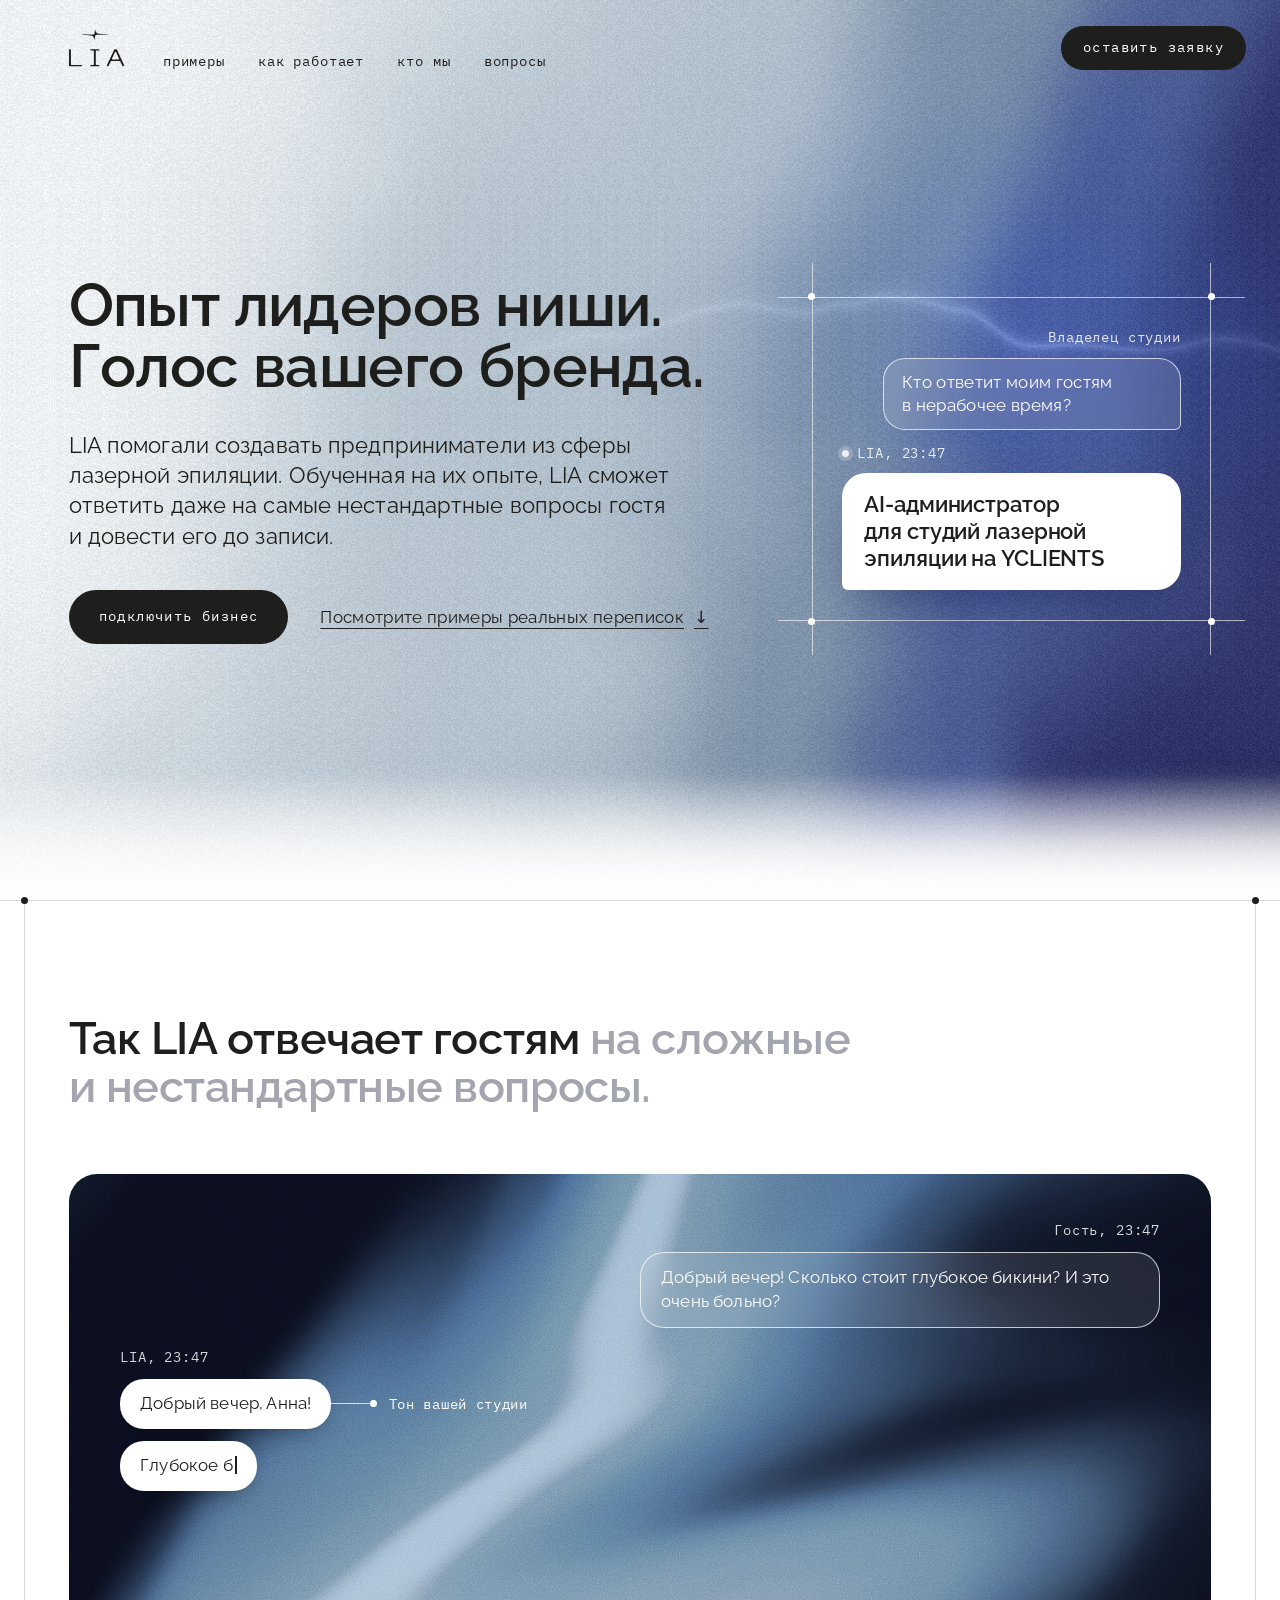
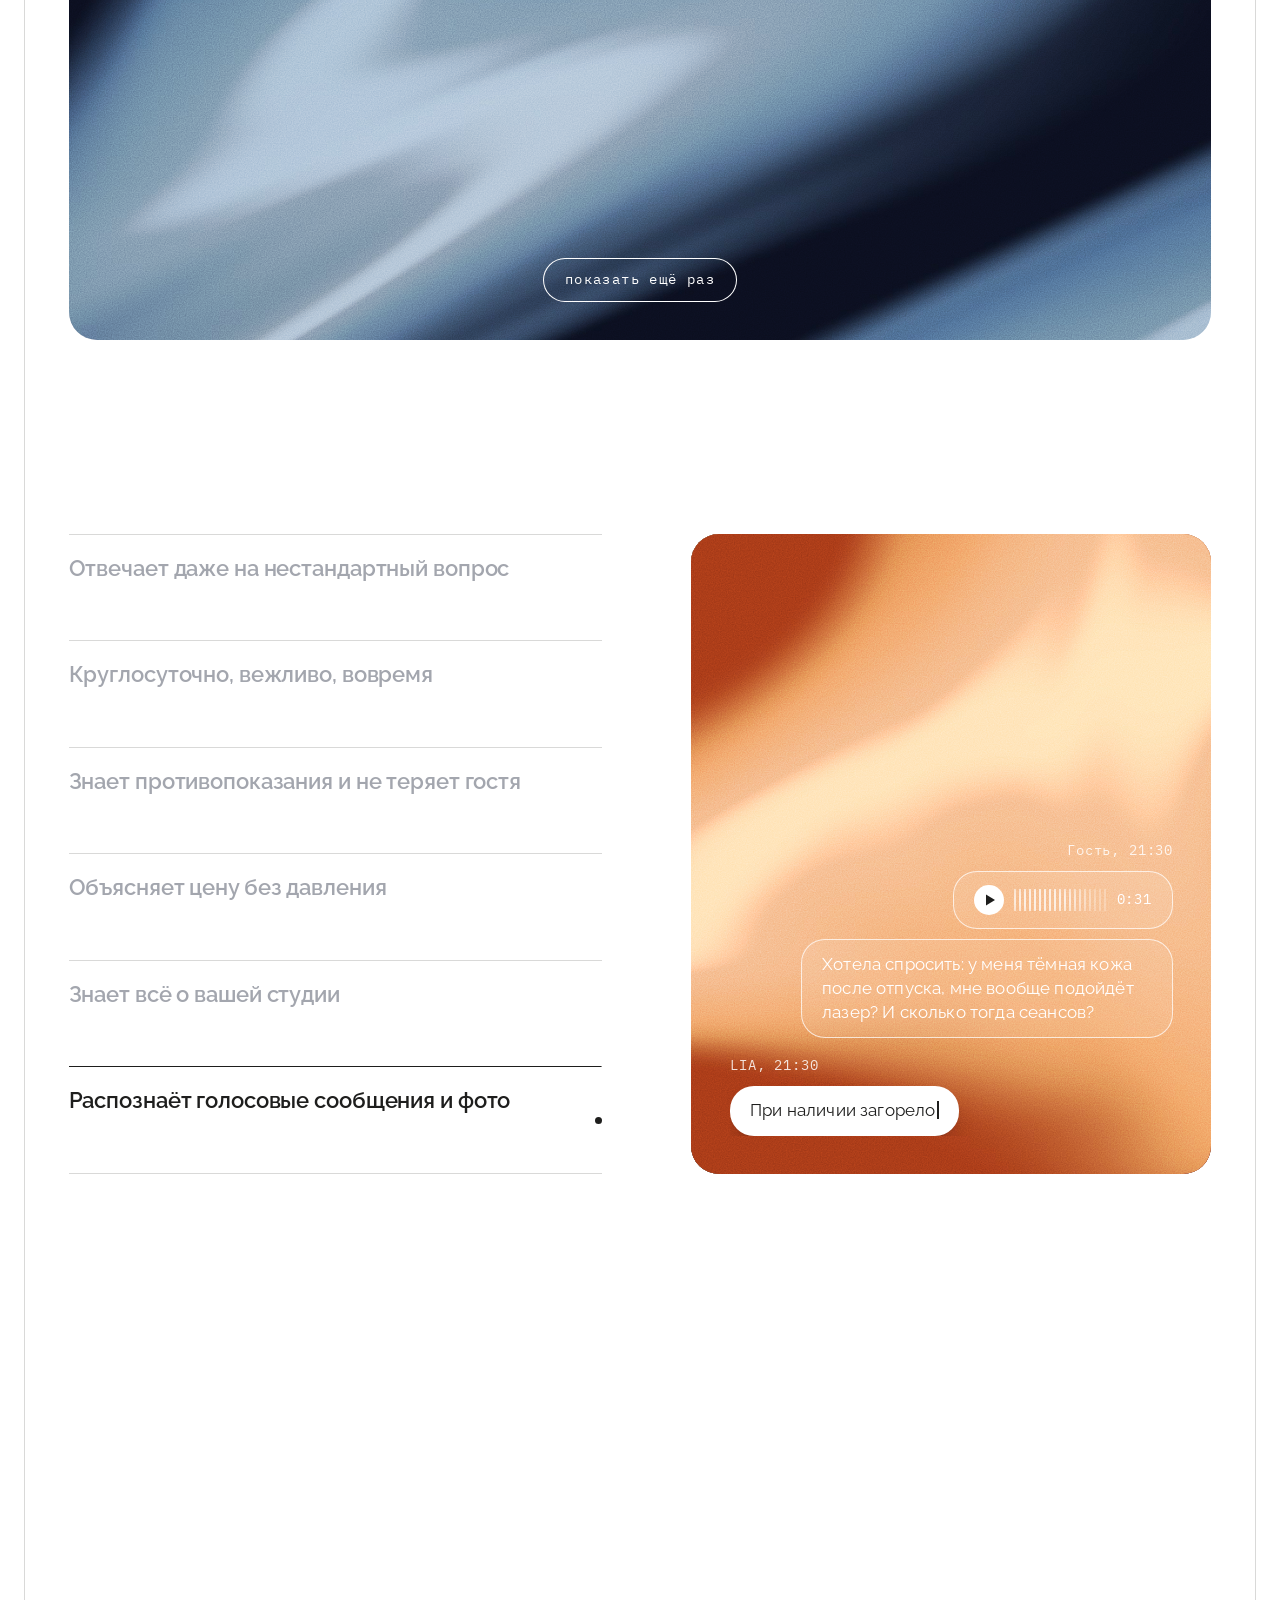
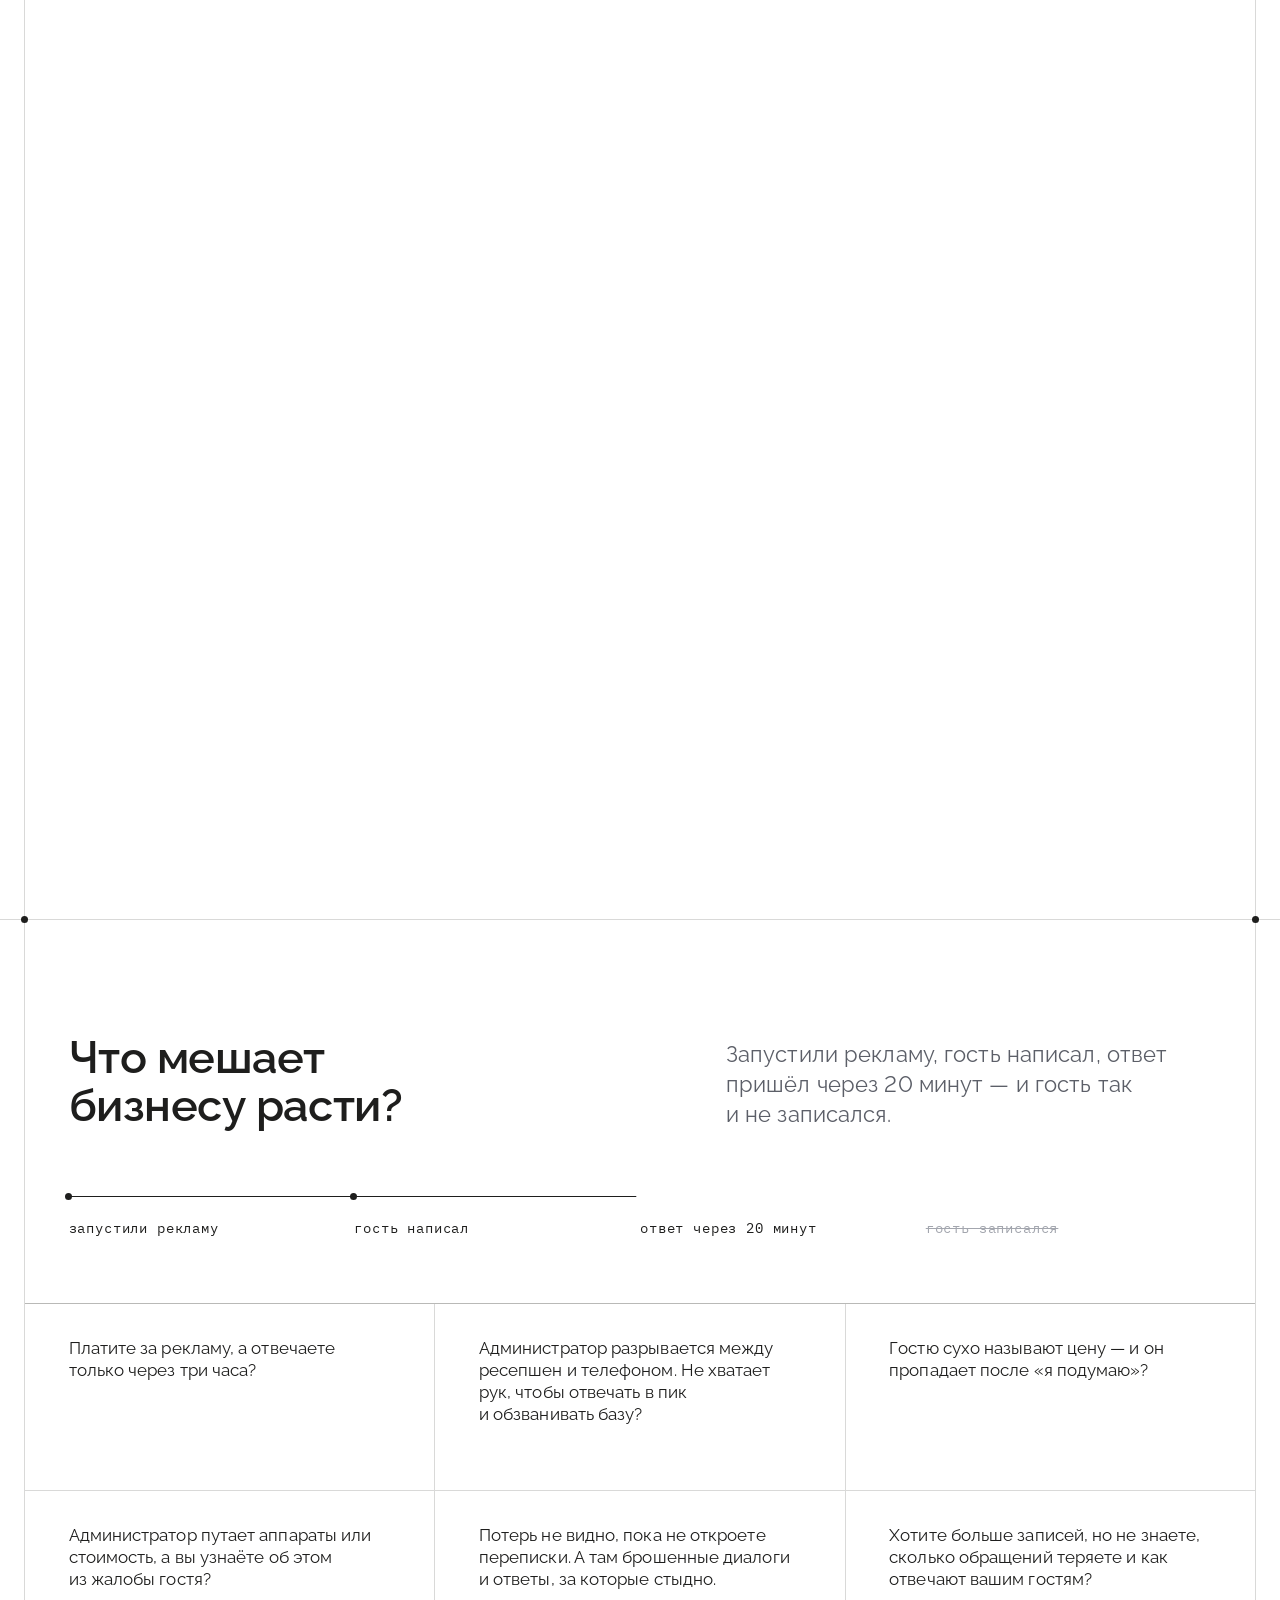
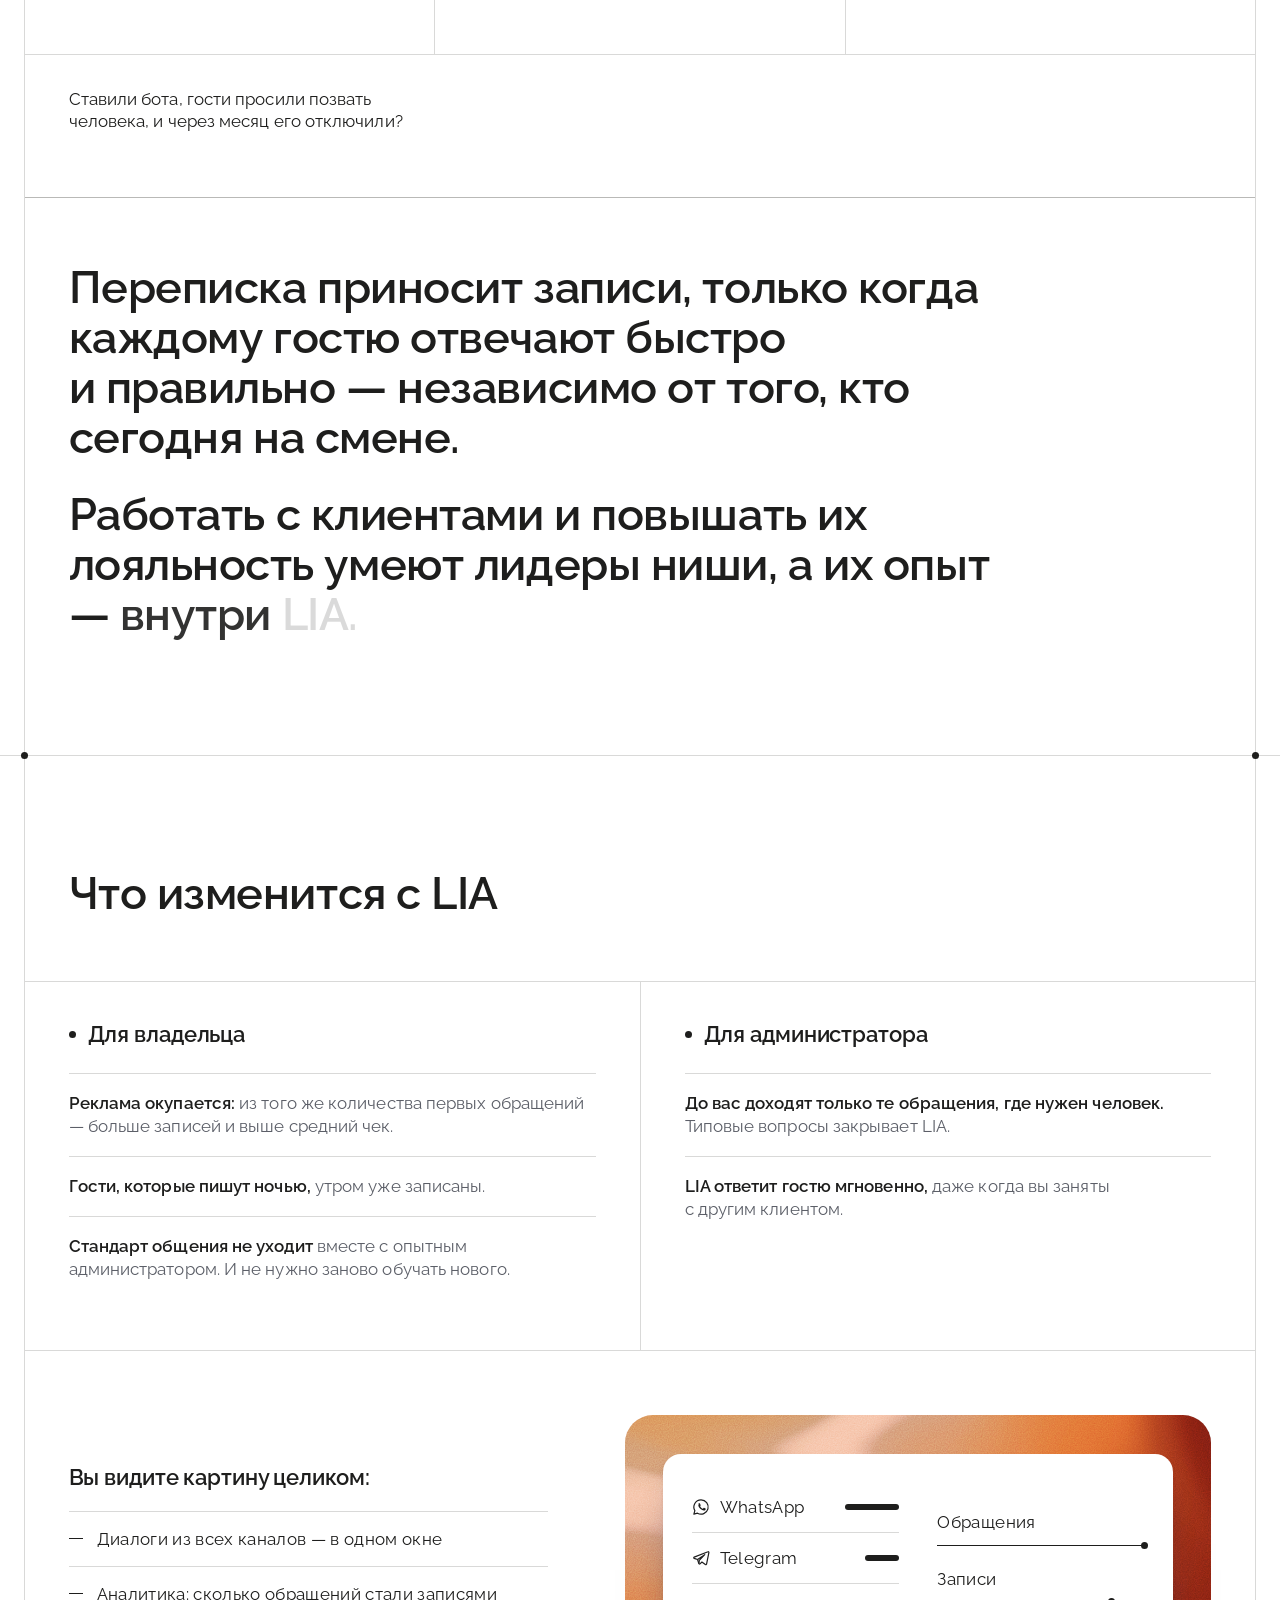
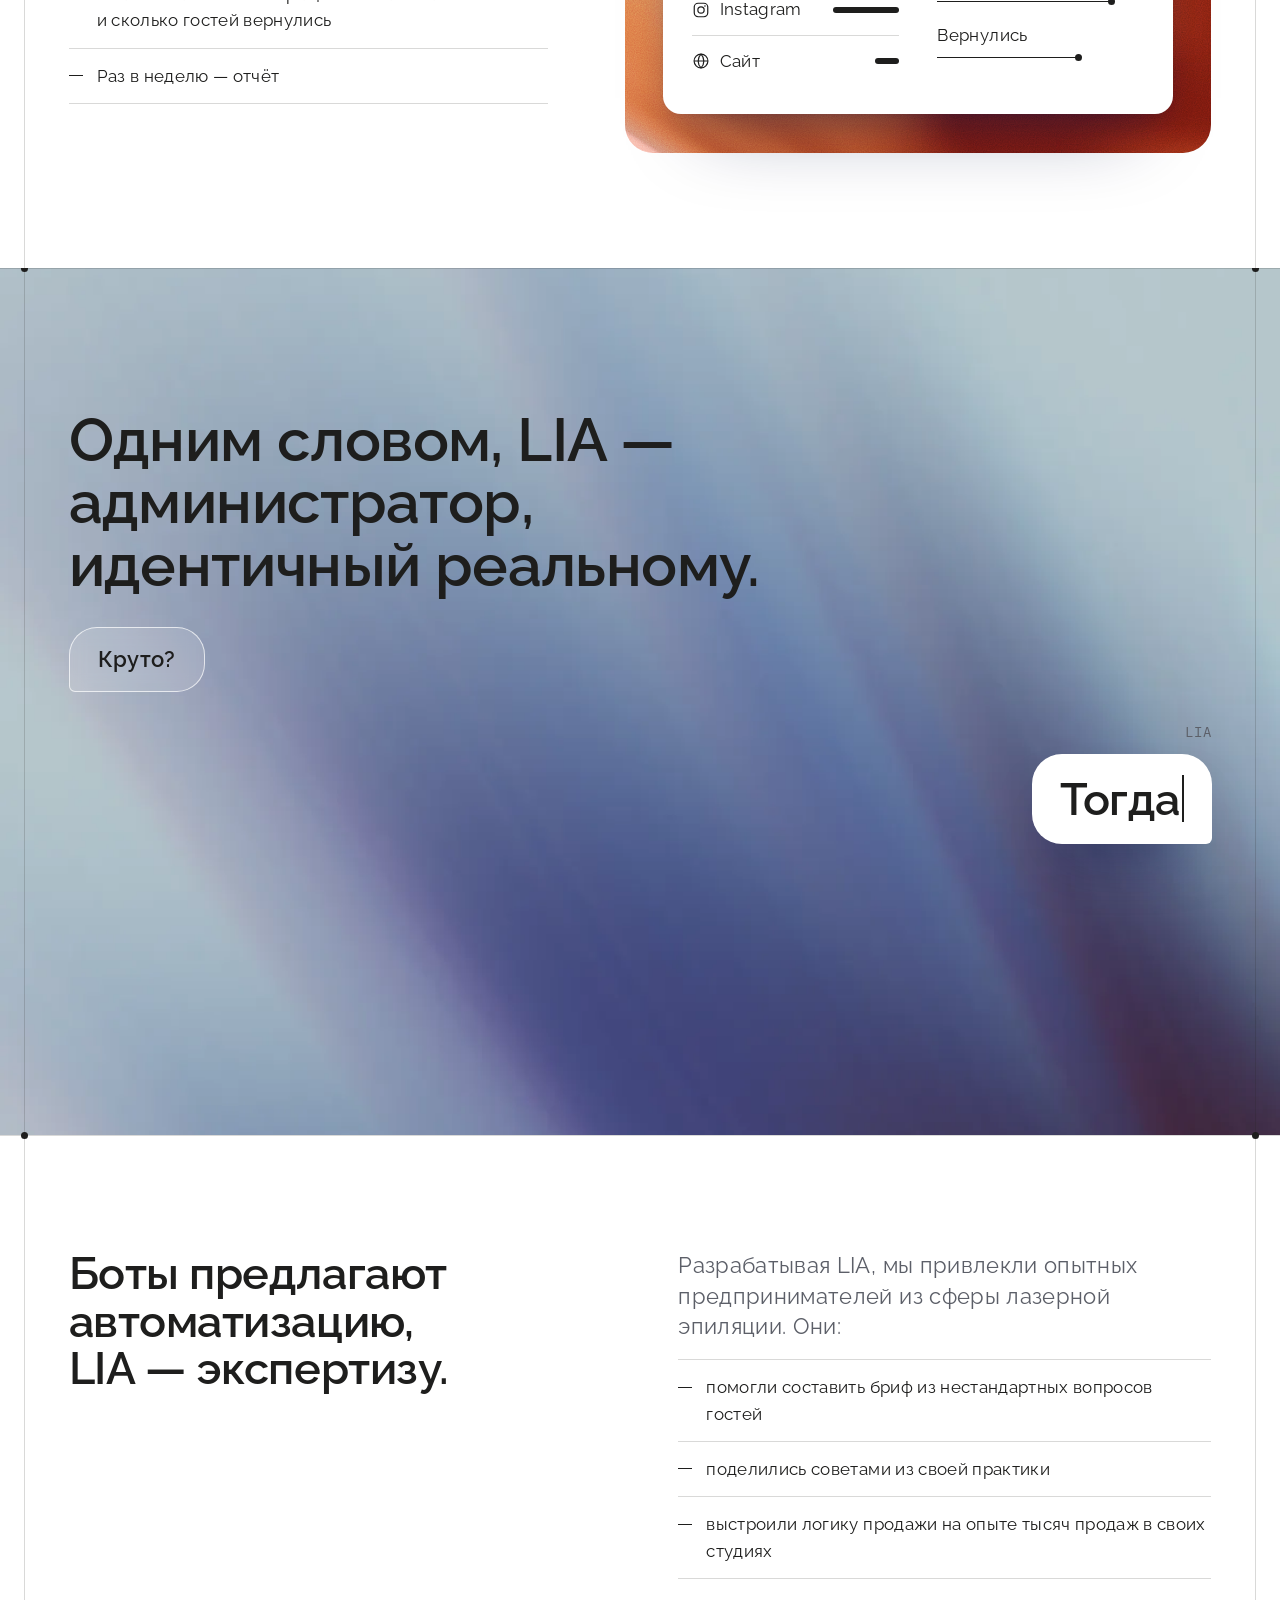
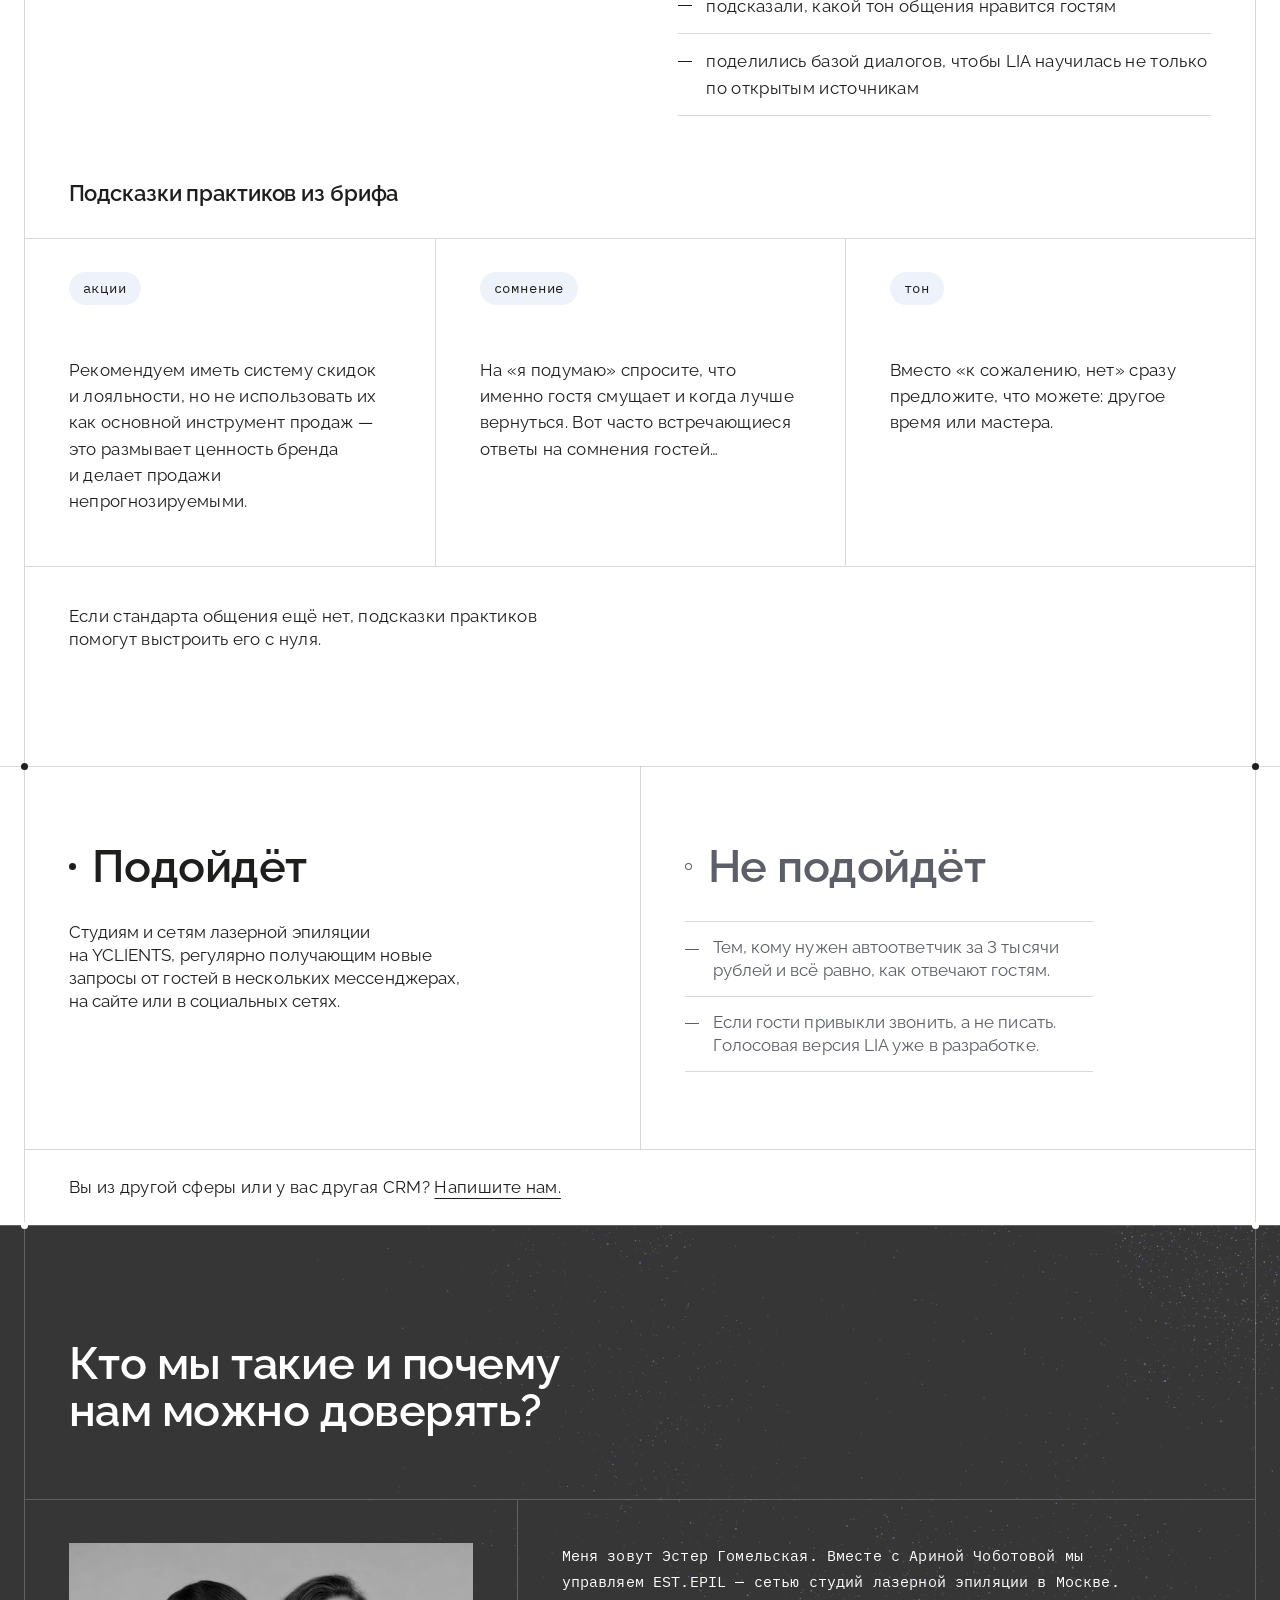
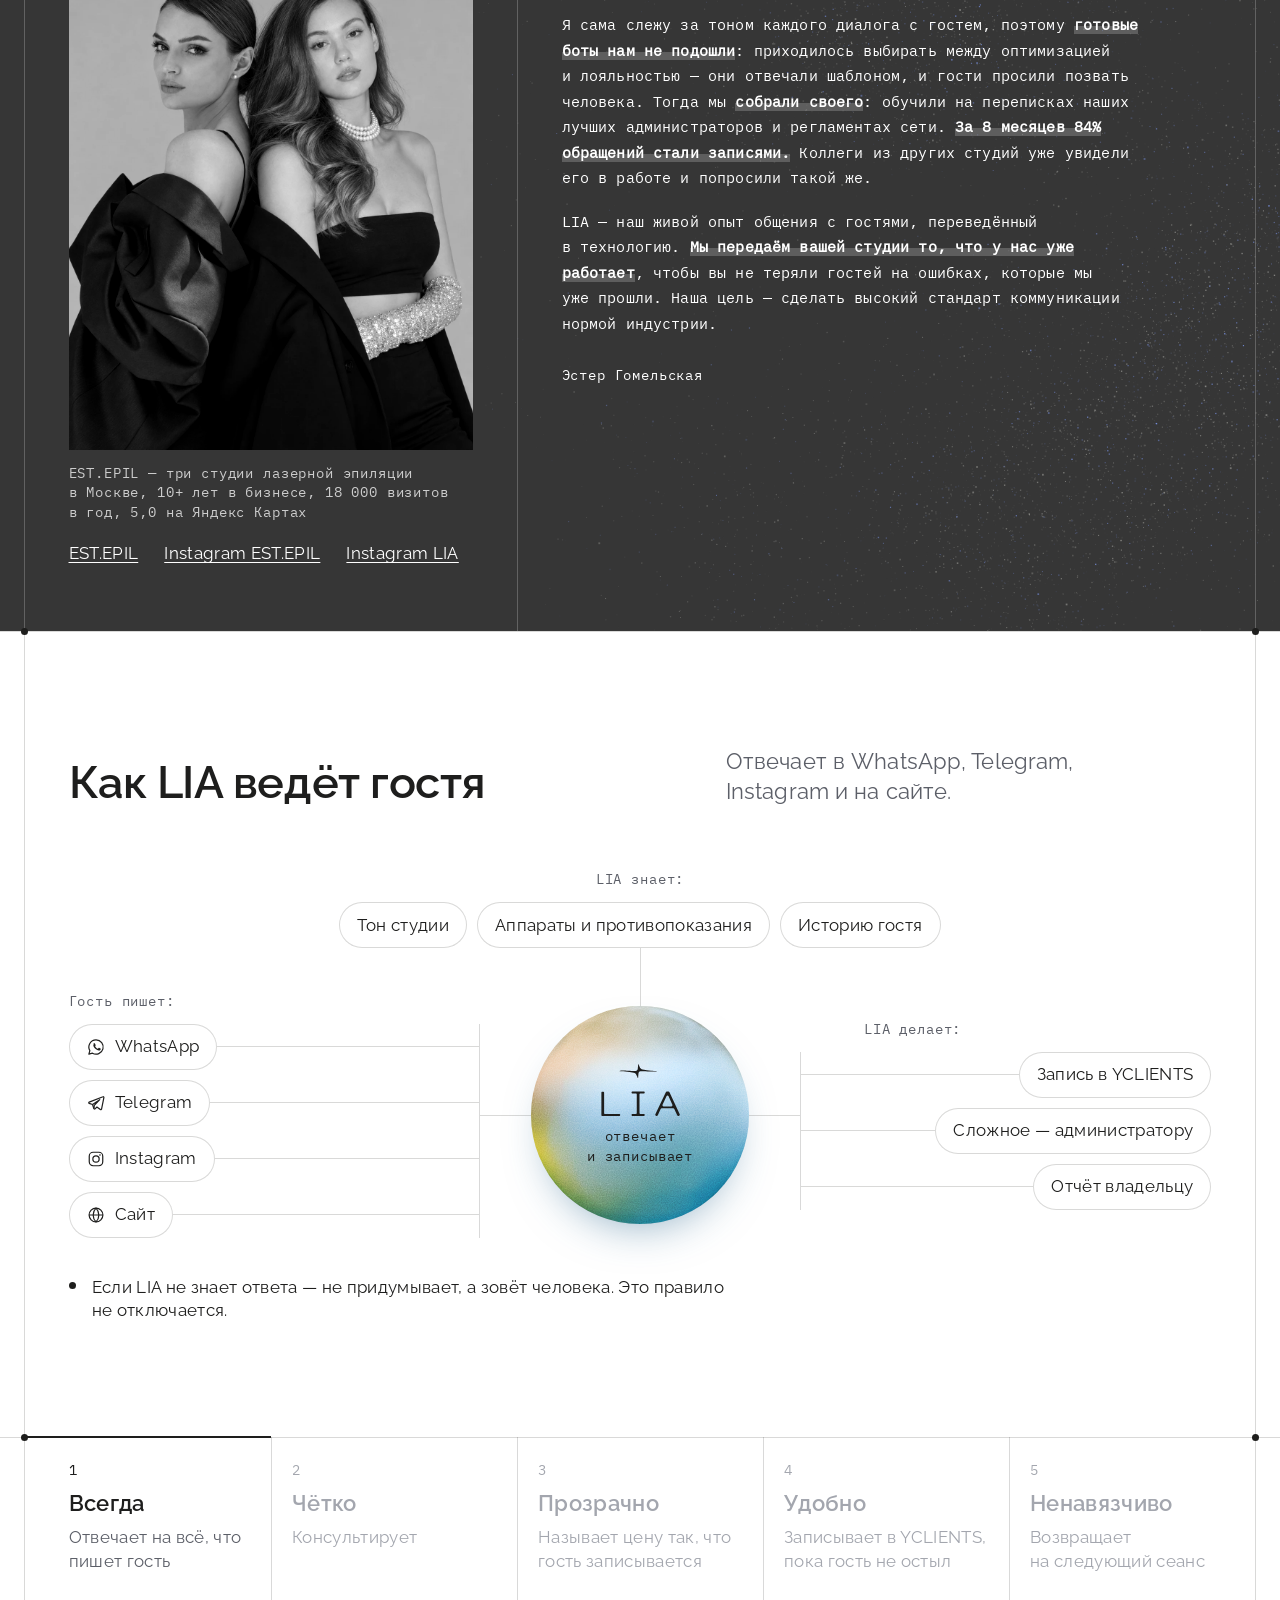
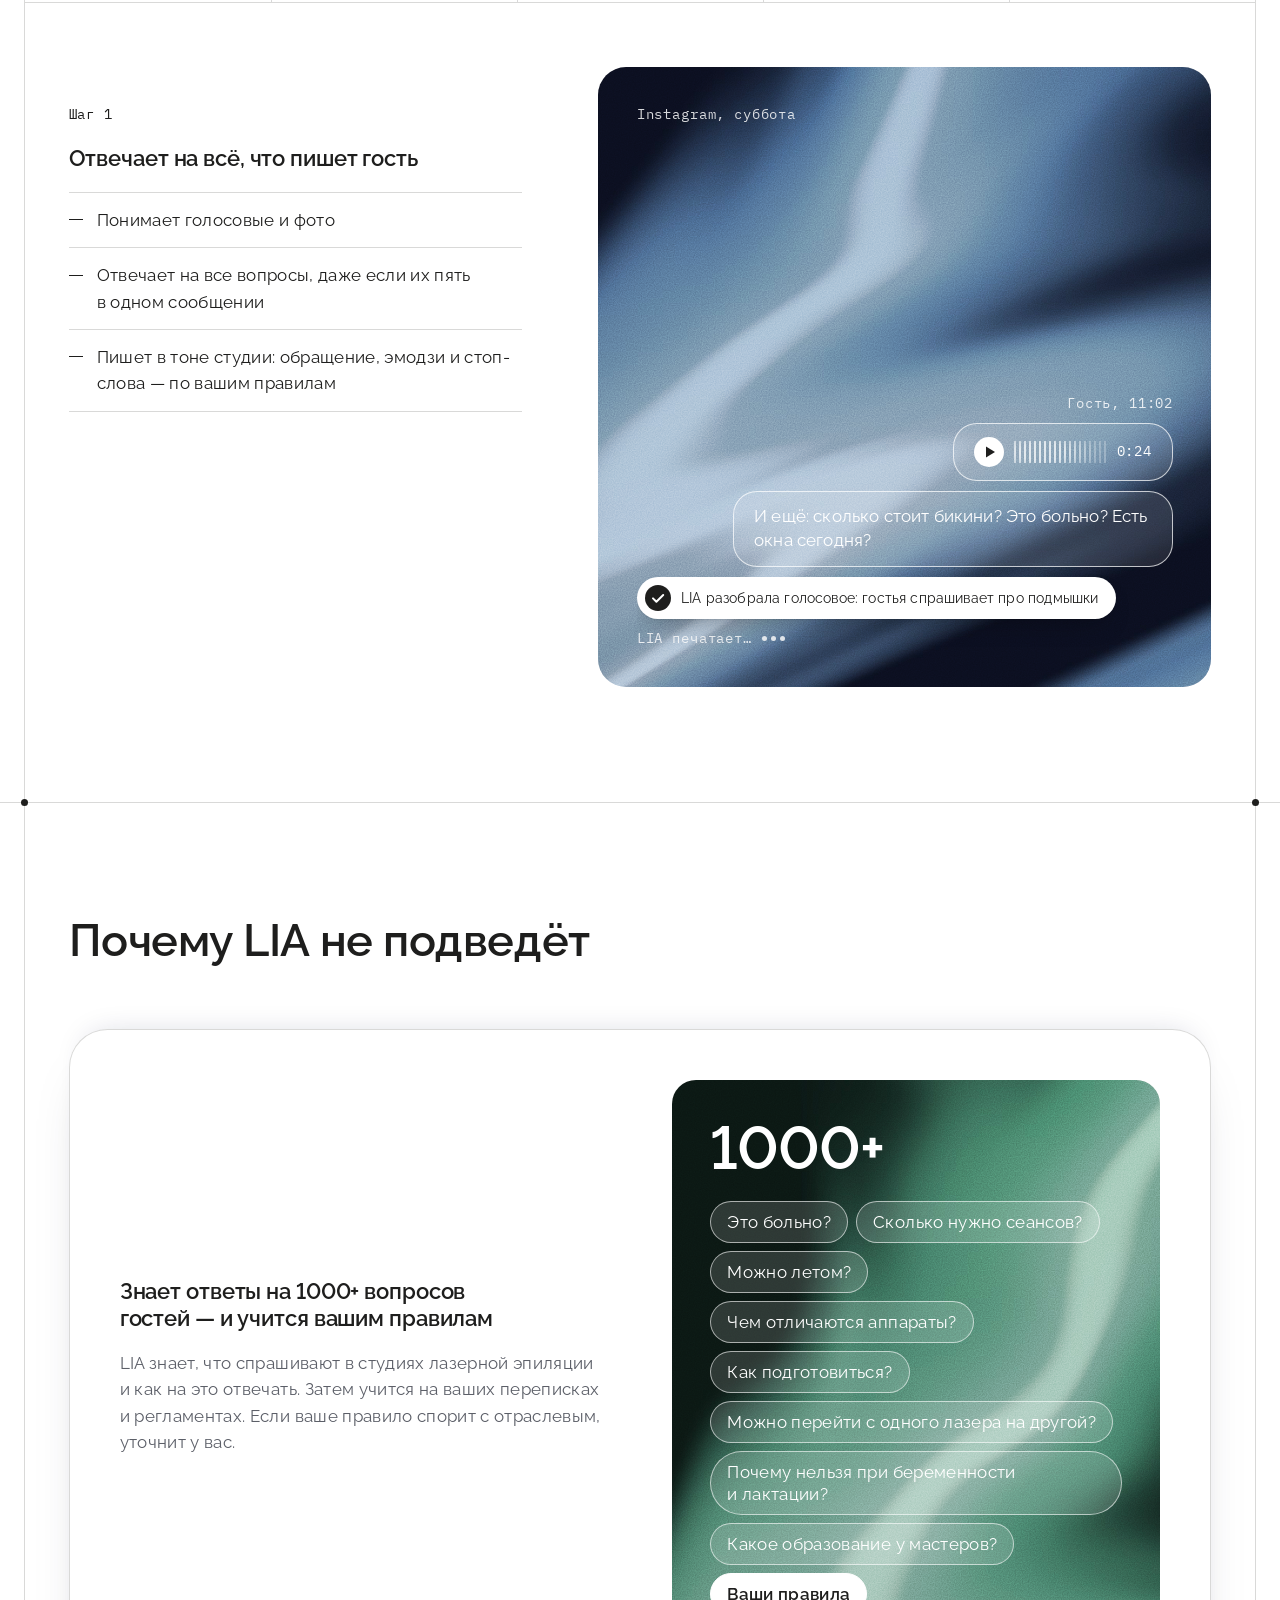
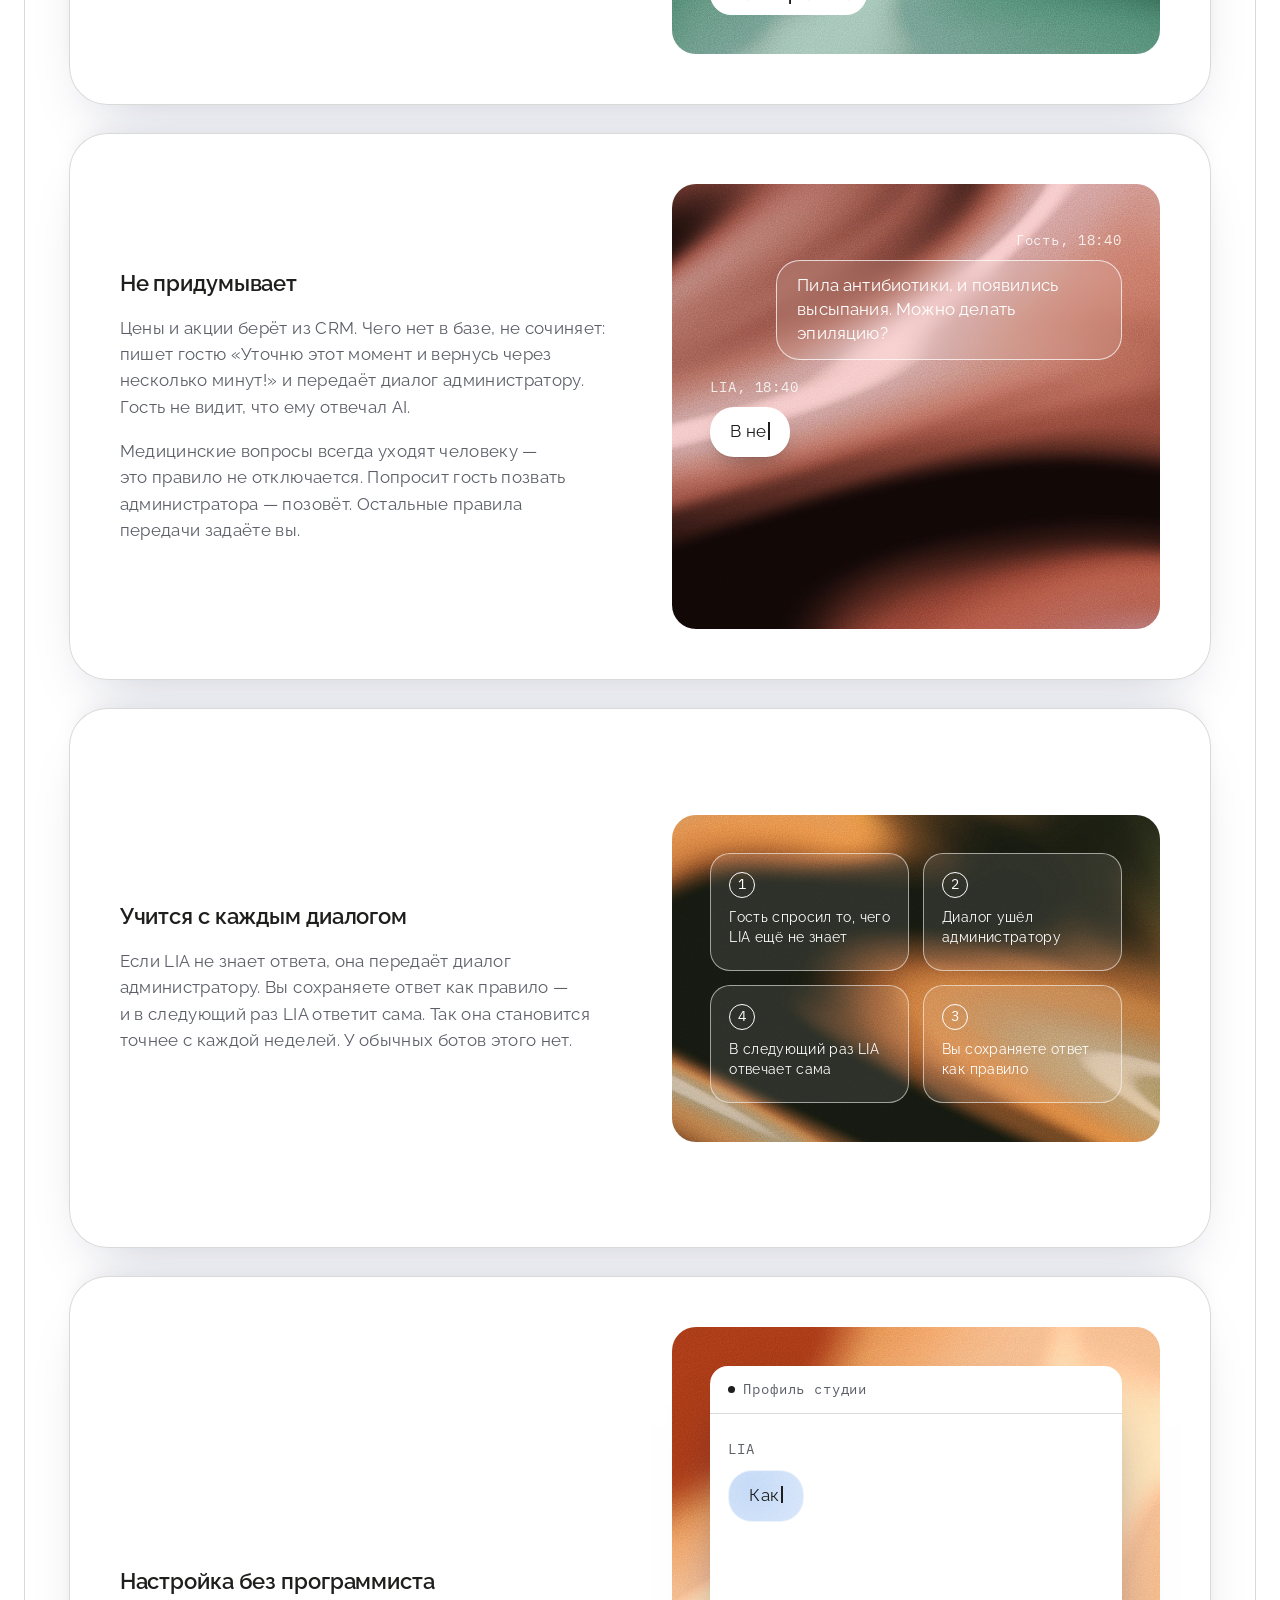
==== arina/index.html @ 0f139330 "arina/: copy of the next/ landing (with privacy and terms pages) to collect Arina's edits separately" ====
<!doctype html>
<!-- ЦВЕТ НИШИ: data-tone="laser" (кобальт). Другие варианты: malina, yantar, biryuza. Меняется всё сразу: облако, кнопки, акценты. -->
<html lang="ru" data-tone="laser">
<head>
<meta charset="utf-8">
<meta name="viewport" content="width=device-width, initial-scale=1">
<script>document.documentElement.classList.add('js')</script>
<title>LIA — AI-администратор для студий лазерной эпиляции на YCLIENTS</title>
<meta name="description" content="AI-администратор отвечает гостям студии за секунды, круглосуточно и в тоне вашего бренда: цены, сомнения, запись в YCLIENTS. Первым десяти студиям — специальные условия.">
<!-- ЧЕРНОВИК: пока страница лежит в папке next/, поисковикам её показывать не нужно. Когда она станет главной, удалите эту строку. -->
<meta name="robots" content="noindex">
<meta name="theme-color" content="#ECEEF2">
<link rel="icon" href="../favicon.svg" type="image/svg+xml">
<meta property="og:type" content="website">
<meta property="og:locale" content="ru_RU">
<meta property="og:site_name" content="LIA">
<meta property="og:title" content="LIA — AI-администратор для бьюти-студий">
<meta property="og:description" content="Отвечает гостям вовремя и правильно — голосом вашего бренда. Ведёт записи в YCLIENTS.">
<link rel="preload" href="../fonts/Raleway.ttf" as="font" type="font/ttf" crossorigin>
<link rel="preload" href="../fonts/IBMPlexMono-Regular.ttf" as="font" type="font/ttf" crossorigin>
<script>
/* Первый экран на телефоне по видимой высоте окна. В Chrome на iPhone 100svh захватывает и место
   под нижней панелью браузера, и ссылка «Примеры переписок» пряталась под ней. Меряем при загрузке
   и при повороте, но не при прокрутке, чтобы экран не прыгал, когда панели браузера прячутся. */
(function () {
  var d = document.documentElement, w = innerWidth;
  function set() { d.style.setProperty('--hero-h', innerHeight + 'px'); }
  set();
  addEventListener('resize', function () { if (innerWidth !== w) { w = innerWidth; set(); } });
})();
</script>
<link rel="stylesheet" href="style.css?v=1117n">
</head>
<body>

<!-- Логотип и значки каналов: рисуются один раз здесь, дальше вставляются ссылкой -->
<svg width="0" height="0" style="position:absolute" aria-hidden="true">
<symbol id="logo" overflow="visible">
<path d="M81.03,165.55v103.99c0,2.79,2.26,5.04,5.04,5.04h72.06c2.79,0,5.04,2.26,5.04,5.04l0,0c0,2.79-2.26,5.04-5.04,5.04H72.11c-2.79,0-5.04-2.26-5.04-5.04V165.55c0-2.79,2.26-5.04,5.04-5.04h3.88C78.77,160.51,81.03,162.76,81.03,165.55z"/>
<path d="M415.21,163.62l52.15,112.62c1.77,3.83-1.02,8.2-5.24,8.2h-2.27c-2.25,0-4.29-1.31-5.24-3.35l-14.77-31.91c-0.94-2.04-2.99-3.35-5.24-3.35h-59.35c-2.26,0-4.31,1.32-5.25,3.37l-14.58,31.86c-0.94,2.05-2.99,3.37-5.25,3.37h-1.95c-4.24,0-7.03-4.42-5.22-8.25l53.46-112.62c0.96-2.01,2.99-3.3,5.21-3.3h8.27C412.22,160.28,414.26,161.58,415.21,163.62zM429.96,227.63l-19.54-43.89c-2.02-4.53-8.44-4.58-10.52-0.07l-20.25,43.89c-1.76,3.83,1.03,8.19,5.24,8.19h39.8C428.87,235.75,431.66,231.45,429.96,227.63z"/>
<path d="M288.6,165.15L288.6,165.15c0-2.69-2.18-4.87-4.87-4.87h-21.85h-13.96h-21.85c-2.69,0-4.87,2.18-4.87,4.87v0c0,2.69,2.18,4.87,4.87,4.87h16.98c2.69,0,4.87,2.18,4.87,4.87v94.96c0,2.69-2.18,4.87-4.87,4.87h-16.98c-2.69,0-4.87,2.18-4.87,4.87l0,0c0,2.69,2.18,4.87,4.87,4.87h21.85h13.96h21.85c2.69,0,4.87-2.18,4.87-4.87l0,0c0-2.69-2.18-4.87-4.87-4.87h-16.98c-2.69,0-4.87-2.18-4.87-4.87v-94.96c0-2.69,2.18-4.87,4.87-4.87h16.98C286.42,170.01,288.6,167.83,288.6,165.15z"/>
<path d="M348.69,55.2c-0.43-0.04-0.86-0.07-1.28-0.11c-1.3-0.11-2.64-0.23-3.97-0.28c-2.79-0.1-5.58-0.18-8.38-0.26c-4.55-0.13-9.26-0.26-13.88-0.49c-14.47-0.72-29.04-2.94-43.32-6.58c-7.35-1.88-12.23-6.07-14.94-12.83c-1.38-3.44-2.9-6.88-4.38-10.21c-0.52-1.17-1.04-2.34-1.55-3.51c-0.09-0.2-0.18-0.39-0.29-0.58c-0.18-0.33-0.55-0.5-0.92-0.43c-0.37,0.07-0.65,0.36-0.7,0.73c-0.1,0.72-0.13,1.43-0.15,2.12c-0.02,0.48-0.04,0.95-0.08,1.43c-0.16,1.73-0.3,3.46-0.44,5.2c-0.41,4.99-0.84,10.16-1.56,15.19c-0.76,5.3-4.84,9.42-10.16,10.25c-3.74,0.58-7.36,0.79-10.77,0.62c-6.67-0.34-13.45-0.8-20.01-1.24c-5.04-0.34-10.25-0.7-15.38-0.99c-9.82-0.57-34.95-0.52-36.28,1.66c-0.11,0.19-0.12,0.39,0,0.59l0.05,0.09l0.09,0.04c0.58,0.23,1.17,0.35,1.81,0.38c2.96,0.12,5.93,0.23,8.89,0.33c5.82,0.21,11.84,0.43,17.75,0.73c14.6,0.74,29.16,2.97,43.3,6.62c7.13,1.84,11.9,5.91,14.59,12.43c1.13,2.75,2.3,5.43,3.19,7.45c0.17,0.39,0.34,0.77,0.52,1.16c0.29,0.66,0.59,1.31,0.87,1.97c0.58,1.37,1.2,2.74,1.84,4.08c0.05,0.1,0.09,0.19,0.14,0.26c0.15,0.24,0.37,0.35,0.67,0.35c0,0,0,0,0.01,0c0.3,0,0.55-0.14,0.7-0.38c0.18-0.3,0.17-0.65,0.16-0.95c0-0.09-0.01-0.18,0-0.27c0.03-0.69,0.07-1.37,0.12-2.06c0.07-0.92,0.15-1.83,0.23-2.75l0.23-2.74c0.21-2.48,0.42-5.05,0.67-7.57c0.33-3.43,0.66-6.27,1.04-8.94c0.74-5.21,4.21-8.56,9.79-9.42c3.86-0.6,7.76-0.8,11.58-0.61c4.63,0.23,9.34,0.59,13.89,0.93c6.95,0.52,14.14,1.06,21.22,1.19c8.25,0.15,16.65-0.16,24.77-0.47c3.37-0.13,6.86-0.26,10.29-0.36c0.47-0.01,0.84-0.39,0.84-0.86C349.49,55.61,349.15,55.24,348.69,55.2z"/>
</symbol>
<symbol id="i-wa" viewBox="0 0 24 24"><path d="M12 2.5a9.5 9.5 0 0 0-8.2 14.3L2.5 21.5l4.8-1.3A9.5 9.5 0 1 0 12 2.5z" fill="none" stroke="currentColor" stroke-width="1.6" stroke-linejoin="round"/><path d="M8.6 7.6c.3-.6.6-.6.9-.6h.6c.2 0 .4 0 .6.5l.8 1.9c.1.2.1.4 0 .6l-.5.7c-.1.2-.2.3 0 .6.4.7 1 1.4 1.6 1.9.6.5 1.2.8 1.6 1 .2.1.4.1.6-.1l.7-.9c.2-.2.4-.2.6-.1l1.8.9c.2.1.4.2.4.4 0 .5-.1 1.1-.5 1.5-.5.5-1.4.9-2.3.8-1.2-.2-2.6-.8-4-2-1.6-1.4-2.6-3-2.9-4.1-.3-1.1.1-2.1.4-2.4z" fill="currentColor"/></symbol>
<symbol id="i-tg" viewBox="0 0 24 24"><path d="M21.3 3.6 2.9 10.8c-.8.3-.8 1.4 0 1.7l4.5 1.5 1.7 5.4c.2.7 1.1.9 1.6.4l2.5-2.4 4.6 3.4c.6.4 1.4.1 1.6-.6l3.1-15.4c.2-.8-.6-1.5-1.2-1.2z" fill="none" stroke="currentColor" stroke-width="1.6" stroke-linejoin="round"/><path d="m7.4 14 9.6-6.4-7.3 7.6-.4 4.2" fill="none" stroke="currentColor" stroke-width="1.6" stroke-linejoin="round"/></symbol>
<symbol id="i-ig" viewBox="0 0 24 24"><rect x="3" y="3" width="18" height="18" rx="5.2" fill="none" stroke="currentColor" stroke-width="1.6"/><circle cx="12" cy="12" r="4.2" fill="none" stroke="currentColor" stroke-width="1.6"/><circle cx="17.3" cy="6.7" r="1.1" fill="currentColor"/></symbol>
<symbol id="i-web" viewBox="0 0 24 24"><circle cx="12" cy="12" r="9.2" fill="none" stroke="currentColor" stroke-width="1.6"/><path d="M2.8 12h18.4M12 2.8c2.6 2.6 3.8 5.6 3.8 9.2s-1.2 6.6-3.8 9.2c-2.6-2.6-3.8-5.6-3.8-9.2S9.4 5.4 12 2.8z" fill="none" stroke="currentColor" stroke-width="1.6"/></symbol>
</svg>

<div class="cur" aria-hidden="true"><span></span></div>

<!-- ===================== ШАПКА ===================== -->
<header class="hdr" id="hdr">
<div class="hdr-bar">
<a class="hdr-logo" href="#top" aria-label="LIA"><svg viewBox="60 14 414 276" fill="currentColor" aria-hidden="true"><use href="#logo"/></svg></a>
<nav class="hdr-nav mono lc" aria-label="Разделы">
<a href="#primery">Примеры</a>
<a href="#kak">Как работает</a>
<a href="#kto">Кто мы</a>
<a href="#voprosy">Вопросы</a>
</nav>
<a class="btn btn-sm hdr-cta" data-bot="header" target="_blank" rel="noopener" href="https://t.me/lia_ai_team_bot?start=site_header&amp;utm_source=lia_landing&amp;utm_medium=button&amp;utm_campaign=pilot&amp;utm_content=header">Оставить заявку</a>
<button class="burger" type="button" aria-label="Меню" aria-expanded="false" aria-controls="menu"><i></i><i></i></button>
</div>
<nav class="menu" id="menu" aria-label="Меню">
<a href="#primery">Примеры</a>
<a href="#kak">Как работает</a>
<a href="#kto">Кто мы</a>
<a href="#voprosy">Вопросы</a>
<a class="btn" data-bot="menu" target="_blank" rel="noopener" href="https://t.me/lia_ai_team_bot?start=site_menu&amp;utm_source=lia_landing&amp;utm_medium=button&amp;utm_campaign=pilot&amp;utm_content=menu">Оставить заявку</a>
</nav>
</header>

<main>

<!-- ===================== ПЕРВЫЙ ЭКРАН ===================== -->
<section class="sec hero" id="top">
<canvas class="gl" data-field="light" data-x="0.72" data-y="0.55" aria-hidden="true"></canvas>
<div class="wrap">
<div class="hero-copy">
<!-- только на телефоне: вместо диалога — одна строка над заголовком, шрифтом меню -->
<p class="hero-kicker mono lc">AI-администратор для&nbsp;студий<br> лазерной эпиляции на&nbsp;YCLIENTS</p>
<h1><span class="ln">Опыт лидеров ниши.</span> <span class="ln">Голос вашего бренда.</span></h1>
<p class="lead">LIA помогали создавать предприниматели из&nbsp;сферы лазерной эпиляции. Обученная на&nbsp;их&nbsp;опыте, LIA сможет ответить даже на&nbsp;самые нестандартные вопросы гостя и&nbsp;довести его до&nbsp;записи.</p>
<div class="hero-act">
<a class="btn" data-bot="hero" target="_blank" rel="noopener" href="https://t.me/lia_ai_team_bot?start=site_hero&amp;utm_source=lia_landing&amp;utm_medium=button&amp;utm_campaign=pilot&amp;utm_content=hero">Подключить бизнес</a>
<!-- на телефоне вместо длинной фразы показывается короткая -->
<a class="link hero-more" href="#primery"><span class="hm-full">Посмотрите примеры реальных переписок</span><span class="hm-short">Примеры переписок</span> <i aria-hidden="true">↓</i></a>
</div>
</div>
<div class="frame">
<i></i><i></i><i></i><i></i>
<div class="hero-chat" data-chat="hero">
<p class="who mono">Владелец студии</p>
<p class="q">Кто ответит моим гостям в&nbsp;нерабочее время?</p>
<p class="who l mono">LIA, 23:47</p>
<p class="a" data-typed>AI-администратор для&nbsp;студий лазерной эпиляции на&nbsp;YCLIENTS</p>
</div>
</div>
</div>
</section>

<!-- ===================== ПРИМЕРЫ ===================== -->
<section class="sec" id="primery">
<div class="wrap">
<div class="head">
<h2>Так LIA отвечает гостям <span class="dim">на&nbsp;сложные и&nbsp;нестандартные вопросы.</span></h2>
</div>

<!-- Переписка 1, главная: справа от каждой реплики — что именно LIA сделала -->
<div class="stage grain bg-steel" data-dark>
<div class="chat demo" data-chat id="demo">
<p class="who">Гость, 23:47</p>
<p class="msg g">Добрый вечер! Сколько стоит глубокое бикини? И&nbsp;это очень больно?</p>
<p class="who l">LIA, 23:47</p>
<div class="row"><p class="msg l">Добрый вечер, Анна!</p><p class="tag"><i></i>Тон вашей студии</p></div>
<div class="row"><p class="msg l">Глубокое бикини — 3&nbsp;200&nbsp;₽ за&nbsp;сеанс, курсом из&nbsp;шести процедур выйдет на&nbsp;10% выгоднее.</p><p class="tag"><i></i>Цена и&nbsp;курс из&nbsp;CRM</p></div>
<div class="row"><p class="msg l">Больно почти не&nbsp;бывает: в&nbsp;аппарате установлена система охлаждения, большинство гостей чувствуют только лёгкое тепло.</p><p class="tag"><i></i>Нешаблонный ответ на&nbsp;сомнение гостя</p></div>
<div class="row"><p class="msg l">Если захотите, добавим подмышки — вместе выходит быстрее и&nbsp;дешевле.</p><p class="tag"><i></i>Предложение дополнительной услуги, когда уместно</p></div>
<div class="row"><p class="msg l">В&nbsp;четверг есть свободные окошки у&nbsp;мастера Марины&nbsp;в:</p></div>
<div class="row"><div class="slots"><span>Чт, 19:30</span><span>Чт, 20:15</span><span>Другое время</span></div><p class="tag"><i></i>Окна из&nbsp;YCLIENTS</p></div>
</div>
<div class="demo-foot"><button type="button" class="btn btn-line btn-sm" data-replay="demo">Показать ещё раз</button></div>
</div>

<!-- Переписки 2–7: список слева, телефон справа; листаются вместе с прокруткой -->
<div class="exs" data-exs>
<div class="exs-sticky">

<article class="ex is-on">
<button type="button" class="ex-cap"><span class="h3">Отвечает даже на&nbsp;нестандартный вопрос</span></button>
<div class="ex-stage stage grain bg-green" data-dark><div class="chat" data-chat="manual">
<p class="who">Гость, 14:20</p>
<p class="msg g">Я&nbsp;сделала 4&nbsp;сеанса на&nbsp;диоде в&nbsp;другой студии. Можно продолжить у&nbsp;вас на&nbsp;александрите?</p>
<p class="who l">LIA, 14:20</p>
<p class="msg l">Да, конечно! Перед сеансом мастер посмотрит кожу, тип волос и&nbsp;подберёт параметры под александрит.</p>
<p class="msg l">Подскажите, когда был последний сеанс? Между процедурами рекомендована пауза в&nbsp;4–6&nbsp;недель.</p>
</div></div>
</article>

<article class="ex">
<button type="button" class="ex-cap"><span class="h3">Круглосуточно, вежливо, вовремя</span></button>
<div class="ex-stage stage grain bg-terra" data-dark><div class="chat" data-chat="manual">
<p class="who">Гость, 01:12</p>
<p class="msg g">Простите, что так поздно 🙈 Хочу сделать подмышки до&nbsp;отпуска, улетаю через три дня. Успею?</p>
<p class="who l">LIA, 01:12</p>
<p class="msg l">Пишите в&nbsp;любое время 🤍 Один сеанс точно успеем, волосы станут заметно тоньше.</p>
<p class="msg l">Так как планируется загар, рекомендуем сделать процедуру на&nbsp;аппарате DEKA MOVEO — после него можно загорать сразу без дополнительных ограничений!</p>
<p class="msg l">Есть окошки завтра в&nbsp;11:00 или в&nbsp;четверг в&nbsp;19:30. Когда вас записать?</p>
</div></div>
</article>

<article class="ex">
<button type="button" class="ex-cap"><span class="h3">Знает противопоказания и&nbsp;не&nbsp;теряет гостя</span></button>
<div class="ex-stage stage grain bg-edu" data-dark><div class="chat" data-chat="manual">
<p class="who">Гость, 18:05</p>
<p class="msg g">Я&nbsp;кормлю грудью, ребёнку 5&nbsp;месяцев. Мне можно эпиляцию?</p>
<p class="who l">LIA, 18:05</p>
<p class="msg l">Здравствуйте! Поздравляем вас с&nbsp;рождением малыша 🤍</p>
<p class="msg l">Период лактации и&nbsp;грудного вскармливания входит в&nbsp;список противопоказаний для проведения лазерной эпиляции, поэтому во&nbsp;время кормления процедуру делать не&nbsp;рекомендуется. Это связано с&nbsp;изменениями гормонального фона и&nbsp;повышенной чувствительностью кожи.</p>
<p class="msg l">Если у&nbsp;вас возникнут другие вопросы или вы захотите запланировать визит после завершения лактации, с&nbsp;радостью подскажу! 🤍</p>
</div></div>
</article>

<article class="ex">
<button type="button" class="ex-cap"><span class="h3">Объясняет цену<br class="m-br"> без давления</span></button>
<div class="ex-stage stage grain bg-ember" data-dark><div class="chat" data-chat="manual">
<p class="who">Гость, 12:41</p>
<p class="msg g">Почему у&nbsp;вас дороже, чем в&nbsp;студии рядом?</p>
<p class="who l">LIA, 12:41</p>
<p class="msg l">Наши цены сформированы исходя из&nbsp;стоимости аппаратов: у&nbsp;нас стоят только новые лицензированные модели, за&nbsp;безопасность и&nbsp;результативность которых мы в&nbsp;ответе.</p>
<p class="msg l">Рынок широкий: идя в&nbsp;место с&nbsp;подозрительно низким прайсом, запросите регистрационное удостоверение на&nbsp;лазер — это вопрос вашего здоровья.</p>
<p class="msg l">Кроме этого, эпиляцию вам будет делать опытный медик, вы сможете припарковать машину бесплатно, воспользоваться массажными очками или посмотреть фильм во&nbsp;время сеанса и&nbsp;не&nbsp;только.</p>
<p class="msg l">Посчитаю, сколько выйдет услуга с&nbsp;учётом 30% на&nbsp;первый визит?</p>
</div></div>
</article>

<article class="ex">
<button type="button" class="ex-cap"><span class="h3">Знает всё<br class="m-br"> о&nbsp;вашей студии</span></button>
<div class="ex-stage stage grain bg-steel" data-dark><div class="chat" data-chat="manual">
<p class="who">Гость, 10:17</p>
<p class="msg g">А&nbsp;какое образование у&nbsp;ваших мастеров?</p>
<p class="who l">LIA, 10:17</p>
<p class="msg l">Все наши мастера имеют медицинское образование и&nbsp;необходимую квалификацию, а&nbsp;также прошли специальное обучение и&nbsp;интенсив-тренинги по&nbsp;работе с&nbsp;лазерным оборудованием 🤍</p>
<p class="msg l">Какая зона вас интересует и&nbsp;подсказать&nbsp;ли вам варианты для визита?</p>
</div></div>
</article>

<article class="ex">
<button type="button" class="ex-cap"><span class="h3">Распознаёт голосовые сообщения и&nbsp;фото</span></button>
<div class="ex-stage stage grain bg-peach" data-dark><div class="chat" data-chat="manual">
<p class="who">Гость, 21:30</p>
<p class="msg g voice"><span class="wave"></span><span class="mono">0:31</span></p>
<p class="msg g">Хотела спросить: у&nbsp;меня тёмная кожа после отпуска, мне вообще подойдёт лазер? И&nbsp;сколько тогда сеансов?</p>
<p class="who l">LIA, 21:30</p>
<p class="msg l">При наличии загорелой или тёмной кожи процедура лазерной эпиляции возможна, однако допуск к&nbsp;ней и&nbsp;выбор подходящего аппарата зависят от&nbsp;состояния кожи и&nbsp;соблюдения временного перерыва после загара.</p>
<p class="msg l">Перед процедурой мастер обязательно оценит состояние кожи и&nbsp;подберёт безопасный режим. Количество сеансов зависит от&nbsp;аппарата и&nbsp;индивидуальных особенностей.</p>
<p class="msg l">Пришлите, пожалуйста, фото участка кожи с&nbsp;волосами, чтобы мастер смог дать предварительные рекомендации.</p>
</div></div>
</article>
</div>
</div>
</div>
</section>

<!-- ===================== ЧТО МЕШАЕТ РАСТИ ===================== -->
<section class="sec" id="boli">
<div class="wrap">
<div class="head">
<h2>Что мешает бизнесу расти?</h2>
<p class="lead">Запустили рекламу, гость написал, ответ пришёл через 20&nbsp;минут — и&nbsp;гость так и&nbsp;не&nbsp;записался.</p>
</div>

<ol class="chain mono" data-chain>
<li><span>запустили рекламу</span></li>
<li><span>гость написал</span></li>
<li><span>ответ через 20&nbsp;минут</span></li>
<li><span>гость записался</span></li>
</ol>

<ul class="pains" data-pains>
<li class="pain"><p>Платите за&nbsp;рекламу, а&nbsp;отвечаете только через три часа?</p></li>
<li class="pain"><p>Администратор разрывается между ресепшен и&nbsp;телефоном. Не&nbsp;хватает рук, чтобы отвечать в&nbsp;пик и&nbsp;обзванивать базу?</p></li>
<li class="pain"><p>Гостю сухо называют цену — и&nbsp;он пропадает после «я&nbsp;подумаю»?</p></li>
<li class="pain"><p>Администратор путает аппараты или стоимость, а&nbsp;вы узнаёте об&nbsp;этом из&nbsp;жалобы гостя?</p></li>
<li class="pain"><p>Потерь не&nbsp;видно, пока не&nbsp;откроете переписки. А&nbsp;там брошенные диалоги и&nbsp;ответы, за&nbsp;которые стыдно.</p></li>
<li class="pain"><p>Хотите больше записей, но&nbsp;не&nbsp;знаете, сколько обращений теряете и&nbsp;как отвечают вашим гостям?</p></li>
<li class="pain"><p>Ставили бота, гости просили позвать человека, и&nbsp;через месяц его отключили?</p></li>
</ul>
<div class="pains-dots" aria-hidden="true"></div>

<p class="scrub" data-scrub>Переписка приносит записи, только когда каждому гостю отвечают быстро и&nbsp;правильно — независимо от&nbsp;того, кто сегодня на&nbsp;смене.</p>
<p class="scrub" data-scrub>Работать с&nbsp;клиентами и&nbsp;повышать их лояльность умеют лидеры ниши, а&nbsp;их опыт — внутри LIA.</p>
</div>
</section>

<!-- ===================== ЧТО ИЗМЕНИТСЯ ===================== -->
<section class="sec" id="chto">
<div class="wrap">
<div class="head">
<h2>Что изменится с&nbsp;LIA</h2>
</div>

<div class="ben-tabs" role="tablist" aria-label="Для кого">
<button type="button" class="ben-tab" role="tab" aria-selected="true" data-ben="0">Для владельца</button>
<button type="button" class="ben-tab" role="tab" aria-selected="false" data-ben="1">Для администратора</button>
</div>
<div class="ben">
<div class="ben-col is-on">
<h3>Для владельца</h3>
<ul>
<li><b>Реклама окупается:</b> из&nbsp;того&nbsp;же количества первых обращений — больше записей и&nbsp;выше средний чек.</li>
<li><b>Гости, которые пишут ночью,</b> утром уже записаны.</li>
<li><b>Стандарт общения не&nbsp;уходит</b> вместе с&nbsp;опытным администратором. И&nbsp;не&nbsp;нужно заново обучать нового.</li>
</ul>
</div>
<div class="ben-col">
<h3>Для администратора</h3>
<ul>
<li><b>До&nbsp;вас доходят только те обращения, где нужен человек.</b> Типовые вопросы закрывает LIA.</li>
<li><b>LIA ответит гостю мгновенно,</b> даже когда вы заняты с&nbsp;другим клиентом.</li>
</ul>
</div>
</div>

<div class="see">
<div>
<h3>Вы видите картину целиком:</h3>
<ul class="dash">
<li>Диалоги из&nbsp;всех каналов — в&nbsp;одном окне</li>
<li>Аналитика: сколько обращений стали записями и&nbsp;сколько гостей вернулись</li>
<li>Раз в&nbsp;неделю — отчёт</li>
</ul>
</div>
<div class="board grain bg-ember" data-in aria-hidden="true">
<div class="board-in">
<ul class="board-ch">
<li><svg><use href="#i-wa"/></svg><span>WhatsApp</span><i style="--v:54px"></i></li>
<li><svg><use href="#i-tg"/></svg><span>Telegram</span><i style="--v:34px"></i></li>
<li><svg><use href="#i-ig"/></svg><span>Instagram</span><i style="--v:66px"></i></li>
<li><svg><use href="#i-web"/></svg><span>Сайт</span><i style="--v:24px"></i></li>
</ul>
<div class="board-m">
<div><span>Обращения</span><i style="--v:100%"></i></div>
<div><span>Записи</span><i style="--v:84%"></i></div>
<div><span>Вернулись</span><i style="--v:68%"></i></div>
</div>
</div>
</div>
</div>
</div>
</section>

<!-- Кульминация: «Круто?» -->
<section class="sec peak">
<div class="wrap">
<p class="scrub" data-scrub>Одним словом, LIA — администратор, идентичный реальному.</p>
<p class="kruto" id="kruto">Круто?</p>
<div class="peak-reply" data-chat="manual" id="reply">
<p class="who">LIA</p>
<p class="msg l">Тогда знакомьтесь: LIA — опыт лидеров ниши, настроенный под ваш бренд!</p>
</div>
</div>
</section>

<!-- ===================== ЭКСПЕРТИЗА ===================== -->
<section class="sec" id="ekspertiza">
<div class="wrap">
<div class="xp">
<h2>Боты предлагают автоматизацию, LIA — экспертизу.</h2>
<div class="xp-list">
<p>Разрабатывая LIA, мы привлекли опытных предпринимателей из&nbsp;сферы лазерной эпиляции. Они:</p>
<ul class="dash">
<li>помогли составить бриф из&nbsp;нестандартных вопросов гостей</li>
<li>поделились советами из&nbsp;своей практики</li>
<li>выстроили логику продажи на&nbsp;опыте тысяч продаж в&nbsp;своих студиях</li>
<li>подсказали, какой тон общения нравится гостям</li>
<li>поделились базой диалогов, чтобы LIA научилась не&nbsp;только по&nbsp;открытым источникам</li>
</ul>
</div>
</div>

<div class="tips">
<h3 class="tips-h">Подсказки практиков из&nbsp;брифа</h3>
<div class="tips-grid">
<div class="tip"><p class="mono lc">Акции</p><p>Рекомендуем иметь систему скидок и&nbsp;лояльности, но&nbsp;не&nbsp;использовать их как основной инструмент продаж — это размывает ценность бренда и&nbsp;делает продажи непрогнозируемыми.</p></div>
<div class="tip"><p class="mono lc">Сомнение</p><p>На&nbsp;«я&nbsp;подумаю» спросите, что именно гостя смущает и&nbsp;когда лучше вернуться. Вот часто встречающиеся ответы на&nbsp;сомнения гостей…</p></div>
<div class="tip"><p class="mono lc">Тон</p><p>Вместо «к&nbsp;сожалению, нет» сразу предложите, что можете: другое время или мастера.</p></div>
</div>
</div>
<p class="after">Если стандарта общения ещё нет, подсказки практиков помогут выстроить его с&nbsp;нуля.</p>
</div>
</section>

<!-- ===================== ПОДОЙДЁТ / НЕ ПОДОЙДЁТ ===================== -->
<section class="sec fit" id="komu">
<div class="wrap">
<div class="fit-grid">
<div class="fit-col">
<h2>Подойдёт</h2>
<p>Студиям и&nbsp;сетям лазерной эпиляции на&nbsp;YCLIENTS, регулярно получающим новые запросы от&nbsp;гостей в&nbsp;нескольких мессенджерах, на&nbsp;сайте или в&nbsp;социальных сетях.</p>
</div>
<div class="fit-col">
<h2>Не&nbsp;подойдёт</h2>
<ul class="dash">
<li>Тем, кому нужен автоответчик за&nbsp;3&nbsp;тысячи рублей и&nbsp;всё равно, как отвечают гостям.</li>
<li>Если гости привыкли звонить, а&nbsp;не&nbsp;писать. Голосовая версия LIA уже в&nbsp;разработке.</li>
</ul>
</div>
</div>
<p class="fit-foot">Вы из&nbsp;другой сферы или у&nbsp;вас другая CRM? <a class="link" data-bot="fit" target="_blank" rel="noopener" href="https://t.me/lia_ai_team_bot?start=site_fit&amp;utm_source=lia_landing&amp;utm_medium=button&amp;utm_campaign=pilot&amp;utm_content=fit">Напишите нам.</a></p>
</div>
</section>

<!-- ===================== КТО МЫ ===================== -->
<section class="sec who-sec" id="kto">
<canvas class="kto-dust" data-dust aria-hidden="true"></canvas>
<div class="wrap">
<div class="head">
<h2>Кто мы такие и&nbsp;почему нам можно доверять?</h2>
</div>
<div class="who-grid">
<div>
<!-- Ссылки на соцсети пока заглушки (#instagram-est-epil и т. п.), как на текущем сайте: подставьте настоящие адреса в href. -->
<!-- Над левой половиной фото курсор показывает «Арина Чоботова», над правой — «Эстер Гомельская» (data-cursor-left / data-cursor-right). -->
<a class="duo" href="#instagram-est-epil" data-cursor="" data-cursor-left="Арина Чоботова" data-cursor-right="Эстер Гомельская" aria-label="Эстер Гомельская и Арина Чоботова, Instagram EST.EPIL">
<img src="../founders-studio.webp" alt="Эстер Гомельская и Арина Чоботова, основательницы EST.EPIL" width="1122" height="1402" loading="lazy" decoding="async">
<span class="vh">Эстер&nbsp;Гомельская и&nbsp;Арина&nbsp;Чоботова</span>
</a>
<p class="duo-cap mono">EST.EPIL — три студии лазерной эпиляции в&nbsp;Москве, 10+ лет в&nbsp;бизнесе, 18&nbsp;000 визитов в&nbsp;год, 5,0 на&nbsp;Яндекс Картах</p>
<div class="who-links">
<a href="#est-epil">EST.EPIL</a>
<a href="#instagram-est-epil">Instagram EST.EPIL</a>
<a href="#instagram-lia">Instagram LIA</a>
</div>
</div>
<article class="letter">
<p class="m-quote" aria-hidden="true">За&nbsp;8&nbsp;месяцев <span data-count="84">84</span>% обращений стали записями.</p>
<div class="m-letter">
<p>Меня зовут Эстер&nbsp;Гомельская. Вместе с&nbsp;Ариной&nbsp;Чоботовой мы управляем EST.EPIL — сетью студий лазерной эпиляции в&nbsp;Москве.</p>
<p>Я&nbsp;сама слежу за&nbsp;тоном каждого диалога с&nbsp;гостем, поэтому <b>готовые боты нам не&nbsp;подошли</b>: приходилось выбирать между оптимизацией и&nbsp;лояльностью — они отвечали шаблоном, и&nbsp;гости просили позвать человека. Тогда мы <b>собрали своего</b>: обучили на&nbsp;переписках наших лучших администраторов и&nbsp;регламентах сети. <b>За&nbsp;8&nbsp;месяцев <span data-count="84">84</span>% обращений стали записями.</b> Коллеги из&nbsp;других студий уже увидели его в&nbsp;работе и&nbsp;попросили такой&nbsp;же.</p>
<p>LIA — наш живой опыт общения с&nbsp;гостями, переведённый в&nbsp;технологию. <b>Мы передаём вашей студии то, что у&nbsp;нас уже работает</b>, чтобы вы не&nbsp;теряли гостей на&nbsp;ошибках, которые мы уже прошли. Наша цель — сделать высокий стандарт коммуникации нормой индустрии.</p>
</div>
<button type="button" class="btn btn-line btn-sm m-more" aria-expanded="false">Читать письмо целиком</button>
<p class="sign">Эстер Гомельская</p>
</article>
</div>
</div>
</section>

<!-- ===================== КАК LIA ВЕДЁТ ГОСТЯ ===================== -->
<section class="sec" id="kak">
<div class="wrap">
<div class="head">
<h2>Как LIA ведёт гостя</h2>
<p class="lead">Отвечает в&nbsp;WhatsApp, Telegram, Instagram и&nbsp;на&nbsp;сайте.</p>
</div>

<div class="flow">
<div class="flow-know">
<p class="mono flow-t">LIA знает:</p>
<ul><li class="chip">Тон студии</li><li class="chip">Аппараты и&nbsp;противопоказания</li><li class="chip">Историю гостя</li></ul>
</div>
<div class="flow-in">
<p class="mono flow-t">Гость пишет:</p>
<ul>
<li><span class="chip"><svg><use href="#i-wa"/></svg>WhatsApp</span></li>
<li><span class="chip"><svg><use href="#i-tg"/></svg>Telegram</span></li>
<li><span class="chip"><svg><use href="#i-ig"/></svg>Instagram</span></li>
<li><span class="chip"><svg><use href="#i-web"/></svg>Сайт</span></li>
</ul>
</div>
<div class="flow-core">
<i class="run"></i>
<div class="core grain"><svg viewBox="60 14 414 276" fill="currentColor" role="img" aria-label="LIA"><use href="#logo"/></svg><span class="mono lc">отвечает и&nbsp;записывает</span></div>
<i class="run r2"></i>
</div>
<div class="flow-out">
<p class="mono flow-t">LIA делает:</p>
<ul>
<li><span class="chip">Запись в&nbsp;YCLIENTS</span></li>
<li><span class="chip">Сложное — администратору</span></li>
<li><span class="chip">Отчёт владельцу</span></li>
</ul>
</div>
</div>

<p class="rule">Если LIA не&nbsp;знает ответа — не&nbsp;придумывает, а&nbsp;зовёт человека. Это правило не&nbsp;отключается.</p>
</div>
</section>

<!-- Пять шагов: своя секция, чтобы схема не сливалась с вкладками -->
<section class="sec steps-sec" aria-label="Пять шагов">
<div class="wrap">
<nav class="steps-nav" aria-label="Шаги">
<a href="#shag-1"><span class="mono">1</span><b>Всегда</b><span>Отвечает на&nbsp;всё, что пишет гость</span></a>
<a href="#shag-2"><span class="mono">2</span><b>Чётко</b><span>Консультирует</span></a>
<a href="#shag-3"><span class="mono">3</span><b>Прозрачно</b><span>Называет цену так, что гость записывается</span></a>
<a href="#shag-4"><span class="mono">4</span><b>Удобно</b><span>Записывает в&nbsp;YCLIENTS, пока гость не&nbsp;остыл</span></a>
<a href="#shag-5"><span class="mono">5</span><b>Ненавязчиво</b><span>Возвращает на&nbsp;следующий сеанс</span></a>
</nav>

<article class="step" id="shag-1">
<div class="step-txt">
<p class="mono">Шаг&nbsp;1</p>
<h3>Отвечает на&nbsp;всё, что пишет гость</h3>
<ul class="dash">
<li>Понимает голосовые и&nbsp;фото</li>
<li>Отвечает на&nbsp;все вопросы, даже если их пять в&nbsp;одном сообщении</li>
<li>Пишет в&nbsp;тоне студии: обращение, эмодзи и&nbsp;стоп-слова — по&nbsp;вашим правилам</li>
</ul>
</div>
<div class="stage grain bg-steel" data-dark>
<p class="stage-top mono">Instagram, суббота</p>
<div class="chat" data-chat>
<p class="who">Гость, 11:02</p>
<p class="msg g voice"><span class="wave"></span><span class="mono">0:24</span></p>
<p class="msg g">И&nbsp;ещё: сколько стоит бикини? Это больно? Есть окна сегодня?</p>
<p class="note">LIA разобрала голосовое: гостья спрашивает про подмышки</p>
<p class="who l">LIA, 11:02</p>
<p class="msg l">Здравствуйте! Да, конечно, сейчас отвечу по&nbsp;порядку.</p>
<p class="msg l">Стоимость зоны подмышек — 1&nbsp;900&nbsp;₽, бикини — 3&nbsp;200&nbsp;₽ за&nbsp;один сеанс.</p>
<p class="msg l">Во&nbsp;время процедуры вы будете ощущать лёгкое тепло: в&nbsp;нашем аппарате установлена система охлаждения.</p>
<p class="msg l">Сегодня есть свободные окошки в&nbsp;14:00 и&nbsp;17:30 — когда вам было&nbsp;бы удобнее?</p>
</div>
</div>
</article>

<article class="step" id="shag-2">
<div class="step-txt">
<p class="mono">Шаг&nbsp;2</p>
<h3>Консультирует</h3>
<ul class="dash">
<li>Выясняет задачу: какие зоны, был&nbsp;ли опыт лазера, что важно гостю</li>
<li>Подбирает аппарат и&nbsp;число сеансов — в&nbsp;том числе по&nbsp;фото</li>
<li>Рассказывает о&nbsp;противопоказаниях и&nbsp;подготовке: гость приходит готовым, окно у&nbsp;мастера не&nbsp;пропадает</li>
</ul>
</div>
<div class="stage grain bg-green" data-dark>
<p class="stage-top mono">WhatsApp, четверг</p>
<div class="chat" data-chat>
<p class="who l">LIA, 15:20</p>
<p class="msg l">Подскажите, вы уже делали лазерную эпиляцию? И&nbsp;какие зоны хотите?</p>
<p class="who">Гость, 15:22</p>
<p class="msg g">Первый раз. Хочу ноги полностью, вот фото</p>
<p class="msg g photo" aria-label="Фото"></p>
<p class="who l">LIA</p>
<p class="msg l">Спасибо! Одну секунду, сейчас подскажу…</p>
<p class="msg l">По&nbsp;снимку видна зона голеней: для светлой кожи и&nbsp;тёмных жёстких волос отлично подойдёт александритовый лазер Deka Moveo — он будет максимально эффективен.</p>
<p class="msg l">Параметры процедуры и&nbsp;окончательный выбор аппарата подберёт мастер на&nbsp;месте. Пришлю памятку: как подготовиться и&nbsp;какие есть противопоказания.</p>
<p class="note">Гость придёт подготовленным</p>
</div>
</div>
</article>

<article class="step" id="shag-3">
<div class="step-txt">
<p class="mono">Шаг&nbsp;3</p>
<h3>Называет цену так, что гость записывается</h3>
<ul class="dash">
<li>Подскажет цену сеанса и&nbsp;курса по&nbsp;вашему прайсу и&nbsp;объяснит, из&nbsp;чего она складывается</li>
<li>Спрашивает, что смущает, и&nbsp;отвечает на&nbsp;сомнения — экспертно и&nbsp;без давления</li>
<li>Предлагает вторую зону или комплекс, когда это уместно, — растёт средний чек</li>
</ul>
</div>
<div class="stage grain bg-terra" data-dark>
<p class="stage-top mono">Telegram, понедельник</p>
<div class="chat" data-chat>
<p class="who">Гость, 21:05</p>
<p class="msg g">А&nbsp;сколько это будет стоить?</p>
<p class="who l">LIA, 21:05</p>
<p class="msg l">Ноги полностью — 6&nbsp;500&nbsp;₽ за&nbsp;сеанс. Для достижения максимального эффекта рекомендуем курс из&nbsp;8&nbsp;сеансов — курсом выйдет на&nbsp;10% выгоднее.</p>
<p class="who">Гость</p>
<p class="msg g">Дороговато, я&nbsp;подумаю</p>
<p class="who l">LIA</p>
<p class="msg l">Понимаю. Подскажите, что смущает — сумма сразу или количество сеансов?</p>
<p class="msg l">Курс можно оплачивать по&nbsp;одному сеансу. А&nbsp;если добавить подмышки, вместе выйдет быстрее и&nbsp;дешевле.</p>
</div>
</div>
</article>

<article class="step" id="shag-4">
<div class="step-txt">
<p class="mono">Шаг&nbsp;4</p>
<h3>Записывает в&nbsp;YCLIENTS, пока гость не&nbsp;остыл</h3>
<ul class="dash">
<li>Находит окно у&nbsp;нужного мастера в&nbsp;нужном филиале, а&nbsp;если его нет — предлагает другое</li>
<li>Записывает, переносит и&nbsp;отменяет визит, напоминает о&nbsp;нём так часто, как решит студия</li>
<li>Последнее слово за&nbsp;вами: запись подтверждает администратор — в&nbsp;кабинете LIA или в&nbsp;YCLIENTS</li>
</ul>
</div>
<div class="stage grain bg-edu" data-dark>
<p class="stage-top mono">Instagram, среда</p>
<div class="chat" data-chat>
<p class="who">Гость, 22:14</p>
<p class="msg g">Хорошо, давайте попробуем</p>
<p class="who l">LIA, 22:14</p>
<p class="msg l">В&nbsp;студии на&nbsp;Маяковской у&nbsp;Марины есть четверг, 19:30 и&nbsp;пятница, 11:00. Как вам удобнее?</p>
<p class="who">Гость</p>
<p class="msg g">Четверг</p>
<p class="who l">LIA</p>
<p class="msg l">Записала вас на&nbsp;четверг, 19:30. Накануне пришлю напоминание и&nbsp;памятку.</p>
<p class="note">Запись в&nbsp;YCLIENTS ждёт подтверждения администратора</p>
</div>
</div>
</article>

<article class="step" id="shag-5">
<div class="step-txt">
<p class="mono">Шаг&nbsp;5</p>
<h3>Возвращает на&nbsp;следующий сеанс</h3>
<ul class="dash">
<li>Пишет, когда подходит срок, и&nbsp;предлагает удобное окно. Гость проходит курс до&nbsp;конца, а&nbsp;не&nbsp;исчезает после двух сеансов</li>
<li>Узнаёт постоянного гостя и&nbsp;не&nbsp;переспрашивает то, что уже помнит</li>
</ul>
</div>
<div class="stage grain bg-ember" data-dark>
<p class="stage-top mono">WhatsApp, через несколько недель</p>
<div class="chat" data-chat>
<p class="note">Подошёл срок второго сеанса</p>
<p class="who l">LIA, 12:00</p>
<p class="msg l">Анна, добрый день! Подошёл срок второго сеанса. У&nbsp;Марины свободно во&nbsp;вторник в&nbsp;18:00 — записать вас, как в&nbsp;прошлый раз, на&nbsp;ноги и&nbsp;подмышки?</p>
<p class="who">Гость, 12:07</p>
<p class="msg g">Да, давайте!</p>
<p class="note">Запись в&nbsp;YCLIENTS ждёт подтверждения администратора</p>
</div>
</div>
</article>
</div>
</section>

<!-- ===================== ПОЧЕМУ НЕ ПОДВЕДЁТ ===================== -->
<section class="sec" id="pochemu">
<div class="wrap">
<div class="head">
<h2>Почему LIA не&nbsp;подведёт</h2>
</div>
<div class="why-stack">

<article class="why is-open" style="--i:0">
<div class="why-txt">
<h3><button type="button" class="why-h">Знает ответы на&nbsp;1000+ вопросов гостей<span class="why-tail"> — и&nbsp;учится вашим правилам</span></button></h3>
<p>LIA знает, что спрашивают в&nbsp;студиях лазерной эпиляции и&nbsp;как на&nbsp;это отвечать. Затем учится на&nbsp;ваших переписках и&nbsp;регламентах. Если ваше правило спорит с&nbsp;отраслевым, уточнит у&nbsp;вас.</p>
</div>
<div class="why-art grain bg-green" data-dark>
<p class="kplus"><span data-count="1000">1000</span>+</p>
<ul class="qs">
<li style="--n:0">Это больно?</li>
<li style="--n:1">Сколько нужно сеансов?</li>
<li style="--n:2">Можно летом?</li>
<li style="--n:3">Чем отличаются аппараты?</li>
<li style="--n:4">Как подготовиться?</li>
<li style="--n:5">Можно перейти с&nbsp;одного лазера на&nbsp;другой?</li>
<li style="--n:6">Почему нельзя при беременности и&nbsp;лактации?</li>
<li style="--n:7">Какое образование у&nbsp;мастеров?</li>
<li style="--n:9">Ваши правила</li>
</ul>
</div>
</article>

<article class="why" style="--i:1">
<div class="why-txt">
<h3><button type="button" class="why-h">Не&nbsp;придумывает</button></h3>
<p>Цены и&nbsp;акции берёт из&nbsp;CRM. Чего нет в&nbsp;базе, не&nbsp;сочиняет: пишет гостю «Уточню этот момент и&nbsp;вернусь через несколько минут!» и&nbsp;передаёт диалог администратору. Гость не&nbsp;видит, что ему отвечал AI.</p>
<p>Медицинские вопросы всегда уходят человеку — это правило не&nbsp;отключается. Попросит гость позвать администратора — позовёт. Остальные правила передачи задаёте&nbsp;вы.</p>
</div>
<div class="why-art grain bg-terra" data-dark>
<div class="chat" data-chat>
<p class="who">Гость, 18:40</p>
<p class="msg g">Пила антибиотики, и&nbsp;появились высыпания. Можно делать эпиляцию?</p>
<p class="who l">LIA, 18:40</p>
<p class="msg l">В&nbsp;некоторых случаях эпиляция разрешена. Минутку, я&nbsp;сейчас уточню этот момент у&nbsp;мастера и&nbsp;вернусь</p>
<p class="note">Медицинский вопрос — диалог передан администратору</p>
</div>
</div>
</article>

<article class="why" style="--i:2">
<div class="why-txt">
<h3><button type="button" class="why-h">Учится с&nbsp;каждым диалогом</button></h3>
<p>Если LIA не&nbsp;знает ответа, она передаёт диалог администратору. Вы сохраняете ответ как правило — и&nbsp;в&nbsp;следующий раз LIA ответит сама. Так она становится точнее с&nbsp;каждой неделей. У&nbsp;обычных ботов этого нет.</p>
</div>
<div class="why-art grain bg-edu" data-dark>
<ol class="cycle">
<li style="--n:0">Гость спросил то, чего LIA ещё не&nbsp;знает</li>
<li style="--n:1">Диалог ушёл администратору</li>
<li style="--n:2">Вы сохраняете ответ как правило</li>
<li style="--n:3">В&nbsp;следующий раз LIA отвечает сама</li>
</ol>
</div>
</article>

<article class="why" style="--i:3">
<div class="why-txt">
<h3><button type="button" class="why-h">Настройка без программиста</button></h3>
<p>Достаточно ответить на&nbsp;вопросы LIA при заполнении профиля, а&nbsp;к&nbsp;каждому вопросу есть подсказки практиков.</p>
</div>
<div class="why-art grain bg-peach" data-dark>
<div class="profile">
<p class="profile-top mono">Профиль студии</p>
<div class="chat" data-chat>
<p class="who l">LIA</p>
<p class="msg l">Как вы обращаетесь к&nbsp;гостям: на&nbsp;«вы» или на&nbsp;«ты»?</p>
<p class="who g">Вы</p>
<p class="msg g">На&nbsp;«вы» и&nbsp;по&nbsp;имени</p>
<p class="who l">LIA</p>
<p class="msg l">Принято. Какие слова в&nbsp;переписке под запретом?</p>
<p class="hint">Подсказка практиков: какие стоп-слова лучше добавить</p>
</div>
</div>
</div>
</article>

</div>
</div>
</section>

<!-- ===================== ПОДКЛЮЧИТЬ LIA ===================== -->
<section class="sec cta" id="zayavka">
<canvas class="gl" data-field="dark" data-x="0.3" data-y="0.62" aria-hidden="true"></canvas>
<div class="wrap">
<div class="cta-card">
<div class="cta-head">
<h2>Подключить LIA</h2>
<p class="lead">Первым десяти — специальные условия.</p>
</div>
<ol class="cta-steps">
<li><p class="mono">Шаг&nbsp;1</p><h3>Оставьте заявку</h3><p>Откроется Telegram-бот LIA. Ответьте на&nbsp;3&nbsp;вопроса о&nbsp;бизнесе.</p></li>
<li><p class="mono">Шаг&nbsp;2</p><h3>Звонок-знакомство</h3><p>За&nbsp;20&nbsp;минут разберём ваш кейс и&nbsp;поймём, закроет&nbsp;ли LIA вашу задачу. Если нет — скажем на&nbsp;встрече, а&nbsp;не&nbsp;после оплаты.</p></li>
<li><p class="mono">Шаг&nbsp;3</p><h3>Заполните бриф и&nbsp;подключите YCLIENTS</h3><p>Ответьте на&nbsp;вопросы о&nbsp;вашем бизнесе в&nbsp;диалоге с&nbsp;LIA — и&nbsp;через минуту AI уже отвечает вашим гостям.</p></li>
</ol>
<div class="cta-foot">
<a class="btn btn-white" data-bot="cta" target="_blank" rel="noopener" href="https://t.me/lia_ai_team_bot?start=site_cta&amp;utm_source=lia_landing&amp;utm_medium=button&amp;utm_campaign=pilot&amp;utm_content=cta">Оставить заявку и&nbsp;узнать стоимость</a>
<p>Цена зависит от&nbsp;числа диалогов и&nbsp;в&nbsp;несколько раз ниже ставки ещё одного администратора. Сначала убедимся, что LIA закроет именно вашу задачу.</p>
</div>
</div>
</div>
</section>

<!-- ===================== ВОПРОСЫ ===================== -->
<section class="sec" id="voprosy">
<div class="wrap">
<div class="faq-grid">
<h2>Частые вопросы</h2>
<div>
<div class="faq-list" data-faq>
<!-- молния под курсором: этот холст переезжает в строку вопроса, над которой мышь -->
<canvas class="faq-glow" data-field="glow" aria-hidden="true"></canvas>

<div class="faq"><h3><button type="button" class="faq-q" aria-expanded="false">Чем LIA отличается от&nbsp;других ботов?<i></i></button></h3><div class="faq-a"><div><ul>
<li>Обучена на&nbsp;опыте и&nbsp;кейсах реальных предпринимателей из&nbsp;ниши лазерной эпиляции.</li>
<li>Знает историю гостя и&nbsp;записывает прямо в&nbsp;диалоге.</li>
<li>Отвечает на&nbsp;нестандартные вопросы, администратора зовёт редко.</li>
<li>Непрерывно учится на&nbsp;работе с&nbsp;вашими гостями.</li>
<li>Понимает голосовые и&nbsp;фото.</li>
<li>Присылает отчёт владельцу.</li>
</ul></div></div></div>

<div class="faq"><h3><button type="button" class="faq-q" aria-expanded="false">В&nbsp;каких мессенджерах работает LIA?<i></i></button></h3><div class="faq-a"><div><p>WhatsApp, Telegram, Instagram и&nbsp;чат на&nbsp;сайте. Скоро — Max.</p></div></div></div>

<div class="faq"><h3><button type="button" class="faq-q" aria-expanded="false">Сколько занимает настройка?<i></i></button></h3><div class="faq-a"><div><p>Звонок-знакомство — 20&nbsp;минут, бриф — в&nbsp;диалоге с&nbsp;LIA. После брифа LIA сразу начинает отвечать гостям.</p></div></div></div>

<div class="faq"><h3><button type="button" class="faq-q" aria-expanded="false">Может&nbsp;ли LIA делать рассылки?<i></i></button></h3><div class="faq-a"><div><p>LIA напоминает о&nbsp;записи и&nbsp;сама пишет гостю, когда подходит срок следующего сеанса.</p></div></div></div>

<div class="faq"><h3><button type="button" class="faq-q" aria-expanded="false">Можно&nbsp;ли поговорить с&nbsp;LIA по&nbsp;телефону?<i></i></button></h3><div class="faq-a"><div><p>Пока LIA отвечает в&nbsp;переписке. Голосовая версия уже в&nbsp;разработке.</p></div></div></div>

<div class="faq"><h3><button type="button" class="faq-q" aria-expanded="false">Как отключить, если не&nbsp;понравится?<i></i></button></h3><div class="faq-a"><div><p>Напишите нам — отключим. Все записи останутся в&nbsp;YCLIENTS.</p></div></div></div>

<div class="faq"><h3><button type="button" class="faq-q" aria-expanded="false">Гости поймут, что это не&nbsp;человек?<i></i></button></h3><div class="faq-a"><div><p>LIA пишет как живой администратор вашей студии и&nbsp;не&nbsp;называет себя ботом. На&nbsp;прямой вопрос отвечает: «Я&nbsp;цифровой ассистент студии&nbsp;X».</p></div></div></div>

<div class="faq"><h3><button type="button" class="faq-q" aria-expanded="false">Как проверить, что LIA отвечает правильно?<i></i></button></h3><div class="faq-a"><div><p>Все диалоги — в&nbsp;кабинете, сложное уходит сотруднику, каждую запись подтверждает администратор. Раз в&nbsp;неделю присылаем отчёт.</p></div></div></div>

<div class="faq"><h3><button type="button" class="faq-q" aria-expanded="false">А&nbsp;если LIA не&nbsp;знает ответа?<i></i></button></h3><div class="faq-a"><div><p>Не&nbsp;придумывает. Пишет гостю: «Мне нужно уточнить этот момент, вернусь к&nbsp;вам» — и&nbsp;передаёт диалог сотруднику.</p></div></div></div>

<div class="faq"><h3><button type="button" class="faq-q" aria-expanded="false">Гость может прислать фото?<i></i></button></h3><div class="faq-a"><div><p>Да. LIA консультирует по&nbsp;фото, где может, остальное передаёт сотруднику.</p></div></div></div>

<div class="faq"><h3><button type="button" class="faq-q" aria-expanded="false">Кто подтверждает запись?<i></i></button></h3><div class="faq-a"><div><p>Администратор — в&nbsp;кабинете LIA или в&nbsp;YCLIENTS.</p></div></div></div>

<div class="faq"><h3><button type="button" class="faq-q" aria-expanded="false">LIA заменит администратора?<i></i></button></h3><div class="faq-a"><div><p>Нет. LIA снимает с&nbsp;команды вечерние, выходные и&nbsp;пиковые переписки. Спорное по-прежнему решает администратор.</p></div></div></div>

<div class="faq"><h3><button type="button" class="faq-q" aria-expanded="false">Нужен&nbsp;ли программист?<i></i></button></h3><div class="faq-a"><div><p>Нет. Достаточно брифа в&nbsp;диалоге с&nbsp;LIA и&nbsp;звонка-знакомства — на&nbsp;нём подскажем, как всё настроить.</p></div></div></div>

<div class="faq"><h3><button type="button" class="faq-q" aria-expanded="false">Сколько стоит LIA?<i></i></button></h3><div class="faq-a"><div><p>Цена зависит от&nbsp;числа диалогов и&nbsp;в&nbsp;несколько раз ниже ставки ещё одного администратора.</p></div></div></div>

<div class="faq"><h3><button type="button" class="faq-q" aria-expanded="false">У&nbsp;нас не&nbsp;YCLIENTS или не&nbsp;лазер<i></i></button></h3><div class="faq-a"><div><p><a class="link" data-bot="faq" target="_blank" rel="noopener" href="https://t.me/lia_ai_team_bot?start=site_faq&amp;utm_source=lia_landing&amp;utm_medium=button&amp;utm_campaign=pilot&amp;utm_content=faq">Напишите нам</a> — подключим вашу CRM или нишу.</p></div></div></div>

</div>
</div>
</div>
</div>
</section>

</main>

<!-- ===================== ПОДВАЛ ===================== -->
<!-- Футер «Сетка»: та же таблица из тонких линий, что у блоков страницы; точки на пересечениях -->
<footer class="sec ft">
<div class="wrap">
<div class="ft-row ft-main">
<div class="ft-cell ft-brand">
<svg viewBox="60 14 414 276" fill="currentColor" role="img" aria-label="LIA"><use href="#logo"/></svg>
<p>AI-администратор с&nbsp;опытом лучших сервисных студий</p>
<a class="btn" data-bot="footer" target="_blank" rel="noopener" href="https://t.me/lia_ai_team_bot?start=site_footer&amp;utm_source=lia_landing&amp;utm_medium=button&amp;utm_campaign=pilot&amp;utm_content=footer">Оставить заявку</a>
</div>
<!-- «Документы» видны только на телефоне, на их месте на десктопе — «Разделы» -->
<nav class="ft-cell ft-docs" aria-label="Документы">
<p class="mono lc">Документы</p>
<ul><li><a href="privacy/">Политика конфиденциальности</a></li><li><a href="terms/">Пользовательское соглашение</a></li></ul>
</nav>
<nav class="ft-cell ft-sections" aria-label="Разделы">
<p class="mono lc">Разделы</p>
<ul><li><a href="#primery">Примеры</a></li><li><a href="#kak">Как работает</a></li><li><a href="#kto">Кто мы</a></li><li><a href="#voprosy">Вопросы</a></li></ul>
</nav>
<nav class="ft-cell" aria-label="Контакты">
<p class="mono lc">Контакты</p>
<ul><li><a href="https://t.me/lia_ai_team_bot" target="_blank" rel="noopener">Telegram</a></li><li><a href="#instagram-lia">Instagram*</a></li></ul>
<p class="ft-note">* Instagram принадлежит компании Meta, признанной экстремистской организацией и&nbsp;запрещённой на&nbsp;территории&nbsp;РФ</p>
</nav>
</div>
<div class="ft-row ft-legal">
<div class="ft-cell mono lc"><a href="privacy/">Политика конфиденциальности</a><a href="terms/">Пользовательское соглашение</a></div>
<p class="ft-cell">* Instagram принадлежит компании Meta, признанной экстремистской организацией и&nbsp;запрещённой на&nbsp;территории&nbsp;РФ</p>
</div>
</div>
</footer>

<script src="app.js?v=1117n" defer></script>
</body>
</html>
---- arina/style.css ----
/* =====================================================================
   LIA · новая версия лендинга («Чертёж и вспышка»)
   Айдентика: Наталья Сульженко. Два шрифта, пять кеглей, два начертания.
   Прямые линии с точками = структура. Скруглённое = живой разговор.
   Синее зернистое облако = места, где LIA говорит или действует.
   ===================================================================== */

@font-face{font-family:'Raleway';src:url('../fonts/Raleway.ttf') format('truetype');font-weight:100 900;font-style:normal;font-display:swap}
@font-face{font-family:'IBM Plex Mono';src:url('../fonts/IBMPlexMono-Regular.ttf') format('truetype');font-weight:400;font-style:normal;font-display:swap}

/* ---------- Настройки: цвет ниши меняется одной строкой в index.html (<html data-tone="laser">) ---------- */
:root{
  --paper:#FFFFFF;
  --ink:#1E1E1D;
  --ink-2:#5C5F68;
  --ink-3:#A3A6AE;
  --line:rgba(30,30,29,.17);
  --haze:#EEF2FB;
  --dash:rgba(30,30,29,.42);  /* пунктирные рамки-примечания на телефоне */
  --night:#0B1130;

  --accent:#1E1E1D;        /* акцент: кнопки, строка под курсором в вопросах, точки и маркеры (тот же почти чёрный, что у логотипа) */
  --accent-hover:#000000;  /* кнопка под курсором */
  --deep:#2440C9;      /* ядро облака */
  --sky:#A6C6F3;       /* дымка облака */
  --silver:#ECEEF2;    /* основа первого экрана */
  --violet:#7A5AF5;    /* второй тон в складках */
  --lilac:#CDBDF8;     /* светлые переливы */

  --fs-d:clamp(38px,4.7vw,68px);
  --fs-h2:clamp(30px,3.5vw,52px);
  --fs-h3:clamp(20px,1.75vw,26px);
  --fs-b:17px;
  --fs-s:14px;

  --max:1320px;
  --pad:clamp(24px,3.4vw,52px);
  --sec:clamp(72px,9vw,140px);
  --gap:clamp(40px,5vw,72px);

  --spring:cubic-bezier(.34,1.56,.64,1);
  --expo:cubic-bezier(.19,1,.22,1);
  --noise:url("data:image/svg+xml,%3Csvg xmlns='http://www.w3.org/2000/svg' width='240' height='240'%3E%3Cfilter id='n'%3E%3CfeTurbulence type='fractalNoise' baseFrequency='.85' numOctaves='2' stitchTiles='stitch'/%3E%3CfeColorMatrix values='0 0 0 0 1 0 0 0 0 1 0 0 0 0 1 0 0 0 .6 0'/%3E%3C/filter%3E%3Crect width='100%25' height='100%25' filter='url(%23n)'/%3E%3C/svg%3E");
}
html[data-tone="malina"]{--accent:#D6336C;--deep:#A61E4D;--sky:#F3B4CB;--violet:#8E3CC9;--lilac:#F6C9E0;--night:#2A0A1C}
html[data-tone="yantar"]{--accent:#D9822B;--deep:#B35C0E;--sky:#F5D7A6;--violet:#E0533C;--lilac:#F8E0C4;--night:#2B1505}
html[data-tone="biryuza"]{--accent:#12959A;--deep:#0B6E73;--sky:#A8E0DD;--violet:#3C6BE0;--lilac:#C4ECEA;--night:#04232B}

*,*::before,*::after{box-sizing:border-box}
html{-webkit-text-size-adjust:100%;scroll-behavior:smooth;scroll-padding-top:96px}
body{margin:0;background:var(--paper);color:var(--ink);font-family:'Raleway',system-ui,-apple-system,'Segoe UI',sans-serif;font-size:var(--fs-b);font-weight:400;line-height:1.55;letter-spacing:.02em;font-feature-settings:'lnum' 1,'pnum' 1;-webkit-font-smoothing:antialiased;overflow-x:clip}
h1,h2,h3,p,ul,ol,figure{margin:0}
ul,ol{padding:0;list-style:none}
a{color:inherit;text-underline-offset:5px;text-decoration-thickness:1px}
button{font:inherit;color:inherit;background:none;border:0;padding:0;cursor:pointer;letter-spacing:inherit}
img,svg,canvas{display:block}
:focus-visible{outline:2px solid var(--accent);outline-offset:3px;border-radius:4px}
::selection{background:var(--accent);color:#fff}
.vh{position:absolute;width:1px;height:1px;overflow:hidden;clip:rect(0 0 0 0);white-space:nowrap}

/* ---------- Типографика: пять кеглей, Regular и SemiBold ---------- */
.d,h1{font-size:var(--fs-d);font-weight:600;line-height:1.02;letter-spacing:-.01em}
h2,.h2{font-size:var(--fs-h2);font-weight:600;line-height:1.06;letter-spacing:-.01em;text-wrap:balance}
h3,.h3{font-size:var(--fs-h3);font-weight:600;line-height:1.2;letter-spacing:-.005em;text-wrap:balance}
.lead{font-size:var(--fs-h3);line-height:1.35;letter-spacing:.005em;color:var(--ink-2);text-wrap:pretty}
.dim{color:var(--ink-3)}
.mono{font-family:'IBM Plex Mono',ui-monospace,Menlo,monospace;font-size:var(--fs-s);font-weight:400;letter-spacing:.06em;line-height:1.4}
.lc{text-transform:lowercase}
b,strong{font-weight:600}

/* ---------- Каркас: вертикали по краям, горизонталь и две точки в начале каждого блока ---------- */
.sec{position:relative;--dot:var(--ink)}
.sec::before{content:'';position:absolute;inset:0 0 auto 0;height:1px;background:var(--line);transform-origin:0 50%}
.wrap{position:relative;width:min(var(--max),100% - 48px);margin-inline:auto;padding:var(--sec) var(--pad);border-inline:1px solid var(--line)}
.wrap::before,.wrap::after{content:'';position:absolute;top:-3px;width:7px;height:7px;border-radius:50%;background:var(--dot);z-index:2}
.wrap::before{left:-4px}
.wrap::after{right:-4px}
.js .sec::before{transform:scaleX(0);transition:transform 1.4s var(--expo)}
.js .sec .wrap::before,.js .sec .wrap::after{transform:scale(0);transition:transform .5s var(--spring) .5s}
.js .sec.in::before{transform:none}
.js .sec.in .wrap::before,.js .sec.in .wrap::after{transform:none}
.js .sec.in .wrap::after{transition-delay:1s}

.head{display:grid;grid-template-columns:minmax(0,1.1fr) minmax(0,.9fr);gap:20px clamp(32px,5vw,80px);align-items:end;margin-bottom:var(--gap)}
.head h2{max-width:15em}
.head h2:only-child{grid-column:1 / -1;max-width:20em}
.head .lead{max-width:26em}

/* ---------- Кнопки: моноширинный, строчные, пилюля ---------- */
.btn{display:inline-flex;align-items:center;justify-content:center;gap:10px;min-height:54px;padding:0 30px;border-radius:999px;background:var(--accent);color:#fff;font-family:'IBM Plex Mono',ui-monospace,monospace;font-size:var(--fs-s);letter-spacing:.1em;text-transform:lowercase;text-decoration:none;white-space:nowrap;transition:background .25s,transform .35s var(--spring),box-shadow .25s}
.btn:hover{background:var(--accent-hover);transform:scale(1.03)}
.btn:active{transform:scale(.97)}
.btn-white{background:#fff;color:var(--ink)}
.btn-white:hover{background:var(--ink);color:#fff}
.btn-line{background:transparent;color:inherit;box-shadow:inset 0 0 0 1px currentColor}
.btn-line:hover{background:var(--ink);color:#fff;box-shadow:inset 0 0 0 1px var(--ink)}
.btn-sm{min-height:44px;padding:0 22px}
.link{text-decoration:underline}
.link:hover{color:var(--accent)}

/* ---------- Зернистое облако на CSS (сцены переписок, заявка) ---------- */
.grain{position:relative;isolation:isolate;color:#fff;background:
  radial-gradient(70% 80% at var(--gx,78%) var(--gy,12%),var(--deep) 0%,transparent 72%),
  radial-gradient(90% 90% at calc(100% - var(--gx,78%)) calc(100% - var(--gy,12%)),color-mix(in srgb,var(--sky) 62%,var(--accent)) 0%,transparent 70%),
  linear-gradient(150deg,var(--accent),color-mix(in srgb,var(--sky) 30%,var(--accent)))}
/* Шесть фонов для цветных карточек (палитры — по скриншотам Саши). Браузер рисует их сам при загрузке
   (app.js, BACKDROPS) и подставляет картинками; ниже — запасные градиенты тех же тонов. */
.bg-steel{--b0:#0A0E1C;--b1:#2A3F66;--b2:#9DB9C4}
.bg-green{--b0:#0A1512;--b1:#2A5A49;--b2:#8FC0A6}
.bg-terra{--b0:#0F0706;--b1:#8E3B2B;--b2:#B6B1FF}
.bg-edu{--b0:#12160E;--b1:#C8742E;--b2:#4F8A45}
.bg-peach{--b0:#9A3415;--b1:#E06A30;--b2:#F9D29A}
.bg-ember{--b0:#6E170E;--b1:#CF4A26;--b2:#8E9BB5}
.grain[class*="bg-"]{background:radial-gradient(70% 80% at var(--gx,78%) var(--gy,12%),var(--b0),transparent 72%),radial-gradient(90% 90% at calc(100% - var(--gx,78%)) calc(100% - var(--gy,12%)),var(--b2),transparent 70%),var(--b1)}
.has-bg .grain.bg-steel{background:var(--bg-steel) center / cover no-repeat var(--b1)}
.has-bg .grain.bg-green{background:var(--bg-green) center / cover no-repeat var(--b1)}
.has-bg .grain.bg-terra{background:var(--bg-terra) center / cover no-repeat var(--b1)}
.has-bg .grain.bg-edu{background:var(--bg-edu) center / cover no-repeat var(--b1)}
.has-bg .grain.bg-peach{background:var(--bg-peach) center / cover no-repeat var(--b1)}
.has-bg .grain.bg-ember{background:var(--bg-ember) center / cover no-repeat var(--b1)}
.grain::before{content:'';position:absolute;inset:0;z-index:-1;border-radius:inherit;background-image:var(--noise);opacity:.6;mix-blend-mode:overlay;pointer-events:none}

/* ---------- Свой курсор: синий квадратик ---------- */
.cur{position:fixed;left:0;top:0;z-index:200;pointer-events:none;display:none;min-width:12px;height:12px;background:#F0F0F0;color:var(--ink);border-radius:4px;mix-blend-mode:difference;transform:translate(-50%,-50%);transition:min-width .35s var(--expo),height .35s var(--expo),padding .35s var(--expo),border-radius .35s var(--expo),opacity .2s;white-space:nowrap;overflow:hidden;font-family:'IBM Plex Mono',monospace;font-size:var(--fs-s);letter-spacing:.06em;line-height:32px;text-align:center}
.cur span{opacity:0;transition:opacity .2s}
.has-cur .cur{display:block}
.has-cur,.has-cur a,.has-cur button,.has-cur summary,.has-cur [role="tab"]{cursor:none}
.cur.is-link{min-width:40px;height:40px;border-radius:50%}
.cur.is-label{height:32px;padding:0 14px;border-radius:999px;background:#fff;mix-blend-mode:normal;box-shadow:0 6px 20px -8px rgba(0,0,0,.5)}
.cur.is-label span{opacity:1}
.cur.is-off{opacity:0}

/* =====================================================================
   Шапка
   ===================================================================== */
.hdr{position:fixed;inset:0 0 auto 0;z-index:100;pointer-events:none;padding-top:14px}
.js .hdr{animation:hdr-in 1s var(--expo) .1s both}
@keyframes hdr-in{from{transform:translateY(-110%)}}
.hdr-bar{pointer-events:auto;position:relative;width:min(var(--max),100% - 48px);margin-inline:auto;display:flex;align-items:center;gap:clamp(20px,3vw,44px);min-height:68px;padding:0 10px 0 var(--pad);border-radius:999px;transition:background .4s,box-shadow .4s,transform .6s var(--expo),padding .5s var(--expo)}
.hdr-logo{display:block;color:var(--ink);transition:opacity .3s,transform .5s var(--expo)}
.hdr-logo svg{height:38px;width:auto}
.hdr-nav{--nav-y:1px;display:flex;align-items:flex-end;align-self:center;height:38px;gap:clamp(18px,2.6vw,40px);margin-right:auto;transition:opacity .3s,transform .5s var(--expo)}
.hdr-nav a{text-decoration:none;padding:8px 0 0;line-height:1;position:relative;transform:translateY(var(--nav-y,0px))}
.hdr-nav a::after{content:'';position:absolute;left:0;right:0;bottom:-6px;height:1px;background:currentColor;transform:scaleX(0);transform-origin:0 50%;transition:transform .4s var(--expo)}
.hdr-nav a:hover::after{transform:none}
.hdr-cta{margin-left:auto}
.burger{display:none;width:48px;height:48px;border-radius:50%;background:var(--ink);position:relative;flex:none;transition:transform .35s var(--spring)}
.burger:hover{transform:scale(1.06)}
.burger i{position:absolute;left:15px;right:15px;height:1.5px;background:#fff;transition:transform .35s var(--expo),top .35s var(--expo)}
.burger i:nth-child(1){top:20px}
.burger i:nth-child(2){top:27px}
.hdr.is-open .burger i:nth-child(1){top:23.5px;transform:rotate(45deg)}
.hdr.is-open .burger i:nth-child(2){top:23.5px;transform:rotate(-45deg)}
/* вниз: остаются кнопка и бургер; вверх: белая плашка */
.hdr.is-down .hdr-logo,.hdr.is-down .hdr-nav{opacity:0;transform:translateY(-14px);pointer-events:none}
.hdr.is-down .burger,.hdr.is-open .burger{display:block}
.hdr.is-up .hdr-bar{background:rgba(255,255,255,.94);backdrop-filter:blur(14px);-webkit-backdrop-filter:blur(14px);box-shadow:0 1px 0 rgba(30,30,29,.06),0 10px 30px -12px rgba(20,30,80,.25),0 30px 60px -30px rgba(20,30,80,.2)}
.menu{pointer-events:auto;position:absolute;right:max(24px,calc((100% - var(--max))/2));top:92px;width:min(340px,100% - 48px);background:#fff;border-radius:28px;padding:14px 14px 14px;box-shadow:0 1px 0 rgba(30,30,29,.06),0 20px 50px -16px rgba(20,30,80,.35);display:flex;flex-direction:column;opacity:0;visibility:hidden;transform:translateY(-12px) scale(.98);transform-origin:100% 0;transition:opacity .25s,transform .45s var(--expo),visibility 0s .3s}
.hdr.is-open .menu{opacity:1;visibility:visible;transform:none;transition:opacity .25s,transform .45s var(--expo)}
.menu a:not(.btn){padding:14px 16px;text-decoration:none;font-size:var(--fs-h3);font-weight:600;border-bottom:1px solid var(--line)}
.menu a:not(.btn):hover{color:var(--accent)}
.menu .btn{margin-top:14px}

/* =====================================================================
   Первый экран
   ===================================================================== */
.hero{position:relative;min-height:min(100svh,980px);display:flex;align-items:center;background:var(--paper)}
.hero::before{display:none}
.gl{position:absolute;inset:0;width:100%;height:100%;pointer-events:none}
.hero .gl{-webkit-mask-image:linear-gradient(#000 86%,transparent);mask-image:linear-gradient(#000 86%,transparent)}
.gl-fallback{background:radial-gradient(60% 70% at 78% 40%,var(--deep),transparent 70%),radial-gradient(80% 90% at 60% 50%,var(--sky),transparent 72%),var(--silver)}
.hero .wrap{border-color:transparent;width:min(var(--max),100% - 48px);display:grid;grid-template-columns:minmax(0,1.25fr) minmax(0,.75fr);gap:48px clamp(40px,6vw,110px);align-items:center;padding-block:clamp(120px,16vh,180px) clamp(96px,14vh,150px)}
.hero .wrap::before,.hero .wrap::after{display:none}
.hero-copy{display:flex;flex-direction:column;gap:clamp(22px,2.6vw,34px);align-items:flex-start}
.hero h1 .ln{display:block;white-space:nowrap}
.hero h1 .w{display:inline-block}
.js .hero h1 .w{opacity:0;transform:translateY(.7em) rotate(4deg);transform-origin:0 100%}
.js .hero.go h1 .w{opacity:1;transform:none;transition:transform 1s var(--spring),opacity .4s;transition-delay:calc(var(--i)*70ms + 250ms)}
.hero .lead{color:var(--ink);max-width:31em}
.hero-kicker{display:none}
.hero-act{display:flex;flex-wrap:wrap;align-items:center;gap:18px 32px;margin-top:6px}
.hero-more{display:inline-flex;gap:10px;align-items:center}
.hm-short{display:none}
.hero-more i{font-style:normal;display:inline-block;animation:nudge 2.4s ease-in-out infinite}
@keyframes nudge{50%{transform:translateY(5px)}}
.js .hero .lead,.js .hero-act{opacity:0;transform:translateY(16px)}
.js .hero.go .lead,.js .hero.go .hero-act{opacity:1;transform:none;transition:opacity .8s .75s,transform 1s var(--expo) .75s}
.js .hero.go .hero-act{transition-delay:.9s}

/* диалог в рамке из тонких линий с точками */
.frame{position:relative;padding:clamp(22px,2.4vw,34px);color:#fff;--fl:rgba(255,255,255,.62)}
.frame::before,.frame::after{content:'';position:absolute;pointer-events:none}
.frame::before{inset:0 -34px;border-block:1px solid var(--fl)}
.frame::after{inset:-34px 0;border-inline:1px solid var(--fl)}
.frame > i{position:absolute;width:7px;height:7px;border-radius:50%;background:#fff}
.frame > i:nth-of-type(1){left:-4px;top:-4px}
.frame > i:nth-of-type(2){right:-4px;top:-4px}
.frame > i:nth-of-type(3){left:-4px;bottom:-4px}
.frame > i:nth-of-type(4){right:-4px;bottom:-4px}
.js .frame::before{transform:scaleX(0);transition:transform 1.3s var(--expo) .5s}
.js .frame::after{transform:scaleY(0);transition:transform 1.3s var(--expo) .65s}
.js .frame > i{transform:scale(0);transition:transform .5s var(--spring) 1.3s}
.js .hero.go .frame::before,.js .hero.go .frame::after,.js .hero.go .frame > i{transform:none}
.hero-chat{display:flex;flex-direction:column;gap:10px;min-height:250px;justify-content:center}
.hero-chat .who{align-self:flex-end;opacity:.85}
.hero-chat .who.l{align-self:flex-start;display:flex;align-items:center;gap:8px;margin-top:4px}
.hero-chat .who.l::before{content:'';width:7px;height:7px;border-radius:50%;background:#fff;box-shadow:0 0 0 4px rgba(255,255,255,.25)}
.hero-chat .q{align-self:flex-end;max-width:88%;padding:12px 18px;border-radius:22px 22px 6px 22px;border:1px solid rgba(255,255,255,.7);background:rgba(255,255,255,.12);backdrop-filter:blur(8px);-webkit-backdrop-filter:blur(8px);font-size:var(--fs-b);line-height:1.35}
.hero-chat .a{align-self:flex-start;padding:18px 22px;border-radius:24px 24px 24px 6px;background:#fff;color:var(--ink);font-size:var(--fs-h3);font-weight:600;line-height:1.2;letter-spacing:-.005em;box-shadow:0 20px 50px -20px rgba(8,16,70,.55)}

/* =====================================================================
   Переписки: общие детали
   ===================================================================== */
/* Переписки лежат прямо на цветной зернистой карточке, без рамки телефона:
   гость пишет справа в прозрачном пузыре с обводкой, LIA отвечает слева в белом. */
.chat{display:flex;flex-direction:column;gap:10px;font-size:var(--fs-b);line-height:1.4;letter-spacing:.01em;color:#fff;--who:rgba(255,255,255,.84)}
.chat .who{align-self:flex-end;font-family:'IBM Plex Mono',monospace;font-size:var(--fs-s);letter-spacing:.06em;color:var(--who);margin-top:8px}
.chat .who.l{align-self:flex-start}
.msg{max-width:min(440px,84%);padding:13px 20px;border-radius:24px;overflow-wrap:anywhere}
.msg.g{align-self:flex-end;border:1px solid rgba(255,255,255,.72);background:rgba(255,255,255,.1);color:#fff;backdrop-filter:blur(10px);-webkit-backdrop-filter:blur(10px)}
.msg.l{align-self:flex-start;background:#fff;color:var(--ink);box-shadow:0 1px 2px rgba(0,0,0,.08),0 12px 26px -12px rgba(0,0,0,.4)}
.msg.is-typing::after{content:'';display:inline-block;width:2px;height:1.05em;margin-left:2px;vertical-align:-.15em;background:currentColor;animation:blink .7s steps(2) infinite}
@keyframes blink{50%{opacity:0}}
.js .pop{animation:pop .5s var(--spring) both}
@keyframes pop{from{opacity:0;transform:translateY(10px) scale(.94)}}
.is-hid{display:none !important}
.typing{align-self:flex-start;display:inline-flex;align-items:center;gap:10px;font-family:'IBM Plex Mono',monospace;font-size:var(--fs-s);letter-spacing:.06em;color:var(--who)}
.typing i{display:flex;gap:4px}
.typing i::before,.typing i::after,.typing i b{content:'';width:5px;height:5px;border-radius:50%;background:currentColor;animation:dots 1s infinite}
.typing i b{animation-delay:.15s}
.typing i::after{animation-delay:.3s}
@keyframes dots{0%,60%,100%{opacity:.25;transform:none}30%{opacity:1;transform:translateY(-3px)}}
.hero-chat .typing{color:#fff}
/* служебная отметка: белая плашка со значком */
.note{align-self:flex-start;display:inline-flex;align-items:center;gap:10px;max-width:92%;padding:8px 18px 8px 8px;border-radius:22px;background:#fff;color:var(--ink);font-size:var(--fs-s);line-height:1.3;box-shadow:0 1px 2px rgba(0,0,0,.08),0 12px 26px -12px rgba(0,0,0,.4)}
.note::before{content:'';flex:none;width:26px;height:26px;border-radius:50%;background:var(--accent) url("data:image/svg+xml,%3Csvg xmlns='http://www.w3.org/2000/svg' viewBox='0 0 26 26'%3E%3Cpath d='M8 13.4l3.4 3.4L18.2 10' fill='none' stroke='%23fff' stroke-width='2' stroke-linecap='round' stroke-linejoin='round'/%3E%3C/svg%3E") center/contain}
.voice{display:flex;align-items:center;gap:10px;min-width:220px}
.voice::before{content:'';flex:none;width:30px;height:30px;border-radius:50%;background:#fff url("data:image/svg+xml,%3Csvg xmlns='http://www.w3.org/2000/svg' viewBox='0 0 30 30'%3E%3Cpath d='M12 9.5v11l9-5.5z' fill='%231E1E1D'/%3E%3C/svg%3E") center/contain}
.voice .wave{flex:1;height:22px;background:repeating-linear-gradient(90deg,currentColor 0 2px,transparent 2px 5px);-webkit-mask-image:radial-gradient(60% 100% at 30% 50%,#000 40%,rgba(0,0,0,.35));mask-image:radial-gradient(60% 100% at 30% 50%,#000 40%,rgba(0,0,0,.35));opacity:.75}
.voice .mono{font-size:var(--fs-s)}
.msg.g.photo{width:140px;height:140px;padding:0;border:0;border-radius:24px;background:radial-gradient(120% 90% at 30% 20%,#F4E3D6,#D9BCA8 60%,#C2A08C);position:relative;overflow:hidden}
.msg.g.photo::after{content:'';position:absolute;inset:0;background-image:var(--noise);opacity:.4;mix-blend-mode:soft-light}
.slots{align-self:flex-start;display:flex;flex-wrap:wrap;gap:6px;max-width:92%}
.slots span{padding:9px 16px;border-radius:999px;background:#fff;color:var(--ink);font-family:'IBM Plex Mono',monospace;font-size:var(--fs-s);letter-spacing:.04em;box-shadow:0 1px 2px rgba(0,0,0,.08),0 12px 26px -12px rgba(0,0,0,.4)}

/* цветная карточка-сцена */
.stage{position:relative;display:flex;flex-direction:column;border-radius:clamp(20px,2.2vw,28px);padding:clamp(20px,3vw,44px);overflow:hidden}
.stage-top{flex:none;color:rgba(255,255,255,.84);margin-bottom:10px}
.stage > .chat{flex:1;min-height:0}
@media all{
  /* в карточке фиксированной высоты переписка прокручивается сама: новые сообщения снизу, старые уезжают вверх и тают */
  .stage > .chat:not(.demo){overflow-y:auto;scrollbar-width:none;scroll-behavior:smooth;-webkit-mask-image:linear-gradient(transparent,#000 64px);mask-image:linear-gradient(transparent,#000 64px)}
  .stage > .chat:not(.demo)::-webkit-scrollbar{display:none}
  .stage > .chat:not(.demo) > :first-child{margin-top:auto}
}

/* =====================================================================
   Примеры
   ===================================================================== */
/* главная переписка: разбор по строкам */
.demo{gap:12px;width:100%;max-width:1040px;margin-inline:auto;min-height:560px}
.demo .msg.g{max-width:min(520px,84%)}
.row{display:flex;align-items:center}
.row .msg.l{flex:0 1 auto;max-width:min(520px,62%)}
.row .slots{flex:0 1 auto;max-width:62%}
.tag{flex:1 1 0;min-width:0;display:flex;align-items:center;gap:0;font-family:'IBM Plex Mono',monospace;font-size:var(--fs-s);letter-spacing:.05em;line-height:1.3;color:#fff;transition:opacity .5s .1s}
.tag::before{content:'';flex:none;width:clamp(24px,3vw,52px);height:1px;background:rgba(255,255,255,.75);transform-origin:0 50%;transition:transform .7s var(--expo)}
.tag i{flex:none;width:7px;height:7px;border-radius:50%;background:#fff;margin-right:12px;transition:transform .4s var(--spring) .5s}
.js .row:not(.tag-on) .tag{opacity:0}
.js .row:not(.tag-on) .tag::before{transform:scaleX(0)}
.js .row:not(.tag-on) .tag i{transform:scale(0)}
.demo-foot{display:flex;justify-content:center;margin-top:clamp(20px,3vw,36px)}

/* лента: список слева, телефон прилипает справа */
.exs{margin-top:var(--gap)}
.ex-cap{display:flex;align-items:baseline;gap:18px;width:100%;text-align:left;padding:clamp(14px,2.2vh,22px) 0;border-top:1px solid var(--line);position:relative;color:var(--ink-3);transition:color .4s}
.ex-cap::before{content:'';position:absolute;left:0;top:-1px;height:1px;width:100%;background:var(--accent);transform:scaleX(var(--p,0));transform-origin:0 50%}
.ex-cap .mono{flex:none;width:7.5em}
.ex-cap .h3{flex:1}
.m-br{display:none}
.ex-cap::after{content:'';flex:none;align-self:center;width:7px;height:7px;border-radius:50%;background:var(--accent);transform:scale(0);transition:transform .4s var(--spring)}
.ex.is-on .ex-cap{color:var(--ink)}
.ex.is-on .ex-cap::after{transform:none}
.ex-cap:hover{color:var(--ink)}
@media (min-width:900px){
  .exs{height:calc(100vh + 300vh)}
  .exs-sticky{position:sticky;top:0;height:100vh;display:grid;grid-template-columns:minmax(0,1fr) minmax(0,520px);grid-template-rows:repeat(6,auto);column-gap:clamp(48px,7vw,120px);align-content:center}
  .ex{display:contents}
  .ex-cap{grid-column:1}
  .ex:last-of-type .ex-cap{border-bottom:1px solid var(--line)}
  .ex-stage{grid-column:2;grid-row:1 / -1;align-self:center;height:min(640px,76vh);opacity:0;visibility:hidden;transition:opacity .5s,visibility 0s .5s}
  .ex.is-on .ex-stage{opacity:1;visibility:visible;transition:opacity .5s}
}

/* =====================================================================
   Что мешает бизнесу расти
   ===================================================================== */
.chain{display:grid;grid-template-columns:repeat(4,minmax(0,1fr));margin-bottom:var(--gap)}
.chain li{position:relative;padding-top:26px;padding-right:16px}
.chain li::before{content:'';position:absolute;left:0;top:3px;height:1px;width:100%;background:var(--ink);transform-origin:0 50%;transform:scaleX(var(--p,1))}
.chain li::after{content:'';position:absolute;left:-4px;top:0;width:7px;height:7px;border-radius:50%;background:var(--ink);transform:scale(var(--d,1));transition:transform .4s var(--spring)}
.chain li:nth-child(3)::before{background:repeating-linear-gradient(90deg,var(--ink) 0 5px,transparent 5px 11px);opacity:.55}
.chain li:last-child::before{display:none}
.chain li:last-child::after{background:var(--paper);box-shadow:inset 0 0 0 1px var(--ink)}
.chain li:last-child span{color:var(--ink-3);text-decoration:line-through;text-decoration-thickness:1px}

.pains{display:grid;grid-template-columns:repeat(3,minmax(0,1fr));gap:1px;background:var(--line);border:1px solid var(--line);margin-inline:calc(var(--pad)*-1);border-inline:0}
.pain{position:relative;background:var(--paper);padding:clamp(22px,2.6vw,38px) var(--pad) clamp(40px,5vw,72px);font-size:var(--fs-b);line-height:1.3;letter-spacing:.005em;overflow:hidden;isolation:isolate}
.pain::before{content:'';position:absolute;inset:0;z-index:-1;background:radial-gradient(340px circle at var(--x,50%) var(--y,50%),var(--sky),transparent 70%);opacity:0;transition:opacity .5s}
.pain::after{content:'';position:absolute;inset:0;z-index:-1;background-image:var(--noise);mix-blend-mode:overlay;opacity:0;transition:opacity .5s}
.pains:hover .pain::before{opacity:.75}
.pains:hover .pain::after{opacity:.5}
.pain:nth-child(7){grid-column:1 / -1}
.pain p{max-width:22em;text-wrap:pretty}
.pains-dots{display:none}

.scrub{font-size:var(--fs-h2);font-weight:600;line-height:1.12;letter-spacing:-.01em;max-width:21em;text-wrap:pretty}
.scrub + .scrub{margin-top:.6em}
.js .scrub .w{opacity:calc(.16 + .84*var(--o,0));transition:opacity .25s linear}
.pains-dots + .scrub{margin-top:var(--gap)}

/* =====================================================================
   Что изменится с LIA
   ===================================================================== */
.ben-tabs{display:none}
.ben{display:grid;grid-template-columns:repeat(2,minmax(0,1fr));margin-inline:calc(var(--pad)*-1);border-block:1px solid var(--line)}
.ben-col{padding:clamp(28px,3vw,44px) var(--pad) clamp(32px,4vw,56px)}
.ben-col + .ben-col{border-left:1px solid var(--line)}
.ben-col h3{display:flex;align-items:center;gap:12px;margin-bottom:clamp(18px,2vw,28px)}
.ben-col h3::before{content:'';flex:none;width:7px;height:7px;border-radius:50%;background:var(--accent)}
.ben-col li{padding:18px 0;border-top:1px solid var(--line);color:var(--ink-2);font-size:var(--fs-b);line-height:1.35;letter-spacing:.005em;text-wrap:pretty}
.ben-col li b{color:var(--ink)}

.see{display:grid;grid-template-columns:minmax(0,.9fr) minmax(0,1.1fr);gap:40px clamp(40px,6vw,96px);align-items:center;padding-top:var(--gap)}
.see h3{margin-bottom:20px}
.dash li{position:relative;padding:14px 0 14px 28px;border-top:1px solid var(--line)}
.dash li::before{content:'';position:absolute;left:0;top:1.55em;width:14px;height:1px;background:currentColor}
.dash li:last-child{border-bottom:1px solid var(--line)}
.board{border-radius:28px;padding:clamp(18px,3vw,40px)}
.board-in{background:#fff;color:var(--ink);border-radius:18px;padding:clamp(18px,2.2vw,30px);display:grid;grid-template-columns:repeat(2,minmax(0,1fr));gap:26px clamp(20px,3vw,44px);box-shadow:0 2px 4px rgba(10,20,70,.05),0 18px 34px -14px rgba(10,20,70,.3),0 50px 80px -40px rgba(10,20,70,.4)}
.board-ch li{display:flex;align-items:center;gap:10px;padding:12px 0;border-bottom:1px solid var(--line)}
.board-ch li:last-child{border-bottom:0}
.board-ch svg{width:18px;height:18px;flex:none;filter:grayscale(1)}
.board-ch span{flex:1}
.board-ch i{height:6px;border-radius:3px;background:var(--accent);width:calc(var(--v)*var(--g,1));transition:width 1.2s var(--expo)}
.board-m{display:flex;flex-direction:column;justify-content:center;gap:20px}
.board-m div{display:flex;flex-direction:column;gap:9px}
.board-m i{position:relative;display:block;height:1px;background:var(--ink);width:calc(var(--v)*var(--g,1));transition:width 1.4s var(--expo)}
.board-m i::after{content:'';position:absolute;right:-3px;top:-3px;width:7px;height:7px;border-radius:50%;background:var(--accent)}
.js .board:not(.in){--g:0}

/* кульминация: «Круто?» */
/* подложка из блока с девушками; вернуть коралловую: background:#E0654C url("img/peak-bg.webp"), color:#fff, --line:rgba(255,255,255,.3), --dot:#fff */
.peak{background:#B4C3CF url("img/who-bg.webp") center / cover no-repeat;color:var(--ink);--line:rgba(30,30,29,.17);--dot:var(--ink);overflow:hidden}
.peak .wrap{display:flex;flex-direction:column;gap:clamp(20px,2.4vw,32px);padding-block:clamp(88px,11vw,170px)}
.peak .scrub{font-size:var(--fs-d);line-height:1.04;max-width:13em}
.kruto{align-self:flex-start;background:rgba(255,255,255,.14);border:1px solid rgba(255,255,255,.7);backdrop-filter:blur(8px);-webkit-backdrop-filter:blur(8px);border-radius:28px 28px 28px 6px;padding:14px 28px;font-size:var(--fs-h3);font-weight:600;transform-origin:0 100%}
.js .kruto{opacity:0;transform:scale(.3) rotate(-8deg)}
.js .kruto.in{opacity:1;transform:none;transition:transform .7s var(--spring),opacity .2s}
.peak-reply{align-self:flex-end;display:flex;flex-direction:column;align-items:flex-end;gap:10px;min-height:150px;max-width:min(680px,100%);--who:var(--ink-2)}
.peak-reply .who{font-family:'IBM Plex Mono',monospace;font-size:var(--fs-s);letter-spacing:.06em;color:var(--who)}
.peak-reply .msg{align-self:flex-end;max-width:100%;background:#fff;color:var(--ink);padding:20px 28px;border-radius:30px 30px 6px 30px;font-size:var(--fs-h2);font-weight:600;line-height:1.12;letter-spacing:-.01em;box-shadow:0 30px 60px -30px rgba(4,10,60,.7)}
.peak-reply .typing{align-self:flex-end;font-size:var(--fs-s)}

/* =====================================================================
   Экспертиза
   ===================================================================== */
.xp{display:grid;grid-template-columns:minmax(0,1fr) minmax(0,1fr);gap:40px clamp(40px,6vw,96px);align-items:start}
.xp h2{position:sticky;top:120px}
.xp-list p{margin-bottom:18px;font-size:var(--fs-h3);line-height:1.35;color:var(--ink-2)}
.tips{margin-top:var(--gap);margin-inline:calc(var(--pad)*-1);border-bottom:1px solid var(--line)}
.tips-h{padding:0 var(--pad) clamp(20px,2.4vw,32px);border-bottom:1px solid var(--line)}
.tips-grid{display:grid;grid-template-columns:repeat(3,minmax(0,1fr))}
.tip{padding:clamp(22px,2.6vw,36px) var(--pad) clamp(30px,4vw,56px);display:flex;flex-direction:column;gap:clamp(28px,4vw,64px)}
.tip + .tip{border-left:1px solid var(--line)}
.tip .mono{align-self:flex-start;padding:7px 14px;border-radius:999px;background:var(--haze);color:var(--accent)}
.tip p:last-child{text-wrap:pretty}
.after{margin-top:clamp(28px,3vw,44px);font-size:var(--fs-b);line-height:1.35;max-width:30em;text-wrap:pretty}

/* =====================================================================
   Подойдёт / не подойдёт
   ===================================================================== */
.fit .wrap{padding-block:0}
.fit-grid{display:grid;grid-template-columns:repeat(2,minmax(0,1fr));margin-inline:calc(var(--pad)*-1)}
.fit-col{padding:clamp(48px,6vw,96px) var(--pad);display:flex;flex-direction:column;gap:clamp(20px,2.4vw,32px)}
.fit-col + .fit-col{border-left:1px solid var(--line);color:var(--ink-2)}
.fit-col h2{display:flex;align-items:center;gap:16px}
.fit-col h2::before{content:'';flex:none;width:7px;height:7px;border-radius:50%;background:var(--accent)}
.fit-col + .fit-col h2::before{background:transparent;box-shadow:inset 0 0 0 1px currentColor}
.fit-col > p,.fit-col li{font-size:var(--fs-b);line-height:1.35;letter-spacing:.005em;text-wrap:pretty;max-width:24em}
.fit-foot{margin-inline:calc(var(--pad)*-1);padding:26px var(--pad);border-top:1px solid var(--line);font-size:var(--fs-b);line-height:1.35}

/* =====================================================================
   Кто мы
   ===================================================================== */
/* фон — картинка, которую прислала Саша: сверху и слева светло (текст тёмный), к правому нижнему углу темнеет */
/* «Кто мы» — тёмно-серый блок во всю ширину с зерном старого лендинга: серые и синие крупинки (холст data-dust, рисует app.js);
   фото со ссылками | письмо, между ними одна тонкая линия, линии и точки белые */
#kto{background:#363636;color:#fff;isolation:isolate;--line:rgba(255,255,255,.22);--dot:#fff}
.kto-dust{position:absolute;inset:0;width:100%;height:100%;display:block;pointer-events:none;z-index:-1}
.who-sec .wrap{padding-bottom:0}
.who-grid{display:grid;grid-template-columns:minmax(0,.8fr) minmax(0,1.2fr);margin-inline:calc(var(--pad)*-1);border-top:1px solid var(--line);align-items:stretch}
.who-grid > *{padding:clamp(28px,3.4vw,56px) var(--pad) clamp(40px,5vw,80px)}
.who-grid > * + *{border-left:1px solid var(--line)}
.duo{display:block;position:relative;text-decoration:none}
.duo img{width:100%;height:auto;aspect-ratio:4/5;object-fit:cover;filter:grayscale(1) contrast(1.05)}
.duo-cap{margin-top:14px;color:var(--ink-2)}
.who-links{display:flex;flex-wrap:wrap;gap:8px 26px;margin-top:18px}
.who-links a{text-decoration:underline;text-underline-offset:3px;text-decoration-thickness:1px}
.who-links a:hover{color:var(--ink-2)}
.letter{color:var(--ink);display:flex;flex-direction:column;gap:20px;max-width:38em}
.letter p{color:var(--ink-2);text-wrap:pretty}
.letter p b{color:var(--ink);font-weight:600}
.m-letter p:first-child{font-size:var(--fs-h3);line-height:1.4;color:var(--ink)}
.letter .m-quote,.letter .m-more{display:none}
/* письмо напечатано, как на машинке: моно одного размера, выделенное — светлой полосой, как маркером; подпись тоже печатная */
#kto .letter{gap:22px;max-width:40em}
#kto .letter p,#kto .m-letter p:first-child{font-family:'IBM Plex Mono',ui-monospace,monospace;font-size:15px;line-height:1.7;letter-spacing:.01em;color:#fff}
#kto .letter p b{font-weight:600;color:#fff;background:linear-gradient(transparent 60%,rgba(255,255,255,.2) 60%)}
#kto .head h2,#kto .letter,#kto .sign,#kto .who-links a{color:#fff}
#kto .who-links a:hover{color:rgba(255,255,255,.7)}
#kto .duo-cap{color:rgba(255,255,255,.75)}
#kto .letter .btn-line{color:#fff}
#kto .letter .btn-line:hover{background:#fff;color:var(--ink);box-shadow:inset 0 0 0 1px #fff}
#kto .letter .sign{font-size:var(--fs-s);letter-spacing:.06em;line-height:1.4;transform:none}
.m-letter{display:flex;flex-direction:column;gap:18px}
.sign{font-family:'Comforter','Snell Roundhand','Segoe Script',cursive;font-size:60px;line-height:1;letter-spacing:0;color:var(--accent);transform:rotate(-4deg);transform-origin:0 100%;width:max-content;margin-top:8px}

/* =====================================================================
   Как LIA ведёт гостя
   ===================================================================== */
/* верхний ряд («LIA знает») занимает всю ширину, поэтому средняя колонка равна кругу и круг стоит ровно по центру */
.flow{display:grid;grid-template-columns:minmax(0,1fr) auto minmax(0,1fr);grid-template-areas:"know know know" "in core out";align-items:center;gap:0;margin-bottom:clamp(28px,3vw,44px)}
.flow-t{color:var(--ink-2);margin-bottom:12px}
.chip{display:inline-flex;align-items:center;gap:10px;min-height:46px;padding:0 18px;border-radius:999px;background:#fff;box-shadow:inset 0 0 0 1px var(--line);white-space:nowrap}
.chip svg{width:18px;height:18px;flex:none}
.flow-know{grid-area:know;display:flex;flex-direction:column;align-items:center;padding-bottom:44px;position:relative}
.flow-know ul{display:flex;gap:10px;position:relative}
.flow-know::after{content:'';position:absolute;left:50%;bottom:-48px;width:1px;height:92px;background:var(--line)}
.flow-in{grid-area:in}
.flow-out{grid-area:out}
.flow-in ul,.flow-out ul{display:flex;flex-direction:column;gap:10px;position:relative}
.flow-in{padding-right:0}
.flow-in li,.flow-out li{position:relative;display:flex}
.flow-in li{justify-content:flex-start}
.flow-in li::after,.flow-out li::before{content:'';flex:1;align-self:center;height:1px;min-width:28px;background:var(--line)}
.flow-in ul{border-right:1px solid var(--line)}
.flow-out ul{border-left:1px solid var(--line)}
.flow-out .flow-t{padding-left:clamp(28px,5vw,80px)}
.flow-core{grid-area:core;position:relative;display:flex;align-items:center;justify-content:center;padding-inline:clamp(28px,4vw,64px)}
.flow-core::before,.flow-core::after{content:'';position:absolute;top:50%;width:clamp(28px,4vw,64px);height:1px;background:var(--line)}
.flow-core::before{left:0}
.flow-core::after{right:0}
/* круг LIA — светлый размытый шар (картинка от Саши, img/core-orb.webp), текст тёмный */
.core{width:clamp(180px,17vw,230px);padding:0 22px;aspect-ratio:1;border-radius:50%;display:flex;flex-direction:column;align-items:center;justify-content:center;gap:10px;text-align:center;color:var(--ink);background:#BFD6E6 url("img/core-orb.webp") center / cover no-repeat;box-shadow:0 20px 44px -20px rgba(40,100,140,.55);animation:breathe 5s ease-in-out infinite}
.core svg{height:54px;width:auto}
@keyframes breathe{50%{transform:scale(1.035)}}
.flow i.run{position:absolute;width:7px;height:7px;border-radius:50%;background:var(--accent);top:50%;margin-top:-3.5px;left:0;animation:run 2.4s linear infinite;opacity:0}
.flow-core i.run{animation-name:run-core}
.flow-core i.run.r2{left:auto;right:calc(clamp(28px,4vw,64px) - 4px);animation-delay:1.2s}
@keyframes run-core{0%{transform:translateX(-4px);opacity:0}15%{opacity:1}85%{opacity:1}100%{transform:translateX(clamp(28px,4vw,64px));opacity:0}}
.rule{display:flex;gap:16px;align-items:baseline;max-width:40em;font-size:var(--fs-b);line-height:1.35}
.steps-sec .wrap{padding-top:0}
.rule::before{content:'';flex:none;width:7px;height:7px;border-radius:50%;background:var(--accent);transform:translateY(-4px)}

.steps-nav{display:grid;grid-template-columns:repeat(5,minmax(0,1fr));margin-inline:calc(var(--pad)*-1);border-bottom:1px solid var(--line);margin-bottom:var(--gap)}
.steps-nav a{display:flex;flex-direction:column;gap:10px;padding:24px 20px 28px var(--pad);text-decoration:none;position:relative;transition:background .3s}
.steps-nav a + a{border-left:1px solid var(--line);padding-left:20px}
.steps-nav a:hover{background:var(--haze)}
.steps-nav .mono{color:var(--accent)}
.steps-nav b{font-size:var(--fs-h3);line-height:1.15}
.steps-nav span:last-child{color:var(--ink-2);line-height:1.4;text-wrap:pretty}
.step{display:grid;grid-template-columns:minmax(0,.85fr) minmax(0,1.15fr);gap:32px clamp(40px,6vw,96px);align-items:start}
.step + .step{margin-top:clamp(40px,5vw,72px)}
/* шаги как вкладки: клик по шагу меняет текст слева и переписку в телефоне (без скриптов шаги идут друг за другом) */
.js .steps-nav a{color:var(--ink-3);transition:background .3s,color .3s}
.js .steps-nav a::before{content:'';position:absolute;left:0;right:0;top:-1px;height:2px;background:var(--accent);transform:scaleX(0);transform-origin:0 50%;transition:transform .6s var(--expo)}
.js .steps-nav a:not(.is-on) .mono,.js .steps-nav a:not(.is-on) span:last-child{color:inherit}
.js .steps-nav a:hover,.js .steps-nav a.is-on{color:var(--ink)}
.js .steps-nav a.is-on::before{transform:none}
.js .step:not(.is-on){display:none}
.js .step + .step{margin-top:0}
.js .step.is-on .step-txt{animation:step-in .7s var(--expo) both}
@keyframes step-in{from{opacity:0;transform:translateY(16px)}}
.step-txt{position:sticky;top:120px;display:flex;flex-direction:column;gap:20px;padding-block:clamp(8px,3vw,48px)}
.step-txt .mono{color:var(--accent)}
.step .stage{height:min(620px,76vh)}
.step:nth-of-type(2) .stage{--gx:20%;--gy:80%}
.step:nth-of-type(3) .stage{--gx:50%;--gy:0%}
.step:nth-of-type(4) .stage{--gx:10%;--gy:20%}
.step:nth-of-type(5) .stage{--gx:90%;--gy:90%}

/* =====================================================================
   Почему LIA не подведёт: стопка карточек
   ===================================================================== */
.why-stack{display:flex;flex-direction:column;gap:28px}
.why{position:sticky;top:calc(104px + var(--i)*18px);background:#fff;border-radius:clamp(24px,3vw,40px);box-shadow:inset 0 0 0 1px var(--line),0 -12px 30px -18px rgba(10,20,70,.18),0 30px 60px -30px rgba(10,20,70,.25);display:grid;grid-template-columns:minmax(0,1fr) minmax(0,1fr);gap:28px clamp(32px,5vw,80px);align-items:center;padding:clamp(26px,4vw,64px);min-height:min(540px,70vh)}
.js .why{transform:translateY(60px) scale(.94);transition:transform .9s var(--spring)}
.js .why.in{transform:none}
.why-txt{display:flex;flex-direction:column;gap:18px}
.why-txt p{color:var(--ink-2);text-wrap:pretty}
.why-h{text-align:left;display:block;width:100%;cursor:inherit}
.why-art{border-radius:24px;padding:clamp(20px,3vw,40px);min-height:320px;display:flex;flex-direction:column;justify-content:center}
.why:nth-child(2) .why-art{--gx:20%;--gy:85%}
.why:nth-child(3) .why-art{--gx:50%;--gy:0%}
.why:nth-child(4) .why-art{--gx:12%;--gy:15%}
.kplus{font-size:var(--fs-d);font-weight:600;line-height:1;letter-spacing:-.02em;margin-bottom:22px}
.qs{display:flex;flex-wrap:wrap;gap:8px}
.qs li{padding:9px 16px;border-radius:999px;background:rgba(255,255,255,.14);border:1px solid rgba(255,255,255,.6);font-size:var(--fs-b);line-height:1.3}
.qs li:last-child{background:#fff;color:var(--ink);border-color:#fff;font-weight:600}
.js .why .qs li{opacity:0;transform:translateY(8px) scale(.9)}
.js .why.in .qs li{opacity:1;transform:none;transition:transform .6s var(--spring),opacity .3s;transition-delay:calc(var(--n)*70ms + .4s)}
.cycle{display:grid;grid-template-columns:repeat(2,minmax(0,1fr));gap:14px;counter-reset:c}
.cycle li{position:relative;counter-increment:c;padding:18px 18px 20px;border-radius:20px;border:1px solid rgba(255,255,255,.55);background:rgba(255,255,255,.1);font-size:var(--fs-s);line-height:1.4;min-height:118px;display:flex;flex-direction:column;gap:10px;animation:lit 8s infinite;animation-delay:calc(var(--n)*2s)}
.cycle li::before{content:counter(c);font-family:'IBM Plex Mono',monospace;width:26px;height:26px;border-radius:50%;border:1px solid currentColor;display:grid;place-items:center}
.cycle li:nth-child(3){order:4}
.cycle li:nth-child(4){order:3}
@keyframes lit{0%,22%{background:#fff;color:var(--ink);border-color:#fff}28%,100%{background:rgba(255,255,255,.1);color:#fff;border-color:rgba(255,255,255,.55)}}
.profile{background:#fff;color:var(--ink);border-radius:18px;overflow:hidden;box-shadow:0 30px 60px -30px rgba(4,10,60,.7)}
.profile-top{display:flex;align-items:center;gap:8px;padding:14px 18px;border-bottom:1px solid var(--line);color:var(--ink-2)}
.profile-top::before{content:'';flex:none;width:7px;height:7px;border-radius:50%;background:var(--accent)}
.profile .chat{padding:18px;color:var(--ink);--who:var(--ink-2)}
.profile .chat .msg.g{align-self:flex-end;border:0;background:var(--accent);color:#fff;backdrop-filter:none;-webkit-backdrop-filter:none}
/* пузыри LIA в профиле — то же свечение, что в блоке из семи болей: голубое пятно с зерном, идёт за курсором */
.profile .chat .msg.l{align-self:flex-start;color:var(--ink);box-shadow:none;background-color:#fff;background-image:var(--noise),radial-gradient(260px circle at var(--x,30%) var(--y,35%),color-mix(in srgb,var(--sky) 75%,transparent),transparent 70%);background-size:240px 240px,100% 100%;background-blend-mode:soft-light,normal;border:1px solid var(--haze)}
.profile .chat .who.l{align-self:flex-start}
.profile .chat .who.g{align-self:flex-end}
.hint{align-self:flex-start;margin-top:6px;padding:9px 14px;border-radius:12px;border:1px dashed var(--accent);color:var(--accent);font-family:'IBM Plex Mono',monospace;letter-spacing:.03em}

/* =====================================================================
   Подключить LIA
   ===================================================================== */
/* блок во всю ширину: тёмное живое зерно — фон всей секции, линии и точки белые */
.cta{background:#363636;color:#fff;isolation:isolate;--line:rgba(255,255,255,.2);--dot:#fff}
.cta > .gl{z-index:-1}
.cta .wrap{padding-block:var(--sec)}
.cta-card{display:flex;flex-direction:column;gap:var(--gap)}
.cta-head{display:flex;flex-direction:column;gap:14px}
.cta-head .lead{color:#fff}
.cta-steps{display:grid;grid-template-columns:repeat(3,minmax(0,1fr));counter-reset:s}
.cta-steps li{position:relative;padding:34px 28px 0 0;display:flex;flex-direction:column;gap:12px}
.cta-steps li::before{content:'';position:absolute;left:0;right:0;top:3px;height:1px;background:rgba(255,255,255,.6)}
.cta-steps li::after{content:'';position:absolute;left:0;top:0;width:7px;height:7px;border-radius:50%;background:#fff}
.cta-steps p{max-width:26em;text-wrap:pretty;color:rgba(255,255,255,.92)}
.cta-foot{display:flex;flex-wrap:wrap;align-items:center;gap:20px 36px}
.cta-foot p{flex:1 1 320px;max-width:34em;color:rgba(255,255,255,.92);text-wrap:pretty}

/* =====================================================================
   Вопросы
   ===================================================================== */
.faq-grid{display:grid;grid-template-columns:minmax(0,.7fr) minmax(0,1.3fr);gap:32px clamp(40px,6vw,96px);align-items:start}
.faq-grid h2{position:sticky;top:120px}
/* Вопросы — плотный список приглушённых строк. Под курсором строка целиком заливается синим,
   и по ней один раз пробегает светлая «молния», как на текущем сайте. */
.faq-list{position:relative}
/* холст с молнией: высокий, по центру строки, строка обрезает лишнее; светит поверх заливки (screen) */
.faq-glow{position:absolute;left:0;top:50%;z-index:-1;width:100%;height:360px;transform:translateY(-50%);pointer-events:none;mix-blend-mode:screen;opacity:0;transition:opacity .3s}
.faq-list > .faq-glow{display:none}
@media (hover:hover) and (pointer:fine){.faq-q:hover .faq-glow{opacity:1}}
.faq{color:var(--ink-2)}
.faq-q{position:relative;isolation:isolate;overflow:hidden;width:calc(100% + 28px);margin-inline:-14px;display:flex;align-items:center;justify-content:space-between;gap:20px;text-align:left;padding:11px 14px;border-radius:8px;font-size:var(--fs-b);font-weight:400;line-height:1.35;letter-spacing:.02em}
.faq-q::before{content:'';position:absolute;inset:0;z-index:-1;pointer-events:none;opacity:0;background:linear-gradient(100deg,rgba(255,255,255,0) 30%,rgba(255,255,255,.22) 44%,rgba(214,226,255,.95) 49.5%,#fff 50%,rgba(214,226,255,.95) 50.5%,rgba(255,255,255,.22) 56%,rgba(255,255,255,0) 70%) no-repeat;background-size:260% 100%;background-position:100% 0}
.faq-q i{flex:none;position:relative;width:12px;height:12px;transition:transform .5s var(--expo)}
.faq-q i::before,.faq-q i::after{content:'';position:absolute;left:0;top:5.5px;width:12px;height:1px;background:currentColor}
.faq-q i::after{transform:rotate(90deg)}
@media (hover:hover) and (pointer:fine){
  .faq-q:hover{background:var(--accent);color:#fff}
  .faq-q:hover::before{animation:faq-bolt .8s cubic-bezier(.3,.7,.2,1) both}
}
@keyframes faq-bolt{0%{opacity:1;background-position:100% 0}80%{opacity:1}100%{opacity:0;background-position:0% 0}}
.faq.is-open{color:var(--ink)}
.faq.is-open .faq-q{font-weight:600}
.faq.is-open .faq-q i{transform:rotate(45deg)}
.faq-a{display:grid;grid-template-rows:0fr;transition:grid-template-rows .55s var(--expo)}
.faq.is-open .faq-a{grid-template-rows:1fr}
.faq-a > div{overflow:hidden;min-height:0}
.faq-a p,.faq-a ul{padding:6px 0 18px;max-width:38em;color:var(--ink-2);text-wrap:pretty}
.faq-a li{position:relative;padding:4px 0 4px 26px}
.faq-a li::before{content:'';position:absolute;left:0;top:1em;width:14px;height:1px;background:currentColor}
.faq-more{margin-top:28px}

/* =====================================================================
   Подвал
   ===================================================================== */
/* Футер «Сетка»: строки и ячейки разделены тонкими линиями, на пересечениях точки (как в начале каждого блока) */
.ft{overflow-x:clip}
.ft .wrap{padding:0 var(--pad)}
.ft p{margin:0}
.ft a{text-decoration:none}
.ft-row,.ft-cell{position:relative}
.ft-row{display:grid;margin-inline:calc(var(--pad)*-1)}
.ft-row + .ft-row{border-top:1px solid var(--line)}
.ft-row + .ft-row::before,.ft-row + .ft-row::after,.ft-cell + .ft-cell::before{content:'';position:absolute;top:-4px;width:7px;height:7px;border-radius:50%;background:var(--dot);z-index:2}
.ft-row + .ft-row::before{left:-4px}
.ft-row + .ft-row::after{right:-4px}
.ft-cell{padding:clamp(28px,3.4vw,52px) var(--pad)}
.ft-cell + .ft-cell{border-left:1px solid var(--line)}
.ft-cell + .ft-cell::before{left:-4px}
.ft-main{grid-template-columns:minmax(0,2fr) minmax(0,1fr) minmax(0,1fr)}
.ft-main .ft-cell{padding-block:clamp(40px,5vw,72px)}
.ft-brand{display:flex;flex-direction:column;align-items:flex-start;gap:22px}
.ft-brand svg{height:clamp(72px,7vw,104px);width:auto}
.ft-brand p{max-width:20em;color:var(--ink-2)}
.ft-main nav p{color:var(--ink-2);margin-bottom:18px}
.ft-main nav li + li{margin-top:10px}
.ft-main nav a{font-size:var(--fs-b);line-height:1.3;background:linear-gradient(currentColor,currentColor) 0 100% / 0 1px no-repeat;transition:background-size .4s var(--expo)}
.ft-main nav a:hover{background-size:100% 1px}
.ft-legal{grid-template-columns:minmax(0,2fr) minmax(0,2fr);color:var(--ink-2);font-size:var(--fs-s);line-height:1.5}
.ft-legal .ft-cell{padding-block:22px 26px}
.ft-docs{display:none}
.ft-note{display:none}
.ft-legal .mono{display:flex;flex-wrap:wrap;gap:8px 28px}
.ft-legal a{text-decoration:underline;text-underline-offset:4px}
.ft-legal a:hover{color:var(--ink)}

/* =====================================================================
   Планшет
   ===================================================================== */
@media (max-width:1100px){
  .hdr-nav{display:none}
  .burger{display:block}
  .hdr.is-down .hdr-logo{opacity:0}
  .hero .wrap{grid-template-columns:minmax(0,1fr) minmax(0,.8fr)}
  .steps-nav{grid-template-columns:1fr}
  .steps-nav a{flex-direction:row;align-items:baseline;gap:16px;padding:16px var(--pad)}
  .steps-nav a + a{border-left:0;border-top:1px solid var(--line);padding-left:var(--pad)}
  .steps-nav b{flex:none;width:9.5em}
  .steps-nav .mono{flex:none;width:1.2em}
  /* на узком экране вкладки шагов — лента пилюль, которую можно листать вбок */
  .js .steps-nav{display:flex;gap:8px;overflow-x:auto;scrollbar-width:none;padding:16px var(--pad)}
  .js .steps-nav::-webkit-scrollbar{display:none}
  .js .steps-nav a,.js .steps-nav a + a{flex:none;flex-direction:row;flex-wrap:nowrap;align-items:center;gap:10px;min-height:46px;padding:0 18px;border:0;border-radius:999px;box-shadow:inset 0 0 0 1px var(--line);color:var(--ink)}
  .js .steps-nav a::before{display:none}
  .js .steps-nav a span:last-child{display:none}
  .js .steps-nav b{width:auto;font-size:var(--fs-b)}
  .js .steps-nav .mono{width:auto}
  .js .steps-nav a.is-on{background:var(--ink);color:#fff;box-shadow:none}
  .js .steps-nav a.is-on .mono{color:#fff}
  .flow{grid-template-columns:minmax(0,1fr);grid-template-areas:"in" "know" "core" "out";justify-items:center;gap:0}
  .flow-know{padding:28px 0 0}
  .flow-know::after,.flow-core::before,.flow-core::after,.flow i.run{display:none}
  .flow-know ul,.flow-in ul,.flow-out ul{flex-direction:row;flex-wrap:wrap;justify-content:center;border:0}
  .flow-in li::after,.flow-out li::before{display:none}
  .flow-t,.flow-out .flow-t{text-align:center;padding:0}
  .flow-core{padding:28px 0}
  .flow-in,.flow-out,.flow-know,.flow-core{position:relative}
  .flow-know::before,.flow-core::before,.flow-out::before{content:'';display:block;position:absolute;left:50%;top:0;width:1px;height:20px;background:var(--line)}
  .flow-know::before{top:4px}
  .flow-out{padding-top:0}
  .flow-core::after{display:block;left:50%;right:auto;top:auto;bottom:0;width:1px;height:20px}
}

/* =====================================================================
   Телефон
   ===================================================================== */
@media (max-width:899px){
  :root{--fs-b:16px;--pad:20px}
  html{scroll-padding-top:80px}
  .wrap{width:100%;border-inline:0}
  .wrap::before{left:var(--pad)}
  .wrap::after{display:none}
  .head,.xp,.see,.who-grid,.faq-grid,.step,.why{grid-template-columns:minmax(0,1fr)}
  .xp h2,.faq-grid h2,.step-txt{position:static}
  .btn{width:100%}
  .hdr{padding-top:10px}
  .hdr-bar{width:calc(100% - 20px);min-height:60px;padding:0 6px 0 16px;gap:8px}
  .hdr-logo svg{height:32px}
  /* iPhone: размытие под шапкой поверх WebGL-фона рисуется кусками — вокруг лого появлялась отдельная белая «таблетка».
     На телефоне шапка без размытия, сплошная белая; лого только гаснет, без сдвига */
  .hdr.is-up .hdr-bar{background:#fff;-webkit-backdrop-filter:none;backdrop-filter:none;padding-left:26px}
  /* у лого буквы снизу, звезда сверху — оптический центр ниже геометрического, поднимаем на 3px */
  .hdr-logo svg{transform:translateY(-3px)}
  .hdr-logo,.hdr.is-down .hdr-logo{transform:none}
  .hdr-cta{width:auto;min-height:48px;padding:0 20px}
  .menu{right:10px;top:78px;width:calc(100% - 20px)}

  /* первый экран на всю высоту телефона: фраза и подзаголовок чуть выше центра, кнопка и ссылка внизу */
  /* --hero-h — видимая высота окна (ставит скрипт в <head>): в Chrome на iPhone 100svh больше видимой части */
  .hero{min-height:min(100svh,var(--hero-h,100svh))}
  /* первый экран на всю высоту: тёмно-синий уходит ниже, к кнопке, и растворяется в белом плавно, без чёрной полосы */
  .hero .gl{-webkit-mask-image:linear-gradient(#000 76%,rgba(0,0,0,.55) 89%,transparent);mask-image:linear-gradient(#000 76%,rgba(0,0,0,.55) 89%,transparent)}
  .hero .wrap{width:100%;grid-template-columns:minmax(0,1fr);padding-block:104px 40px;gap:56px;min-height:min(100svh,var(--hero-h,100svh));align-content:stretch}
  .hero-copy{min-height:100%}
  .hero-kicker{margin-top:auto}
  .hero-act{margin-top:auto;padding-top:32px}
  /* заголовок в две строки: размер подстраивается под ширину телефона, каждая фраза — одна строка */
  .hero h1{font-size:min(36px,calc((100vw - 2 * var(--pad)) / 10.8))}
  .hero h1 .ln{white-space:nowrap}
  .hm-full{display:none}
  .hm-short{display:inline}
  .hero-act{width:100%}
  .hero-more{font-size:var(--fs-b)}
  .frame{margin-inline:14px}
  .frame::before{inset:0 -34px}
  .hero-chat{min-height:230px}
  /* на телефоне диалога нет: главное сказано строкой над заголовком */
  .hero .frame{display:none}
  .hero-kicker{display:block;align-self:flex-start;padding:10px 16px;border:1px dashed var(--dash);border-radius:14px;margin-bottom:-2px}
  .hero .lead{font-size:var(--fs-b)}

  .stage{margin-inline:calc(var(--pad)*-1 + 8px);padding:18px 14px}
  .msg{max-width:88%}
  .demo{min-height:0}
  .row{flex-direction:column;align-items:flex-start;gap:6px}
  .row .msg.l{max-width:88%}
  .row .slots{max-width:100%}
  .tag{flex:none;max-width:88%;padding-left:6px}
  .tag::before{display:none}
  .tag i{margin-right:10px}

  /* лента примеров: свайп, без рамки телефона */
  .exs{margin-inline:calc(var(--pad)*-1)}
  .exs-sticky{display:flex;gap:12px;overflow-x:auto;scroll-snap-type:x mandatory;padding:0 var(--pad) 8px;scrollbar-width:none}
  .exs-sticky::-webkit-scrollbar{display:none}
  .ex{flex:0 0 88%;scroll-snap-align:center;display:flex;flex-direction:column}
  /* переписки высотой с экран телефона: сообщения появляются снизу и сами прокручиваются */
  .ex-stage{flex:none;height:min(560px,72svh);min-height:0;margin-inline:0}
  .ex-cap{border-top:0;color:var(--ink);padding:0 4px 12px}
  .ex-cap::before,.ex-cap::after{display:none}
  .ex-cap .mono{width:auto;color:var(--ink-2)}
  /* на телефоне все заголовки примеров в две строки — карточки начинаются на одной высоте */
  .m-br{display:inline}
  .ex-cap .h3{min-height:2.4em}
  /* «Одним словом…» не крупнее главного заголовка */
  .peak .scrub{font-size:var(--fs-h2)}
  /* примечание под подсказками практиков — в пунктирной рамке, как строка над заголовком на первом экране */
  .after{padding:16px 18px;border:1px dashed var(--dash);border-radius:14px}

  .chain{display:none}   /* цепочка «запустили рекламу → …» на телефоне не нужна: то же сказано в подзаголовке */
  .chain{grid-template-columns:minmax(0,1fr)}
  .chain li{padding:0 0 22px 24px}
  .chain li::before{left:0;top:10px;width:1px;height:100%;transform-origin:50% 0;transform:scaleY(var(--p,1))}
  .chain li:nth-child(3)::before{background:repeating-linear-gradient(180deg,var(--ink) 0 5px,transparent 5px 11px)}
  .chain li::after{left:-3px;top:8px}
  .chain li:last-child{padding-bottom:0}

  /* боли: лента со свайпом */
  .pains{display:flex;gap:10px;overflow-x:auto;scroll-snap-type:x mandatory;background:none;border:0;padding:0 var(--pad);scrollbar-width:none}
  .pains::-webkit-scrollbar{display:none}
  .pain{flex:0 0 82%;scroll-snap-align:center;border:1px solid var(--line);border-radius:24px;padding:22px 22px 28px;min-height:136px}
  .pains-dots{display:flex;gap:6px;justify-content:center;margin-top:16px}
  .pains-dots i{width:7px;height:7px;border-radius:50%;background:var(--line);transition:background .3s,transform .3s}
  .pains-dots i.on{background:var(--accent);transform:scale(1.4)}

  .ben-tabs{display:flex;gap:6px;margin-bottom:20px}
  .ben-tab{flex:1 1 auto;min-height:48px;padding:0 12px;white-space:nowrap;border-radius:999px;box-shadow:inset 0 0 0 1px var(--line);font-family:'IBM Plex Mono',monospace;font-size:var(--fs-s);letter-spacing:0;text-transform:lowercase;transition:background .3s,color .3s}
  .ben-tab[aria-selected="true"]{background:var(--ink);color:#fff;box-shadow:none}
  .ben{grid-template-columns:minmax(0,1fr)}
  .js .ben-col:not(.is-on){display:none}
  .ben-col + .ben-col{border-left:0}
  .js .ben-col h3{display:none}
  .ben-col li:first-child{border-top:0}
  .board-in{grid-template-columns:minmax(0,1fr)}
  .board{margin-inline:calc(var(--pad)*-1 + 8px)}

  .peak-reply{min-height:190px}
  .peak-reply .msg{padding:16px 20px;border-radius:24px 24px 6px 24px}
  .tips-grid{grid-template-columns:minmax(0,1fr)}
  .tip{gap:16px;padding-bottom:26px}
  .tip + .tip{border-left:0;border-top:1px solid var(--line)}
  .fit-grid{grid-template-columns:minmax(0,1fr)}
  .fit-col + .fit-col{border-left:0;border-top:1px solid var(--line)}

  .who-grid > * + *{border-left:0;border-top:1px solid var(--line)}
  .who-grid > :first-child{padding-bottom:28px}
  /* письмо свёрнуто до ключевой фразы */
  .js .letter .m-quote{display:block;font-size:var(--fs-h2);font-weight:600;line-height:1.1;letter-spacing:-.01em;color:var(--ink)}
  .js #kto .letter .m-quote{font-family:'IBM Plex Mono',ui-monospace,monospace;font-size:20px;line-height:1.35;font-weight:600}
  .js .letter .m-more{display:inline-flex}
  .js .letter:not(.is-open) .m-letter{display:none}
  .js .letter.is-open .m-quote,.js .letter.is-open .m-more{display:none}
  /* письмо на телефоне — прямо на сером фоне блока, с отступами по краям; ссылка «Instagram LIA» убрана */
  #kto .letter{padding:0 var(--pad) 32px}
  .js #kto .letter .m-quote{color:#fff}
  .who-links a[href="#instagram-lia"]{display:none}

  .chip{min-height:42px;padding:0 14px}
  .core{width:170px}
  /* правило под схемой — в пунктирной рамке, без точки, как примечание под подсказками практиков */
  .rule{font-size:var(--fs-b);padding:16px 18px;border:1px dashed var(--dash);border-radius:14px}
  .rule::before{display:none}
  .steps-nav a{flex-wrap:wrap;gap:4px 12px}
  .steps-nav b{width:auto}
  .steps-nav span:last-child{flex:1 1 100%;padding-left:calc(1.2em + 12px)}
  .step .stage{height:min(560px,72svh);min-height:0}
  .stage:has(> .demo){height:min(620px,78svh)}
  .stage > .chat.demo{overflow-y:auto;scrollbar-width:none;scroll-behavior:smooth;-webkit-mask-image:linear-gradient(transparent,#000 64px);mask-image:linear-gradient(transparent,#000 64px)}
  .stage > .chat.demo::-webkit-scrollbar{display:none}
  .stage > .chat.demo > :first-child{margin-top:auto}
  #kak .head .lead{display:none}   /* каналы и так перечислены на схеме */
  .flow-out .flow-t{display:none}   /* «LIA делает:» — линия от круга сразу ведёт к действиям */
  /* «Подойдёт / Не подойдёт»: без точек у заголовков и тире у пунктов */
  .fit-col h2::before,.dash li::before{display:none}
  .dash li{padding-left:0}

  /* «Почему не подведёт»: аккордеон */
  .why-stack{gap:10px}
  /* «и учится вашим правилам» на телефоне повторяет следующую карточку «Учится с каждым диалогом» */
  .why-tail{display:none}
  .why{position:static;min-height:0;padding:0;gap:0;border-radius:24px;box-shadow:inset 0 0 0 1px var(--line)}
  .js .why{transform:none}
  .why-txt{padding:20px 20px;gap:14px}
  .why-art{margin:0 8px 8px;min-height:0;border-radius:18px}
  .js .why-h{display:flex;align-items:center;justify-content:space-between;gap:16px;cursor:pointer}
  .js .why-h::after{content:'';flex:none;width:14px;height:14px;background:linear-gradient(currentColor,currentColor) center/100% 1px no-repeat,linear-gradient(currentColor,currentColor) center/1px 100% no-repeat;transition:transform .4s var(--expo)}
  .js .why.is-open .why-h::after{transform:rotate(45deg)}
  .js .why:not(.is-open) .why-txt p,.js .why:not(.is-open) .why-art{display:none}
  .cycle{grid-template-columns:minmax(0,1fr)}
  .cycle li{min-height:0;flex-direction:row;align-items:center}
  .cycle li:nth-child(3),.cycle li:nth-child(4){order:0}
  .cycle li::before{flex:none}

  /* «Как подключить»: вертикальная линия с точками */
  .cta .wrap{padding-inline:var(--pad)}
  .cta-foot .btn{white-space:normal;text-align:center;padding:14px 22px;letter-spacing:.06em;line-height:1.35}
  .cta-steps{grid-template-columns:minmax(0,1fr)}
  .cta-steps li{padding:0 0 28px 26px}
  .cta-steps li::before{left:3px;right:auto;top:8px;bottom:0;width:1px;height:auto}
  .cta-steps li::after{top:8px}
  .cta-steps li:last-child{padding-bottom:0}
  .cta-steps li:last-child::before{display:none}
  .faq-lit{display:none}
  /* футер: логотип с кнопкой сверху, разделы и контакты — две колонки, документы списком */
  .ft-main{grid-template-columns:minmax(0,1fr) minmax(0,1fr)}
  .ft-brand{grid-column:1 / -1;border-bottom:1px solid var(--line)}
  .ft-brand .btn{align-self:stretch}
  .ft-main .ft-cell{padding-block:32px}
  .ft-main nav.ft-cell{border-left:0}
  .ft-main nav.ft-cell::before{display:none}
  .ft-main nav.ft-cell + nav.ft-cell{border-left:1px solid var(--line)}
  .ft-main nav.ft-cell + nav.ft-cell::before{display:block}
  .ft-main nav a{font-size:var(--fs-b)}
  .ft-legal{grid-template-columns:minmax(0,1fr)}
  .ft-legal .ft-cell + .ft-cell{border-left:0;padding-top:0}
  .ft-legal .ft-cell + .ft-cell::before{display:none}
  .ft-legal .mono{flex-direction:column}
  /* телефон: вместо «Разделов» — документы; внизу остаётся только сноска */
  .ft-sections,.ft-legal .ft-cell:first-child{display:none}
  .ft-docs{display:block}
  .ft-legal .ft-cell + .ft-cell{padding-top:22px}
  /* сноска про Meta — совсем мелко прямо под Instagram; нижняя строка футера на телефоне не нужна */
  .ft-main nav .ft-note{display:block;margin:14px 0 0;font-size:10px;line-height:1.4;color:var(--ink-2)}
  .ft-legal{display:none}
}

/* =====================================================================
   Уменьшить движение
   ===================================================================== */
@media (prefers-reduced-motion:reduce){
  html{scroll-behavior:auto}
  *,*::before,*::after{animation:none !important;transition:none !important}
  .js .sec::before,.js .sec .wrap::before,.js .sec .wrap::after,.js .hero h1 .w,.js .hero .lead,.js .hero-act,.js .frame::before,.js .frame::after,.js .frame > i,.js .kruto,.js .why,.js .why .qs li{opacity:1;transform:none}
  .js .scrub .w{opacity:1}
  .js .row:not(.tag-on) .tag{opacity:1}
  .js .row:not(.tag-on) .tag::before,.js .row:not(.tag-on) .tag i{transform:none}
  .js .board:not(.in){--g:1}
}

/* =====================================================================
   Документы: политика конфиденциальности и пользовательское соглашение
   (страницы next/privacy/ и next/terms/ собирает tools/legal.py из docs/legal/*.md)
   Слева — содержание, справа — текст; между ними одна тонкая линия, как в «Кто мы».
   ===================================================================== */
.doc-top .wrap{padding-block:clamp(132px,15vw,200px) clamp(48px,6vw,88px);display:flex;flex-direction:column;align-items:flex-start;gap:22px}
.doc-top h1{max-width:14em;text-wrap:balance}
.doc-top .lead{max-width:30em}
.doc-back{display:inline-flex;gap:10px;align-items:center;text-underline-offset:4px;color:var(--ink-2)}
.doc-meta{display:flex;flex-wrap:wrap;gap:8px 32px;color:var(--ink-2);margin-top:6px}
.doc-meta a{color:var(--ink);text-decoration:underline;text-underline-offset:4px}
.doc-meta a:hover{color:var(--accent)}
.doc .wrap{padding-block:0}
.doc-grid{display:grid;grid-template-columns:minmax(0,.34fr) minmax(0,.66fr);margin-inline:calc(var(--pad)*-1)}
.doc-grid > *{padding:clamp(32px,4vw,64px) var(--pad) clamp(56px,7vw,110px)}
.doc-body{border-left:1px solid var(--line)}
.doc-toc{align-self:start;position:sticky;top:96px}
.doc-toc > p{color:var(--ink-2);margin-bottom:18px}
.doc-toc ol{list-style:none;margin:0;padding:0}
.doc-toc a{display:flex;gap:14px;align-items:baseline;padding:11px 0;border-top:1px solid var(--line);text-decoration:none;line-height:1.35}
.doc-toc a .mono{color:var(--ink-3)}
.doc-toc a:hover{color:var(--accent)}
.doc-sec{max-width:44em;scroll-margin-top:96px}
.doc-sec + .doc-sec{margin-top:clamp(56px,6vw,88px)}
.doc-sec h2{font-size:var(--fs-h3);display:flex;gap:16px;align-items:baseline;margin-bottom:26px}
.doc-sec h2 .mono{color:var(--ink-3)}
.doc-sec > p + *,.doc-sec > ul + *,.doc-sec > div + *,.doc-sec > dl + *{margin-top:16px}
.doc-body p{text-wrap:pretty}
.doc-body b{font-weight:600}
.doc-body a{text-decoration:underline;text-underline-offset:3px}
.doc-body a:hover{color:var(--accent)}
/* номер пункта — моно, светлый, в своей колонке, текст пункта ровным краем */
.cl{display:grid;grid-template-columns:3.4em minmax(0,1fr);gap:0 10px;align-items:baseline}
.cl-n{color:var(--ink-3)}
.doc-list{list-style:none;margin-bottom:0;padding:0 0 0 calc(3.4em + 10px);display:flex;flex-direction:column;gap:8px}
.cl + .doc-list{margin-top:12px}
.doc-list li{position:relative;padding-left:22px;text-wrap:pretty}
.doc-list li::before{content:'';position:absolute;left:0;top:.8em;width:10px;height:1px;background:var(--ink)}
.doc-note{font-size:var(--fs-s);color:var(--ink-2)}
/* места, которые ещё надо заполнить, — в пунктирной рамке */
.todo{background:none;color:var(--ink-2);border:1px dashed var(--dash);border-radius:6px;padding:0 5px;-webkit-box-decoration-break:clone;box-decoration-break:clone}
.doc-table{overflow-x:auto;margin-block:24px}
.doc-table table{width:100%;border-collapse:collapse;font-size:15px;line-height:1.5}
.doc-table th{text-align:left;font-weight:400;color:var(--ink-2);padding:0 16px 12px 0;vertical-align:bottom}
.doc-table td{padding:16px 16px 16px 0;border-top:1px solid var(--line);vertical-align:top}
.doc-table td:first-child{font-weight:600}
.doc-req{margin:24px 0 0;border-bottom:1px solid var(--line)}
.doc-req div{display:grid;grid-template-columns:minmax(0,.4fr) minmax(0,.6fr);gap:16px;padding:14px 0;border-top:1px solid var(--line)}
.doc-req dt{color:var(--ink-2);padding-top:3px}
.doc-req dd{margin:0}
.ft a[aria-current="page"]{color:var(--ink-2)}

@media (max-width:899px){
  .doc-top .wrap{padding-block:116px 36px;gap:18px}
  /* «конфиденциальности» — одно длинное слово: на телефоне заголовок размером с заголовки блоков, чтобы влезал */
  .doc-top h1{font-size:var(--fs-h2)}
  .doc-top .lead{font-size:var(--fs-b)}
  .doc-grid{grid-template-columns:minmax(0,1fr)}
  .doc-grid > *{padding-block:28px 48px}
  .doc-toc{position:static;padding-bottom:28px}
  .doc-body{border-left:0;border-top:1px solid var(--line)}
  /* на телефоне номер пункта стоит в начале строки, без отдельной колонки — так шире текст */
  .cl{display:block}
  .cl-n{margin-right:8px}
  .doc-list{padding-left:0}
  .doc-table{overflow:visible}
  .doc-table thead{display:none}
  .doc-table tr{display:block;border-top:1px solid var(--line);padding:16px 0 6px}
  .doc-table td{display:block;border:0;padding:0 0 12px}
  .doc-table td::before{content:attr(data-label);display:block;font-family:'IBM Plex Mono',ui-monospace,monospace;font-size:12px;letter-spacing:.06em;text-transform:lowercase;color:var(--ink-2);font-weight:400;margin-bottom:2px}
  .doc-req div{grid-template-columns:minmax(0,1fr);gap:2px}
}
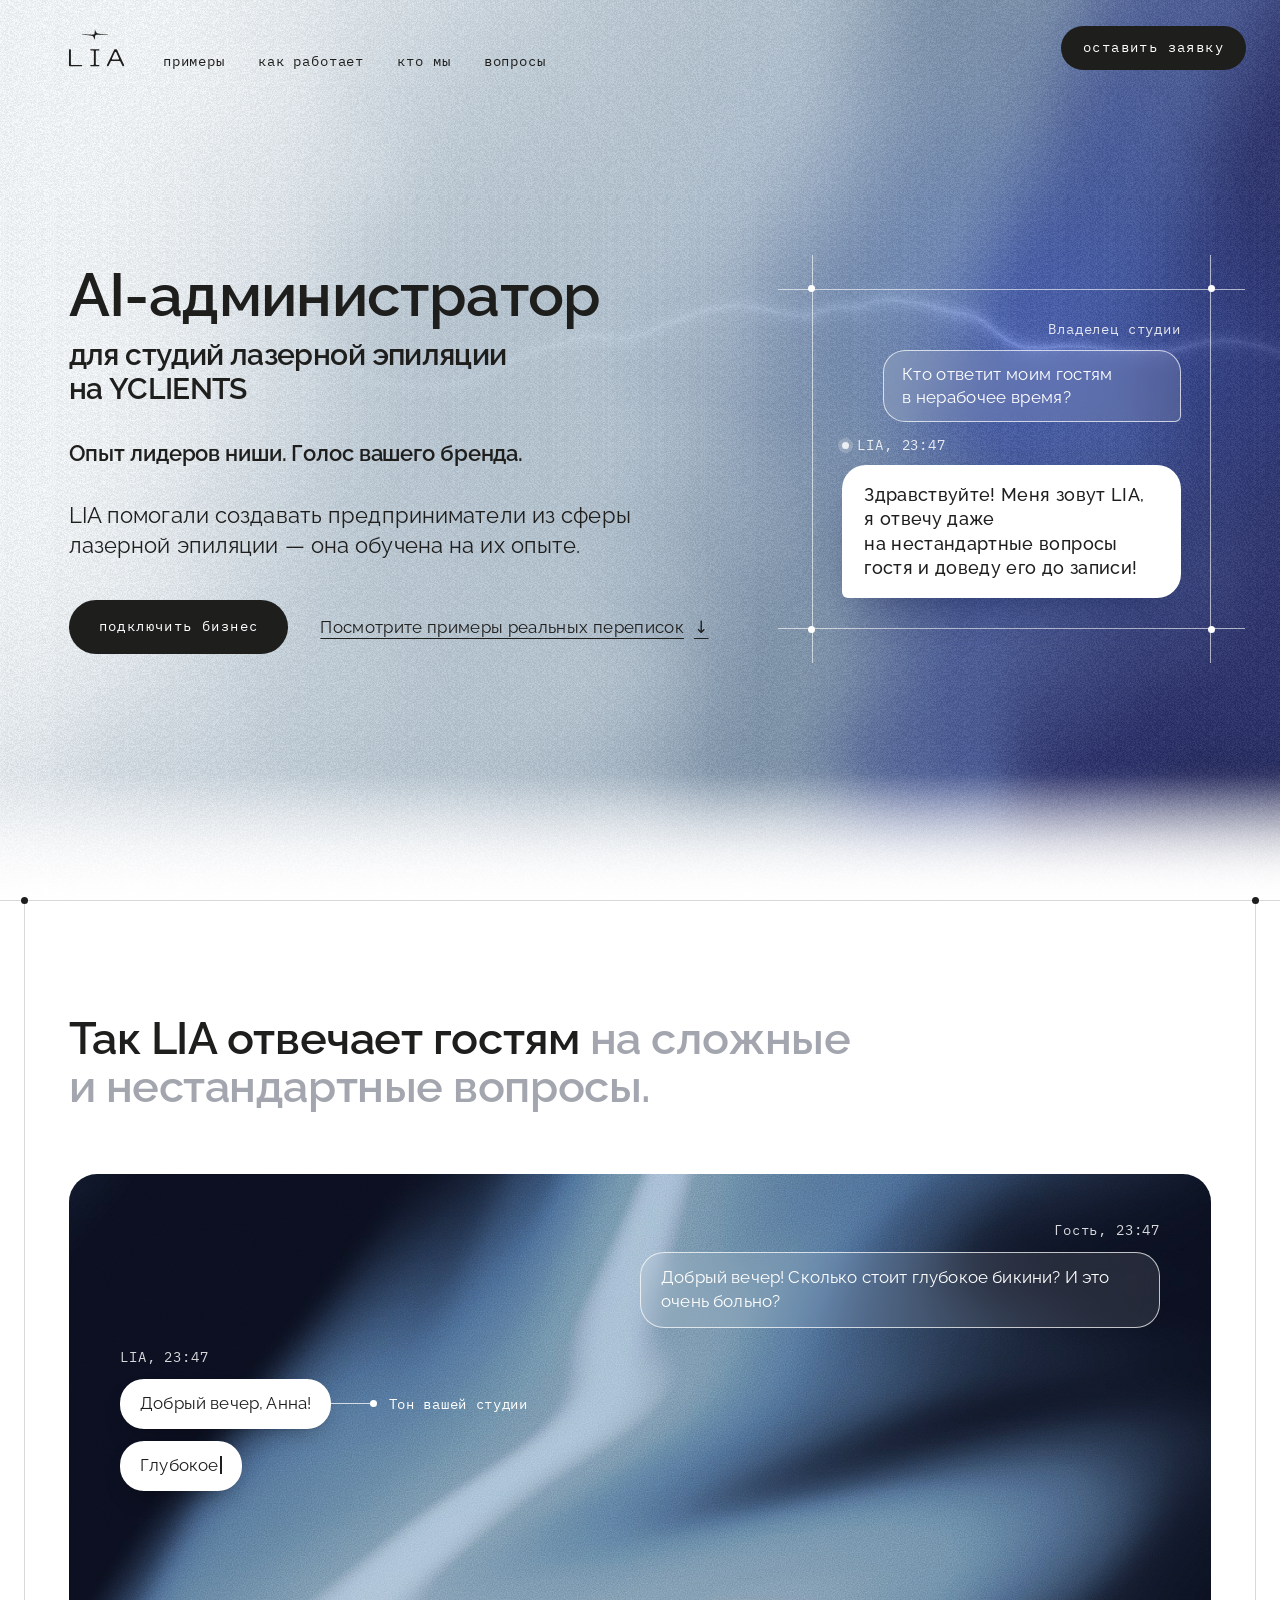
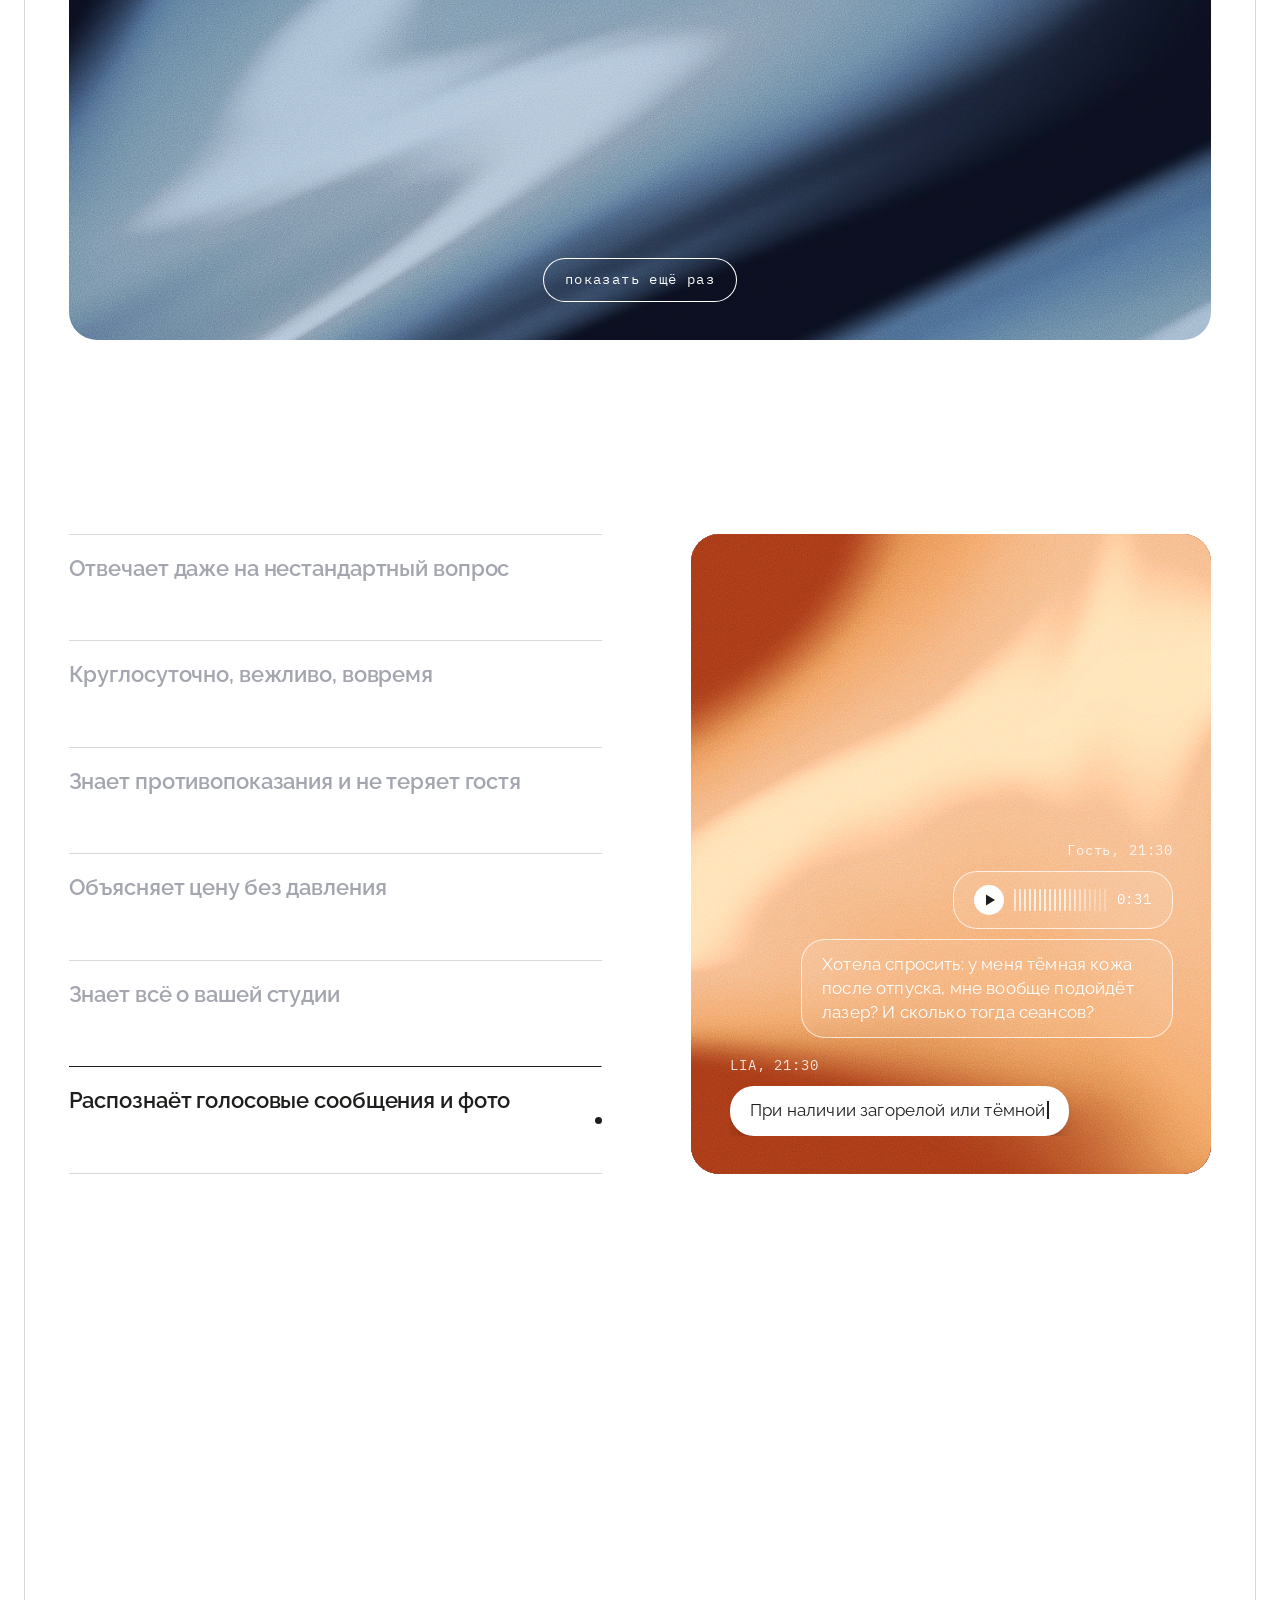
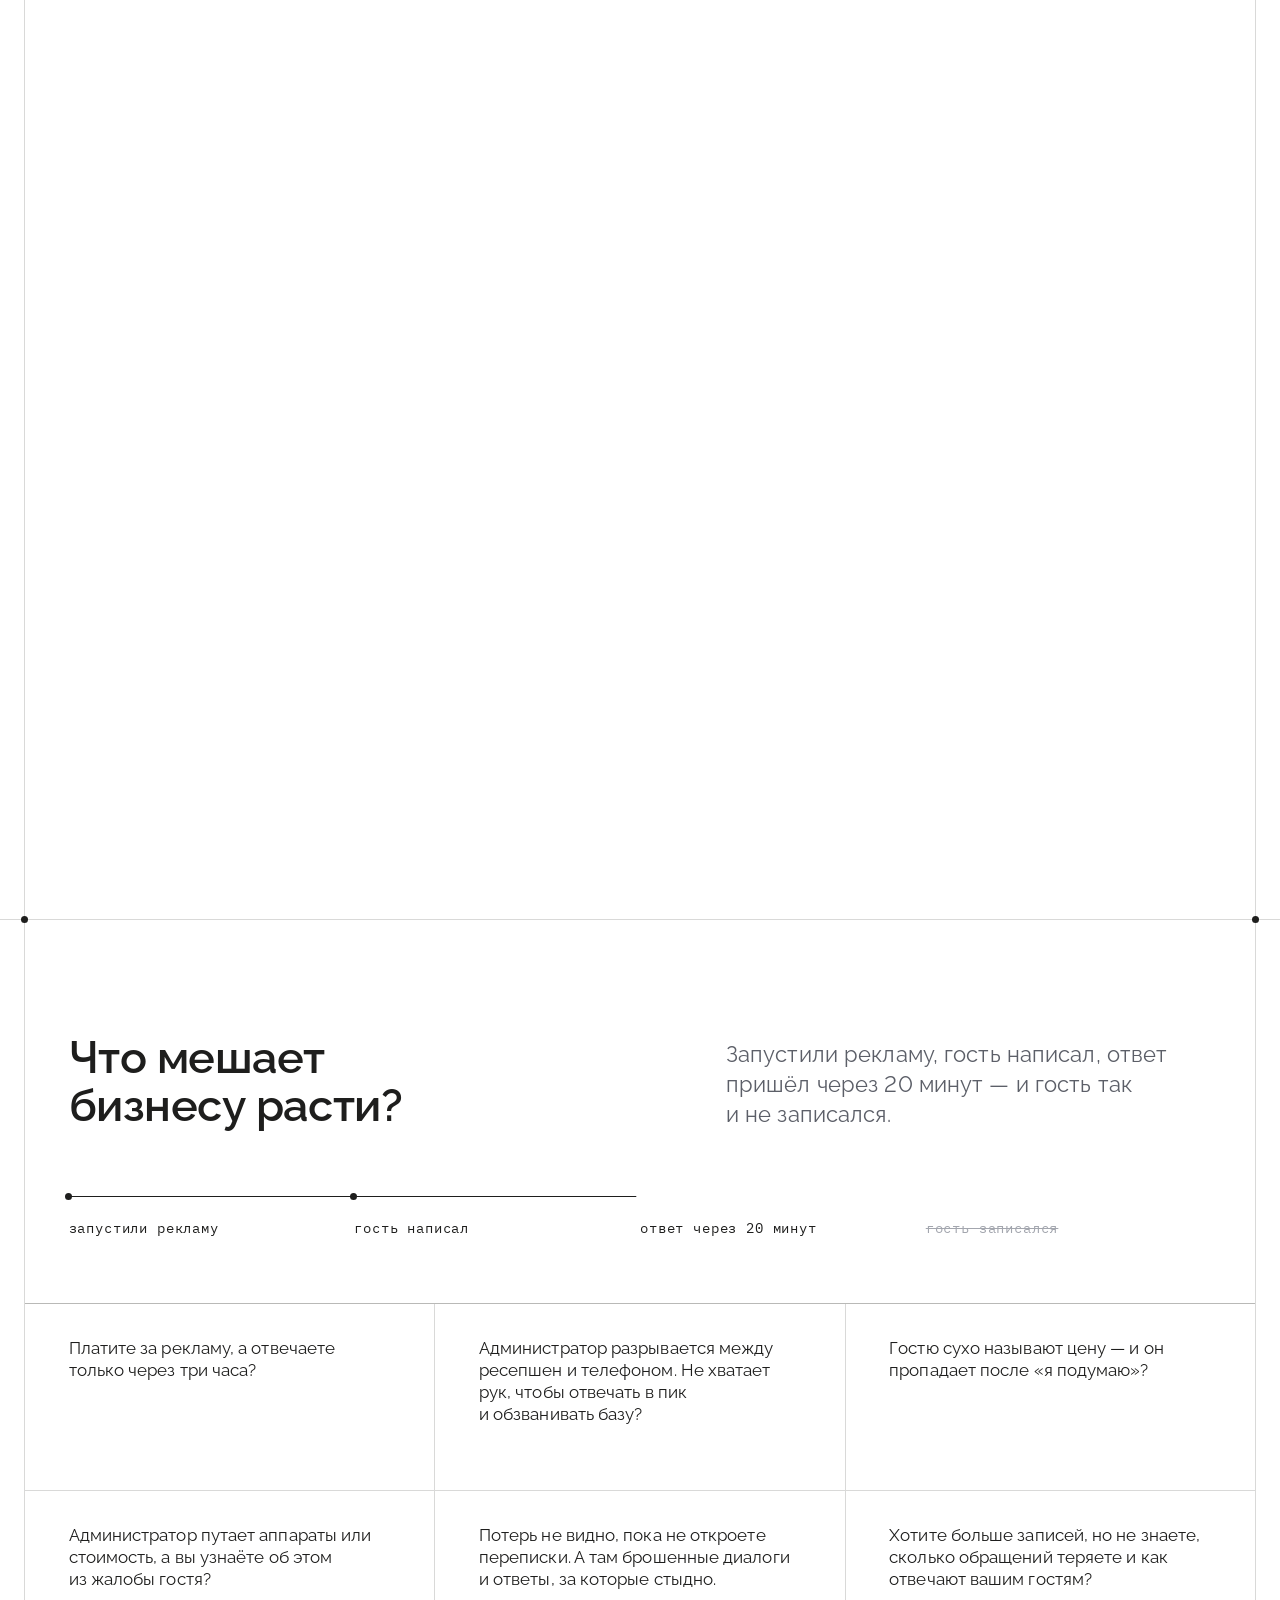
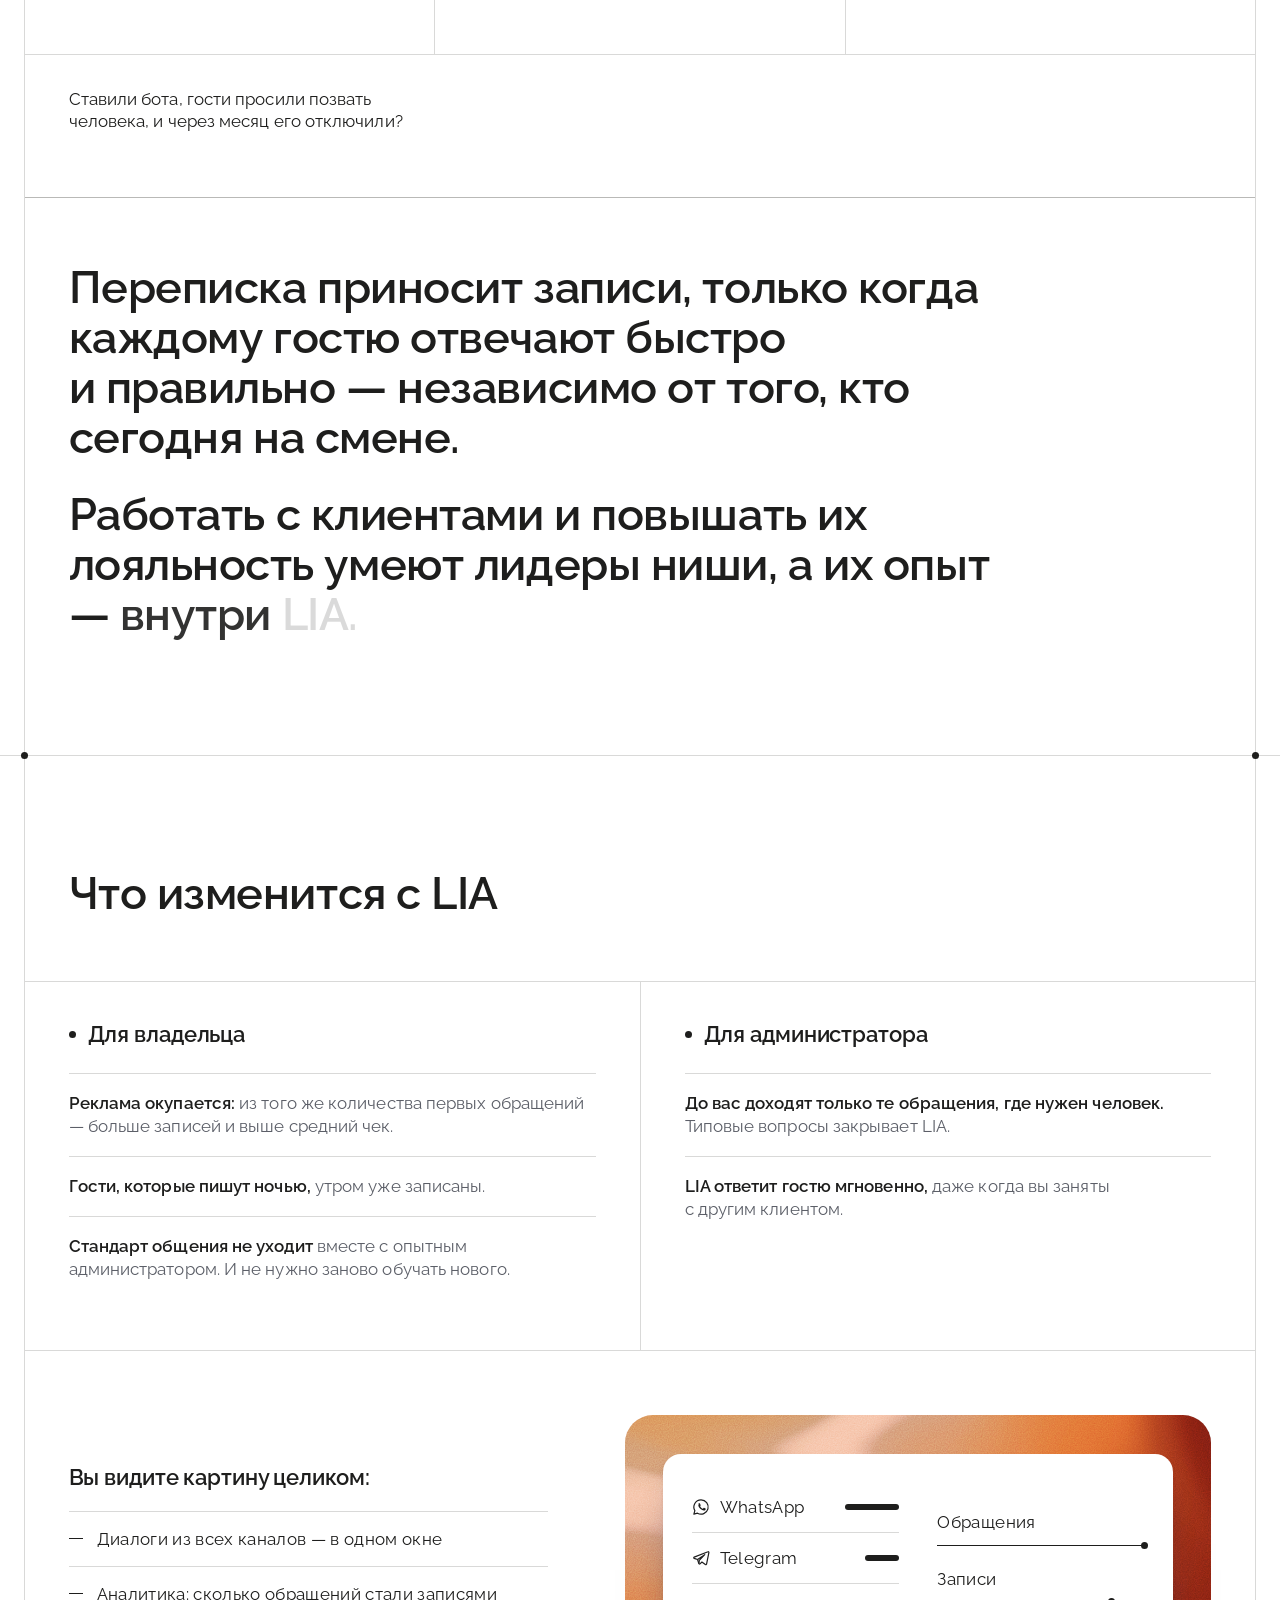
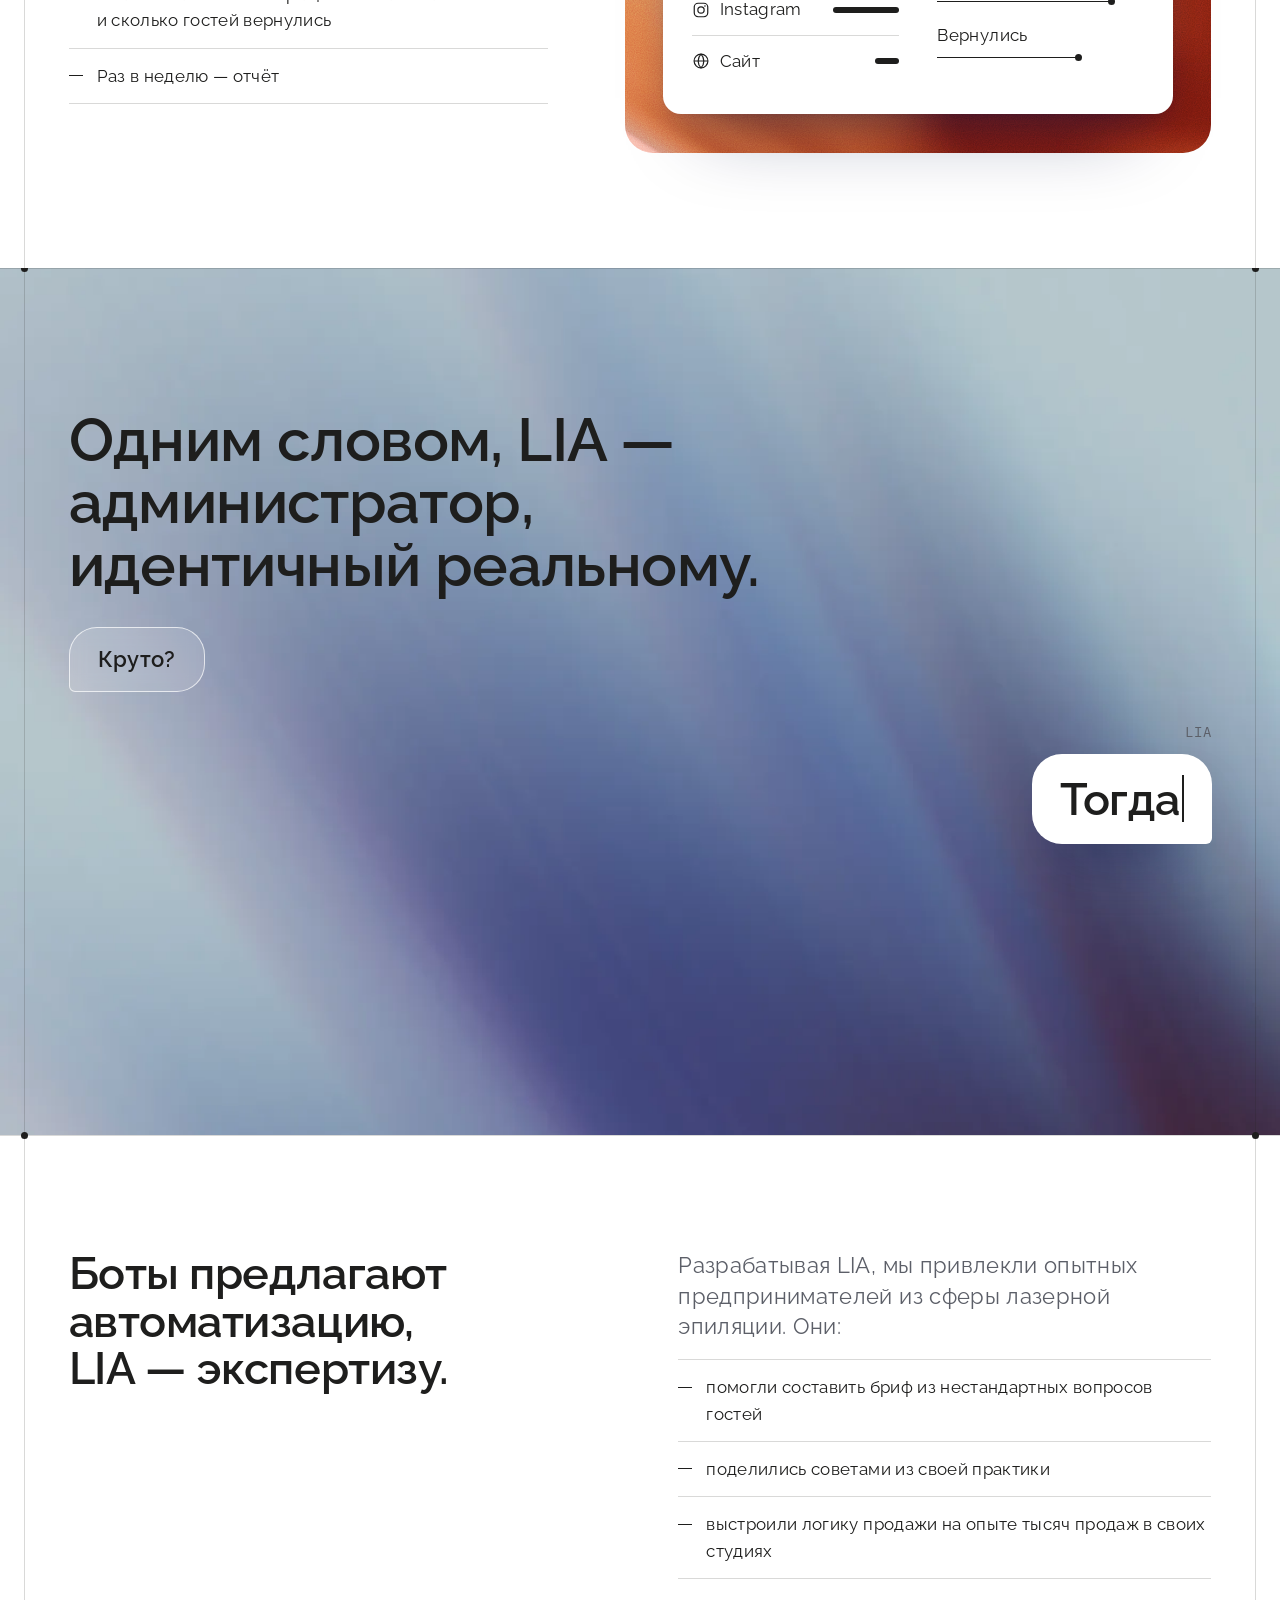
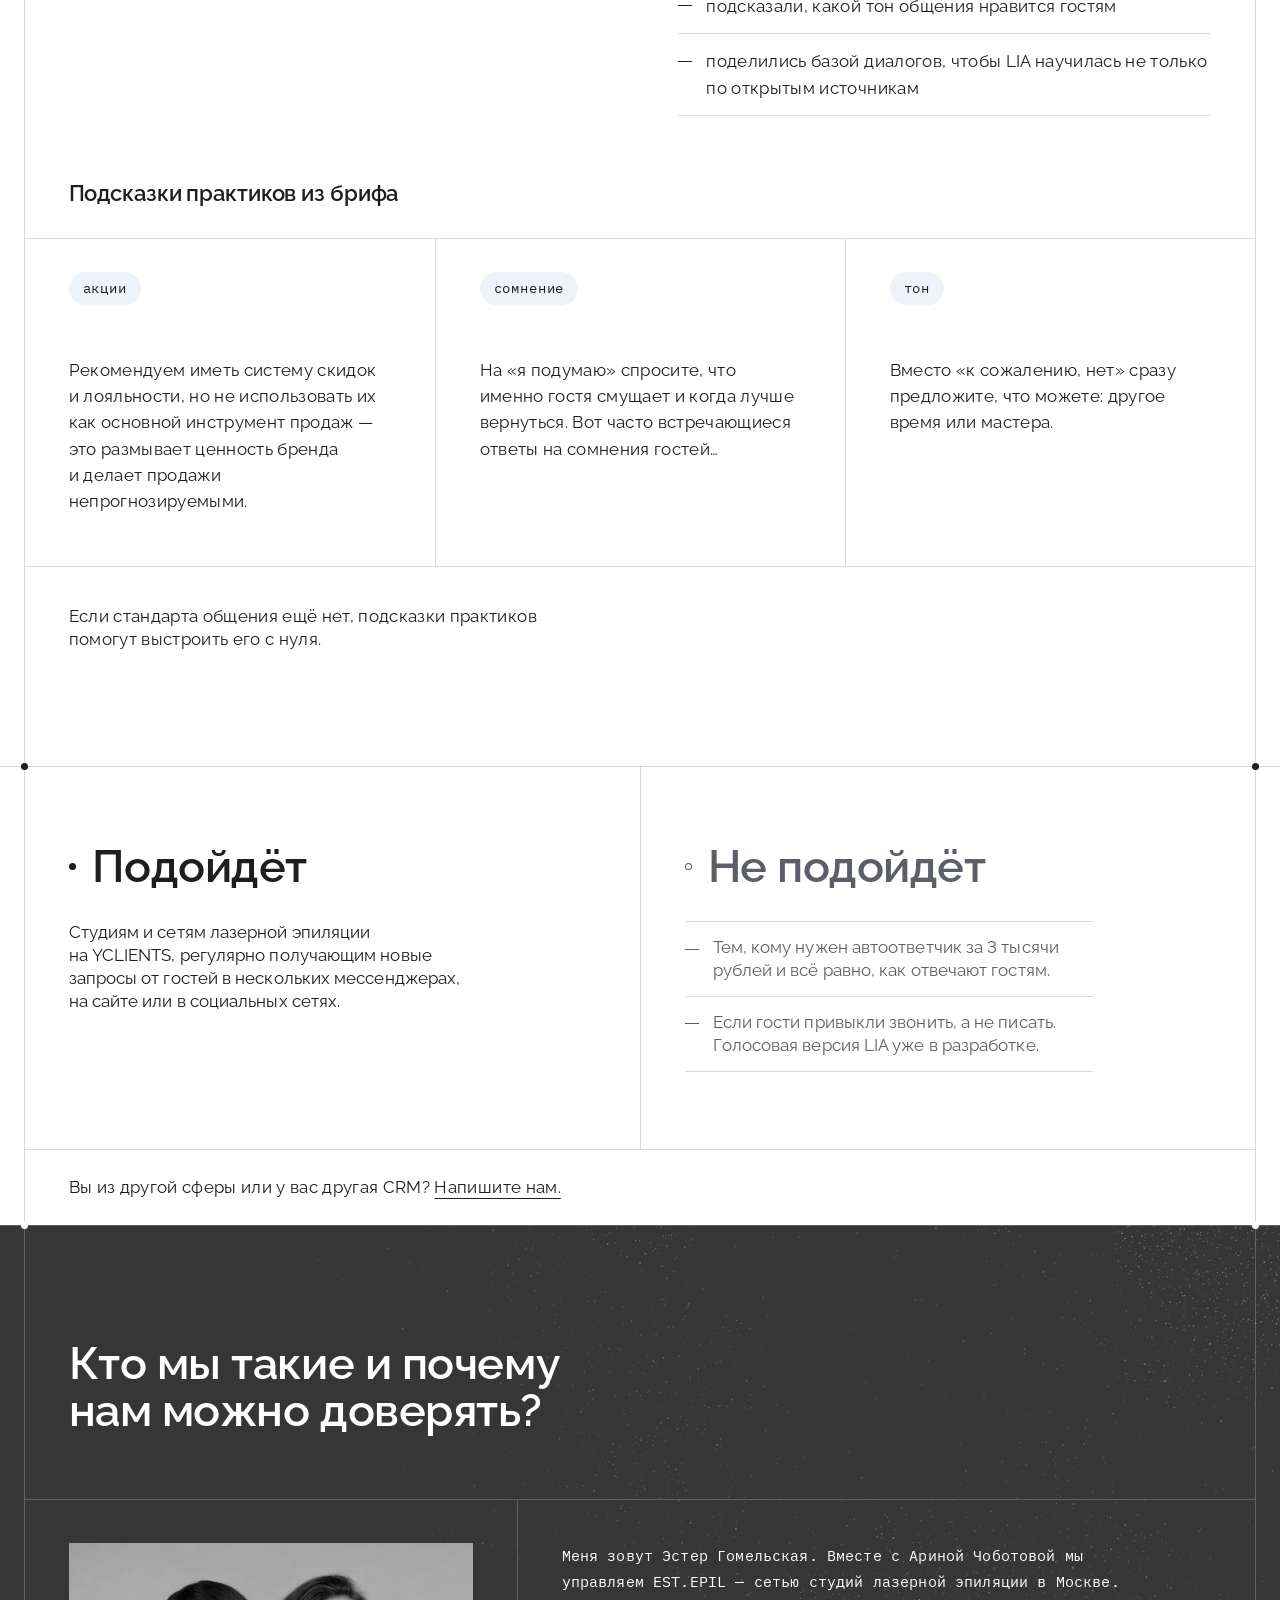
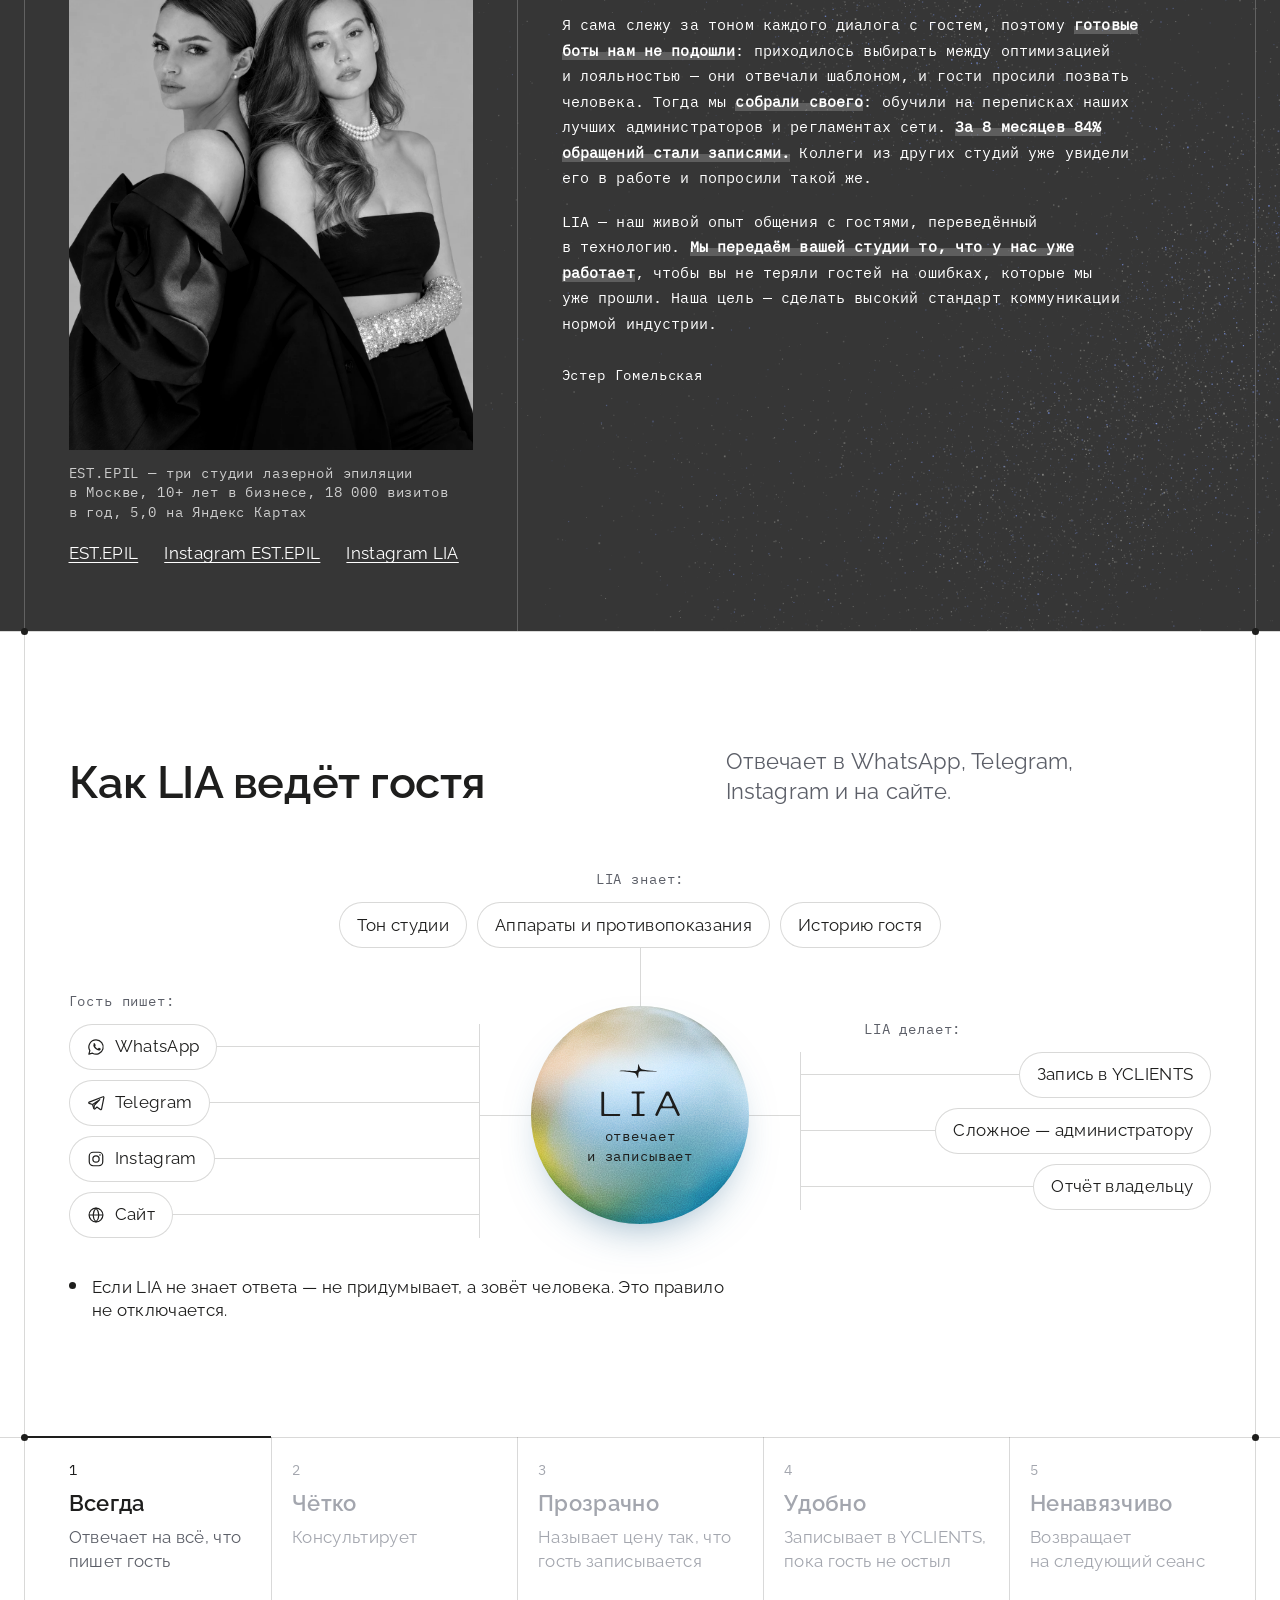
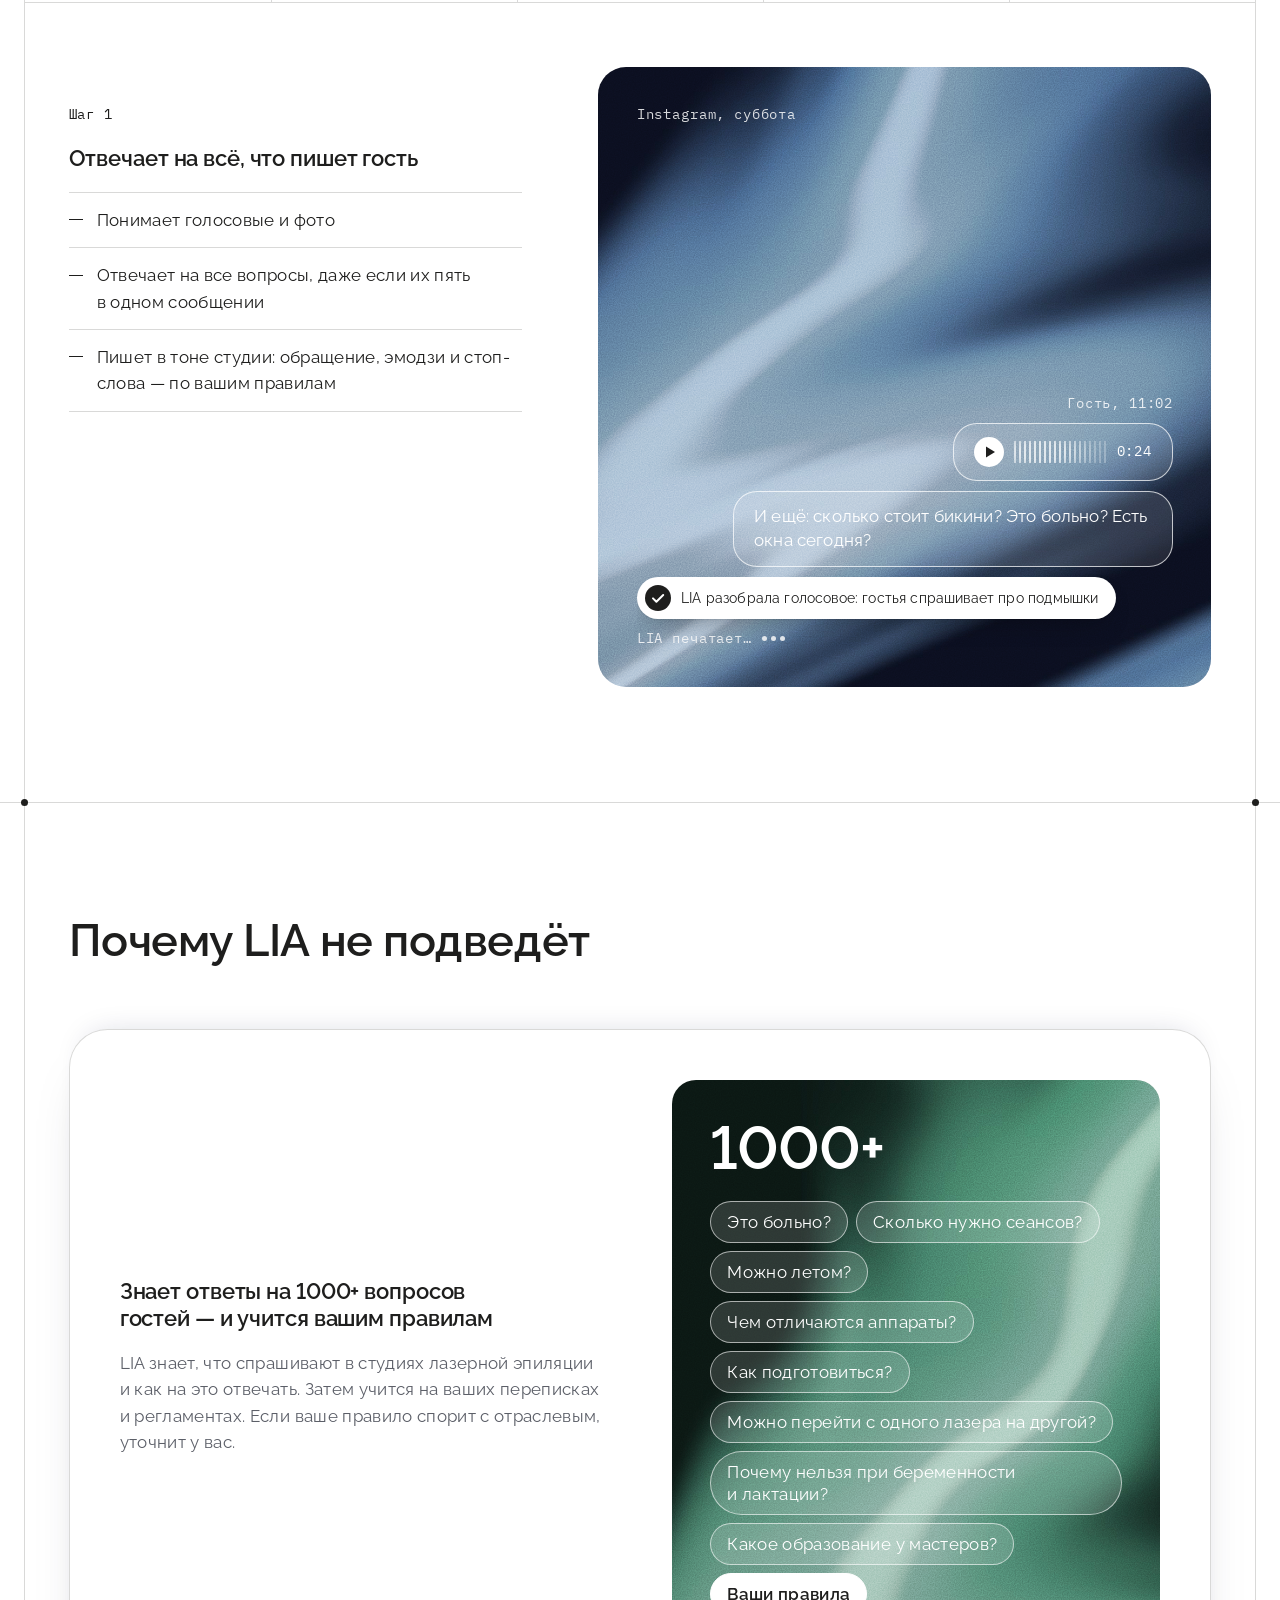
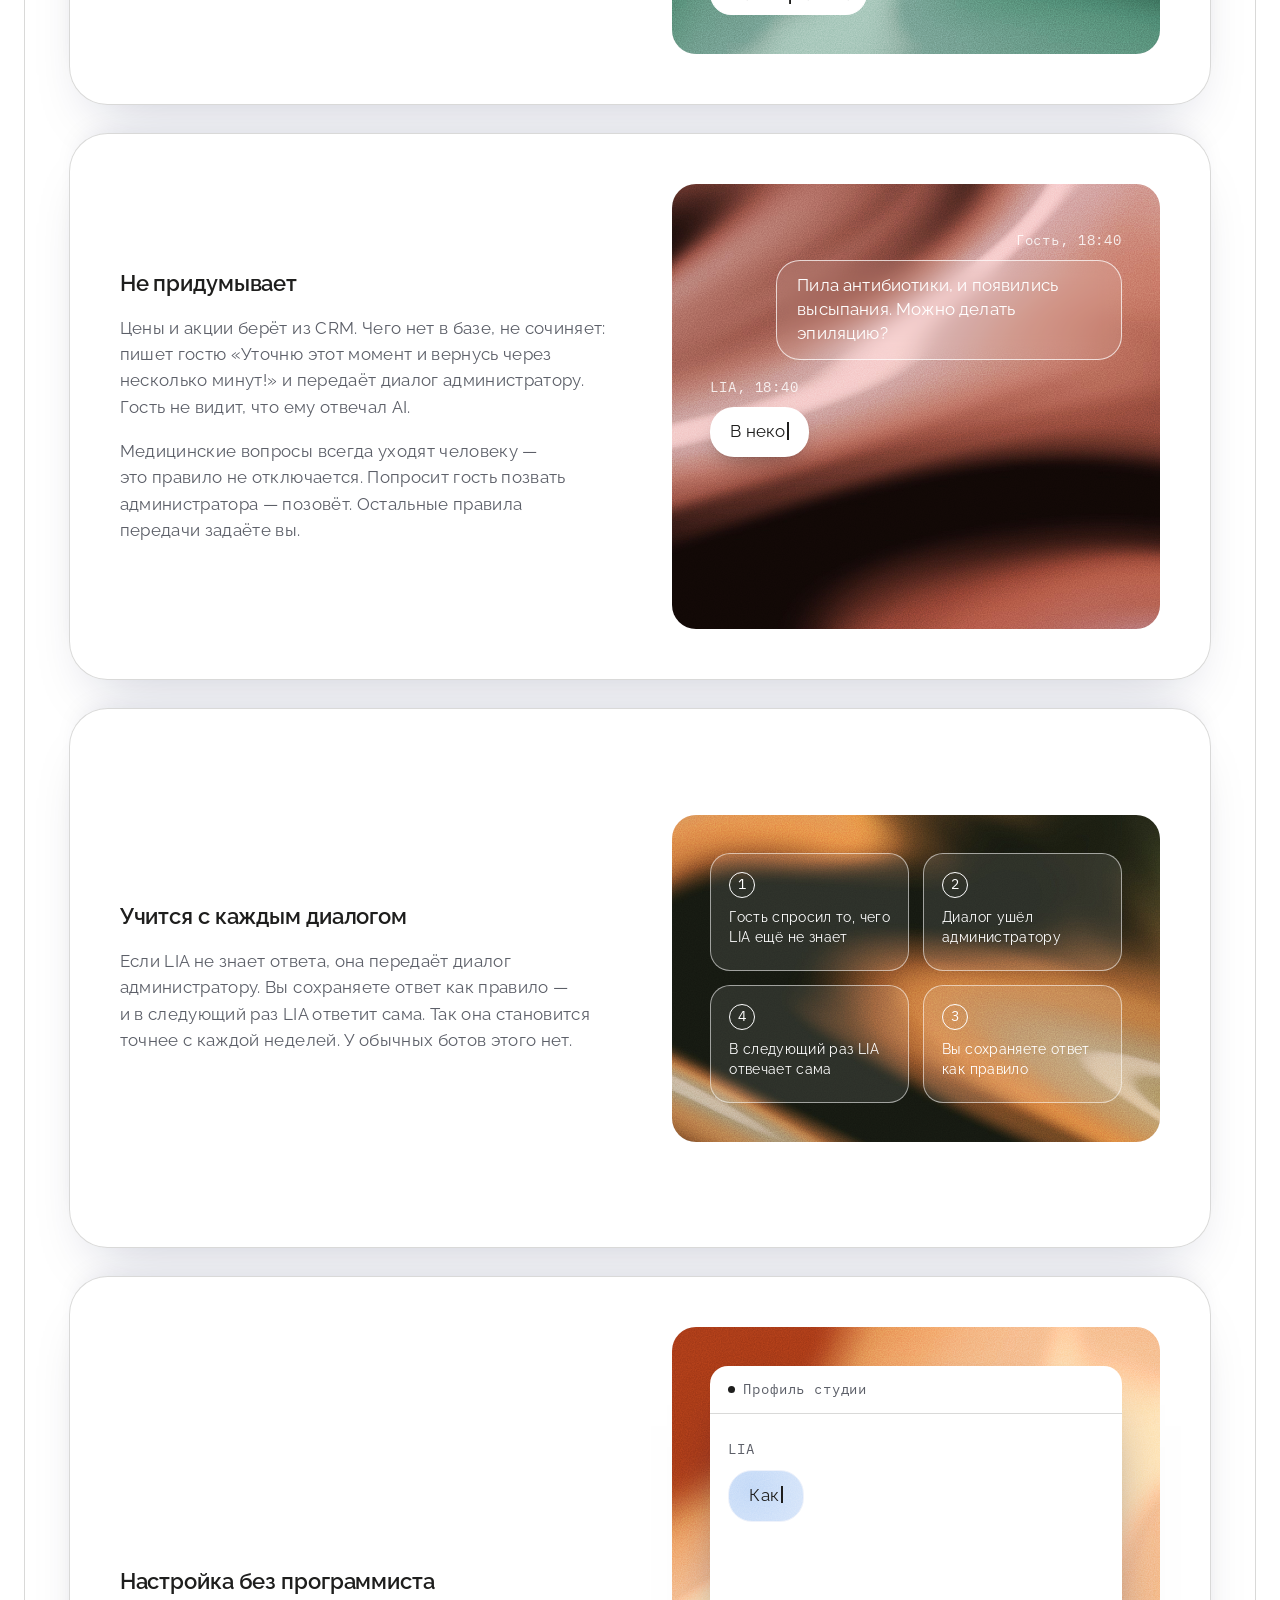
==== commit 8ff4f6d5: "arina/: Arina's first-screen edits — «AI-администратор для студий лазерной эпиляции на YCLIENTS» is " ====
--- a/arina/index.html
+++ b/arina/index.html
@@ -29,7 +29,7 @@
   addEventListener('resize', function () { if (innerWidth !== w) { w = innerWidth; set(); } });
 })();
 </script>
-<link rel="stylesheet" href="style.css?v=1117n">
+<link rel="stylesheet" href="style.css?v=1120c">
 </head>
 <body>
 
@@ -78,10 +78,9 @@
 <canvas class="gl" data-field="light" data-x="0.72" data-y="0.55" aria-hidden="true"></canvas>
 <div class="wrap">
 <div class="hero-copy">
-<!-- только на телефоне: вместо диалога — одна строка над заголовком, шрифтом меню -->
-<p class="hero-kicker mono lc">AI-администратор для&nbsp;студий<br> лазерной эпиляции на&nbsp;YCLIENTS</p>
-<h1><span class="ln">Опыт лидеров ниши.</span> <span class="ln">Голос вашего бренда.</span></h1>
-<p class="lead">LIA помогали создавать предприниматели из&nbsp;сферы лазерной эпиляции. Обученная на&nbsp;их&nbsp;опыте, LIA сможет ответить даже на&nbsp;самые нестандартные вопросы гостя и&nbsp;довести его до&nbsp;записи.</p>
+<h1><span class="ln">AI-администратор</span> <span class="ln ln-s">для&nbsp;студий лазерной эпиляции на&nbsp;YCLIENTS</span></h1>
+<p class="hero-sub">Опыт лидеров ниши. Голос&nbsp;вашего&nbsp;бренда.</p>
+<p class="lead">LIA помогали создавать предприниматели из&nbsp;сферы лазерной эпиляции&nbsp;— она обучена на&nbsp;их&nbsp;опыте.</p>
 <div class="hero-act">
 <a class="btn" data-bot="hero" target="_blank" rel="noopener" href="https://t.me/lia_ai_team_bot?start=site_hero&amp;utm_source=lia_landing&amp;utm_medium=button&amp;utm_campaign=pilot&amp;utm_content=hero">Подключить бизнес</a>
 <!-- на телефоне вместо длинной фразы показывается короткая -->
@@ -94,7 +93,7 @@
 <p class="who mono">Владелец студии</p>
 <p class="q">Кто ответит моим гостям в&nbsp;нерабочее время?</p>
 <p class="who l mono">LIA, 23:47</p>
-<p class="a" data-typed>AI-администратор для&nbsp;студий лазерной эпиляции на&nbsp;YCLIENTS</p>
+<p class="a" data-typed>Здравствуйте! Меня зовут LIA, я&nbsp;отвечу даже на&nbsp;нестандартные вопросы гостя и&nbsp;доведу его до&nbsp;записи!</p>
 </div>
 </div>
 </div>
@@ -764,6 +763,6 @@
 </div>
 </footer>
 
-<script src="app.js?v=1117n" defer></script>
+<script src="app.js?v=1120c" defer></script>
 </body>
 </html>
--- a/arina/style.css
+++ b/arina/style.css
@@ -173,6 +173,9 @@
 .hero .wrap::before,.hero .wrap::after{display:none}
 .hero-copy{display:flex;flex-direction:column;gap:clamp(22px,2.6vw,34px);align-items:flex-start}
 .hero h1 .ln{display:block;white-space:nowrap}
+/* вторая строка заголовка — для кого LIA: мельче первой и переносится по ширине */
+.hero h1 .ln-s{font-size:.5em;line-height:1.15;white-space:normal;margin-top:.4em;max-width:17em}
+.hero-sub{font-size:var(--fs-h3);font-weight:600;line-height:1.2;letter-spacing:-.005em}
 .hero h1 .w{display:inline-block}
 .js .hero h1 .w{opacity:0;transform:translateY(.7em) rotate(4deg);transform-origin:0 100%}
 .js .hero.go h1 .w{opacity:1;transform:none;transition:transform 1s var(--spring),opacity .4s;transition-delay:calc(var(--i)*70ms + 250ms)}
@@ -183,8 +186,8 @@
 .hm-short{display:none}
 .hero-more i{font-style:normal;display:inline-block;animation:nudge 2.4s ease-in-out infinite}
 @keyframes nudge{50%{transform:translateY(5px)}}
-.js .hero .lead,.js .hero-act{opacity:0;transform:translateY(16px)}
-.js .hero.go .lead,.js .hero.go .hero-act{opacity:1;transform:none;transition:opacity .8s .75s,transform 1s var(--expo) .75s}
+.js .hero-sub,.js .hero .lead,.js .hero-act{opacity:0;transform:translateY(16px)}
+.js .hero.go .hero-sub,.js .hero.go .lead,.js .hero.go .hero-act{opacity:1;transform:none;transition:opacity .8s .75s,transform 1s var(--expo) .75s}
 .js .hero.go .hero-act{transition-delay:.9s}
 
 /* диалог в рамке из тонких линий с точками */
@@ -206,7 +209,7 @@
 .hero-chat .who.l{align-self:flex-start;display:flex;align-items:center;gap:8px;margin-top:4px}
 .hero-chat .who.l::before{content:'';width:7px;height:7px;border-radius:50%;background:#fff;box-shadow:0 0 0 4px rgba(255,255,255,.25)}
 .hero-chat .q{align-self:flex-end;max-width:88%;padding:12px 18px;border-radius:22px 22px 6px 22px;border:1px solid rgba(255,255,255,.7);background:rgba(255,255,255,.12);backdrop-filter:blur(8px);-webkit-backdrop-filter:blur(8px);font-size:var(--fs-b);line-height:1.35}
-.hero-chat .a{align-self:flex-start;padding:18px 22px;border-radius:24px 24px 24px 6px;background:#fff;color:var(--ink);font-size:var(--fs-h3);font-weight:600;line-height:1.2;letter-spacing:-.005em;box-shadow:0 20px 50px -20px rgba(8,16,70,.55)}
+.hero-chat .a{align-self:flex-start;padding:18px 22px;border-radius:24px 24px 24px 6px;background:#fff;color:var(--ink);font-size:clamp(17px,1.4vw,21px);font-weight:500;line-height:1.35;box-shadow:0 20px 50px -20px rgba(8,16,70,.55)}
 
 /* =====================================================================
    Переписки: общие детали
@@ -681,10 +684,13 @@
   .hero .gl{-webkit-mask-image:linear-gradient(#000 76%,rgba(0,0,0,.55) 89%,transparent);mask-image:linear-gradient(#000 76%,rgba(0,0,0,.55) 89%,transparent)}
   .hero .wrap{width:100%;grid-template-columns:minmax(0,1fr);padding-block:104px 40px;gap:56px;min-height:min(100svh,var(--hero-h,100svh));align-content:stretch}
   .hero-copy{min-height:100%}
-  .hero-kicker{margin-top:auto}
+  .hero h1{margin-top:auto}
   .hero-act{margin-top:auto;padding-top:32px}
   /* заголовок в две строки: размер подстраивается под ширину телефона, каждая фраза — одна строка */
-  .hero h1{font-size:min(36px,calc((100vw - 2 * var(--pad)) / 10.8))}
+  /* «AI-администратор» — одна строка на всю ширину телефона; строка «для студий…» и «Опыт лидеров ниши» — заметно мельче */
+  .hero h1{font-size:min(46px,calc((100vw - 2 * var(--pad)) / 9.7))}
+  .hero h1 .ln.ln-s{font-size:.52em;white-space:normal}
+  .hero-sub{font-size:17px}
   .hero h1 .ln{white-space:nowrap}
   .hm-full{display:none}
   .hm-short{display:inline}
@@ -693,9 +699,8 @@
   .frame{margin-inline:14px}
   .frame::before{inset:0 -34px}
   .hero-chat{min-height:230px}
-  /* на телефоне диалога нет: главное сказано строкой над заголовком */
+  /* на телефоне диалога нет: главное сказано в заголовке */
   .hero .frame{display:none}
-  .hero-kicker{display:block;align-self:flex-start;padding:10px 16px;border:1px dashed var(--dash);border-radius:14px;margin-bottom:-2px}
   .hero .lead{font-size:var(--fs-b)}
 
   .stage{margin-inline:calc(var(--pad)*-1 + 8px);padding:18px 14px}
@@ -849,7 +854,7 @@
 @media (prefers-reduced-motion:reduce){
   html{scroll-behavior:auto}
   *,*::before,*::after{animation:none !important;transition:none !important}
-  .js .sec::before,.js .sec .wrap::before,.js .sec .wrap::after,.js .hero h1 .w,.js .hero .lead,.js .hero-act,.js .frame::before,.js .frame::after,.js .frame > i,.js .kruto,.js .why,.js .why .qs li{opacity:1;transform:none}
+  .js .sec::before,.js .sec .wrap::before,.js .sec .wrap::after,.js .hero h1 .w,.js .hero-sub,.js .hero .lead,.js .hero-act,.js .frame::before,.js .frame::after,.js .frame > i,.js .kruto,.js .why,.js .why .qs li{opacity:1;transform:none}
   .js .scrub .w{opacity:1}
   .js .row:not(.tag-on) .tag{opacity:1}
   .js .row:not(.tag-on) .tag::before,.js .row:not(.tag-on) .tag i{transform:none}
